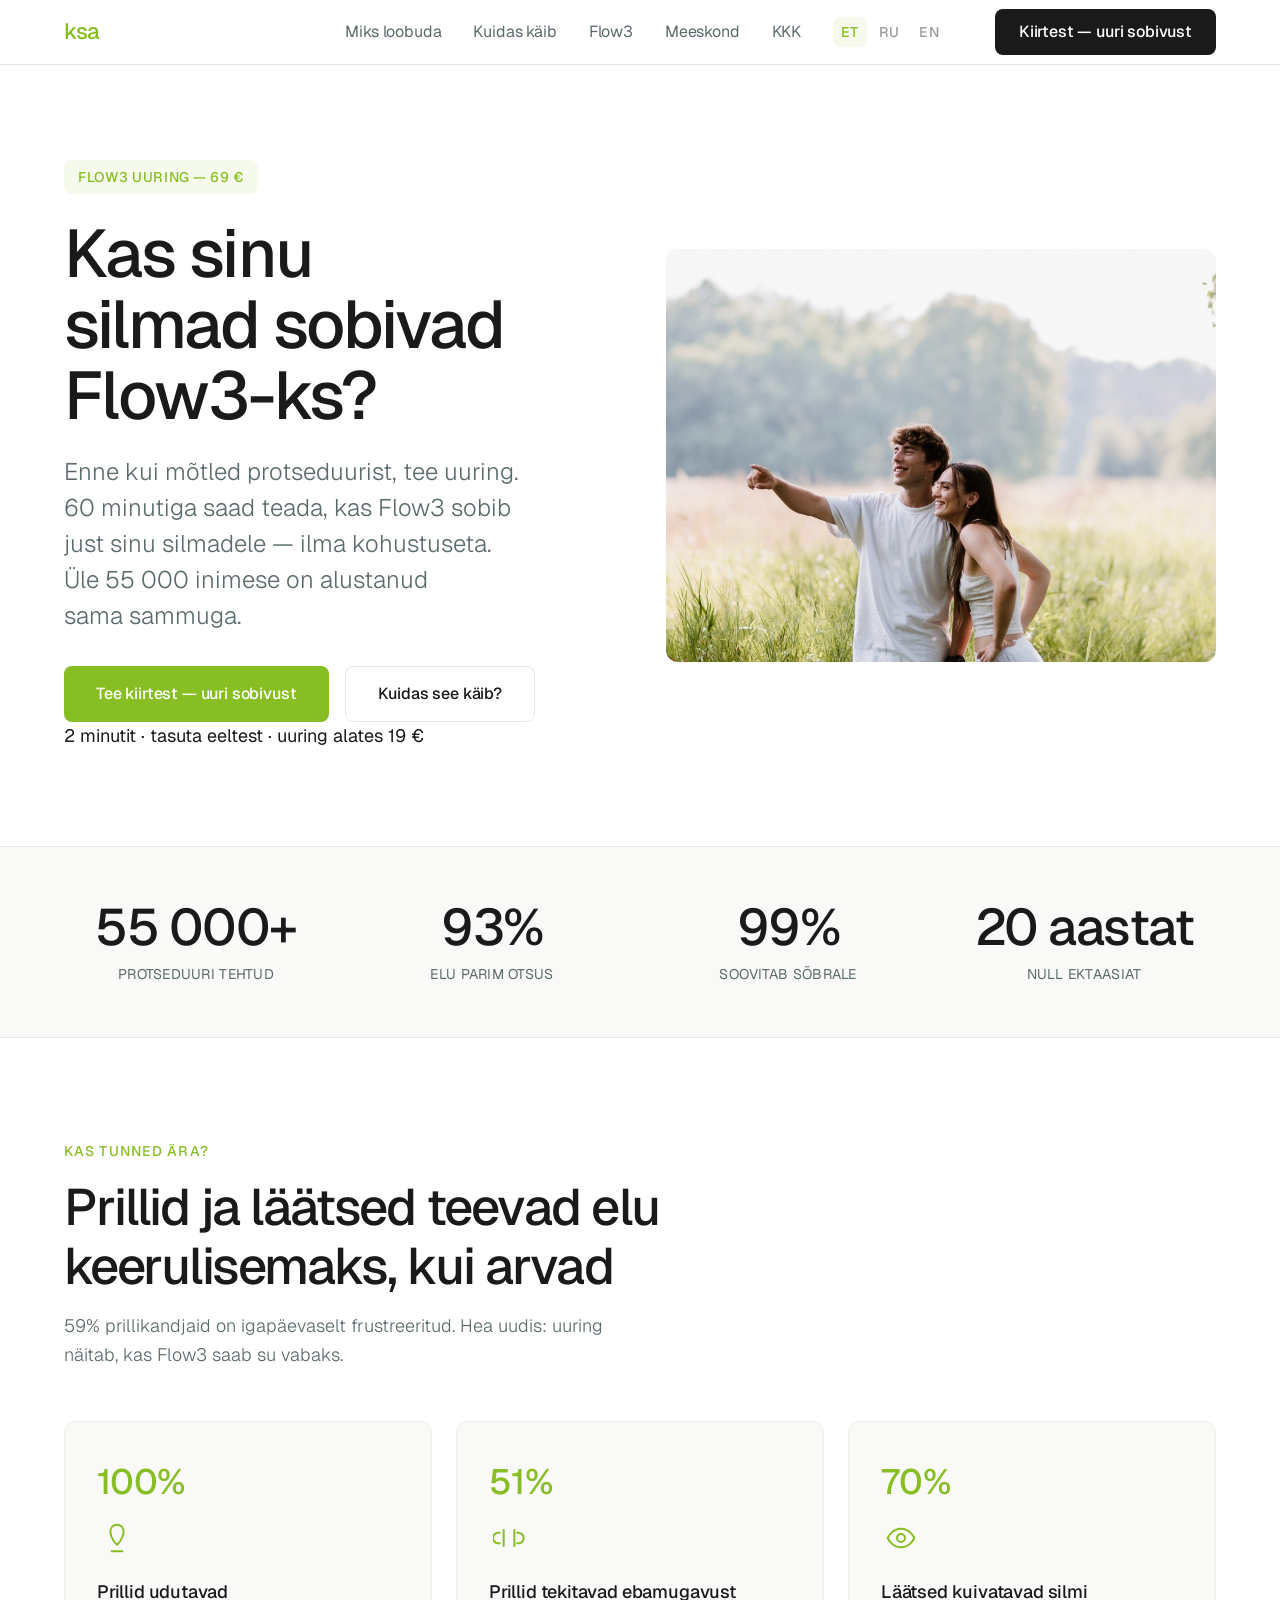
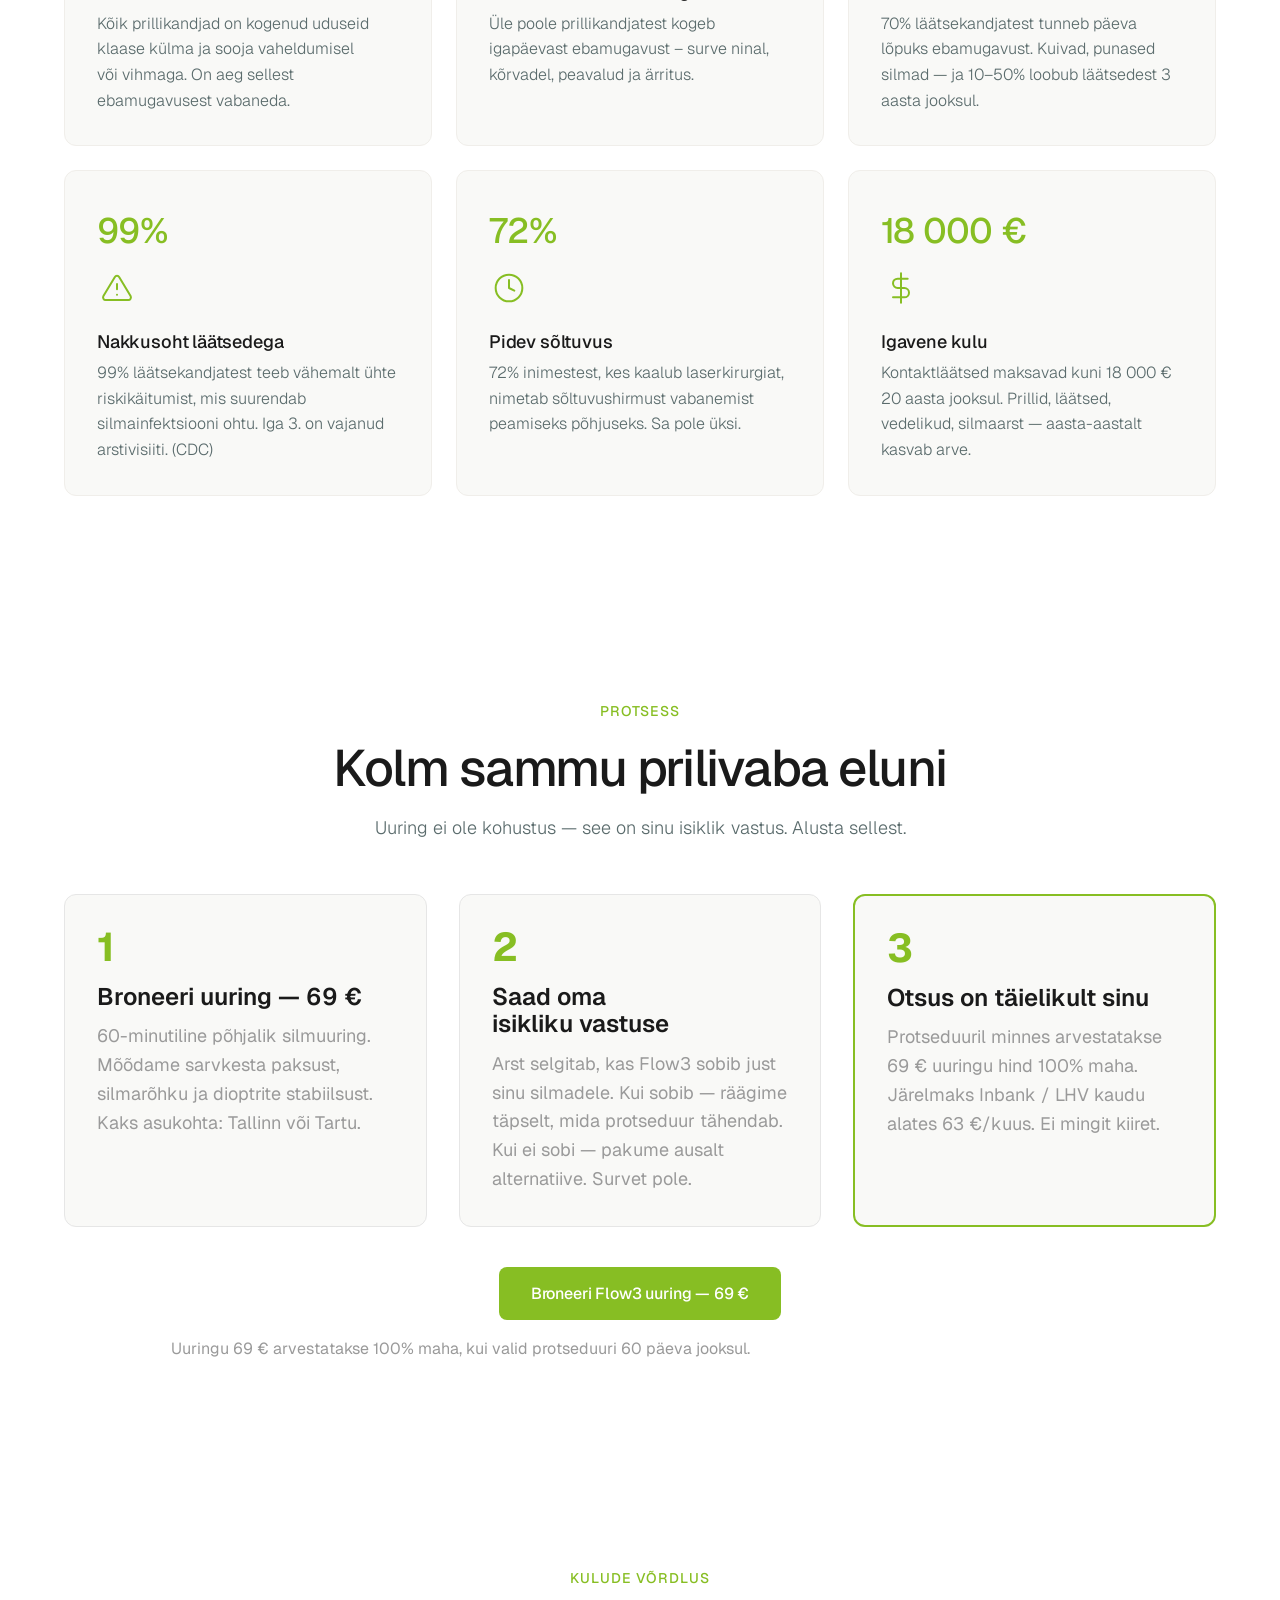
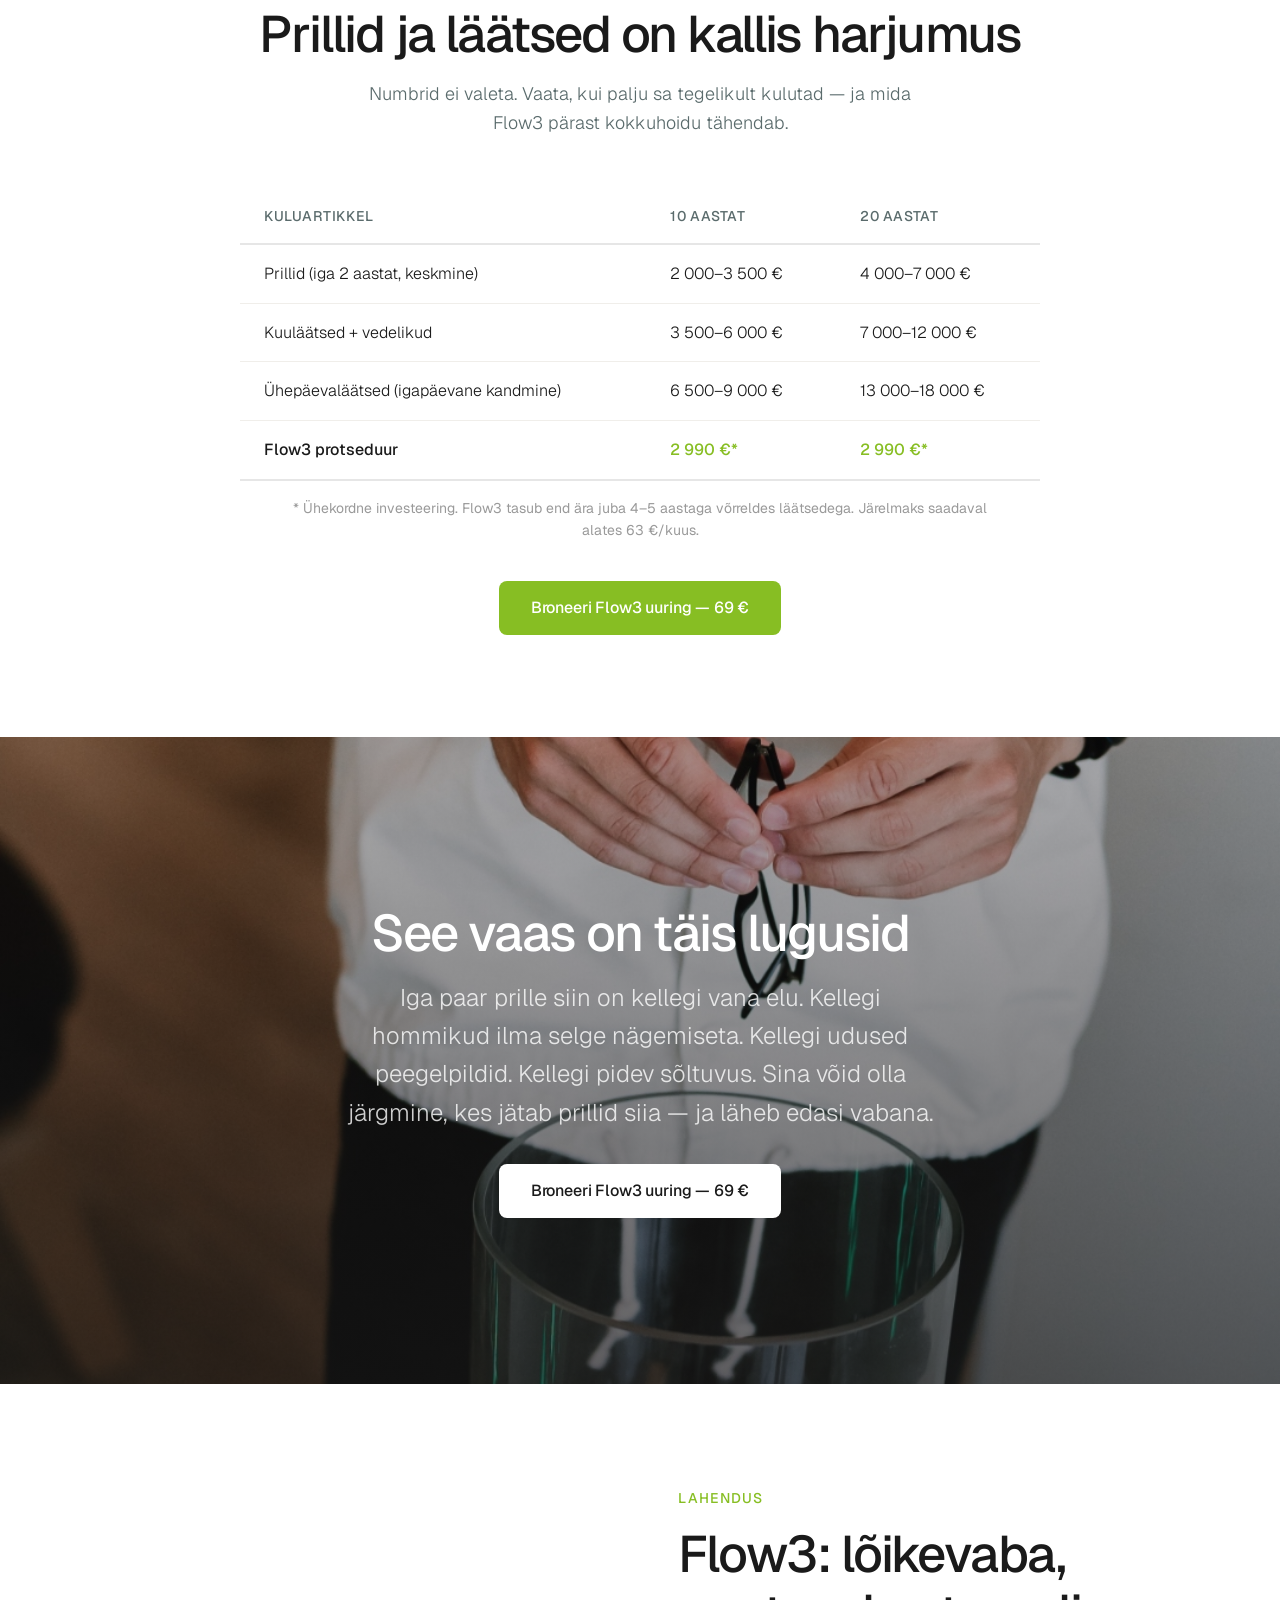
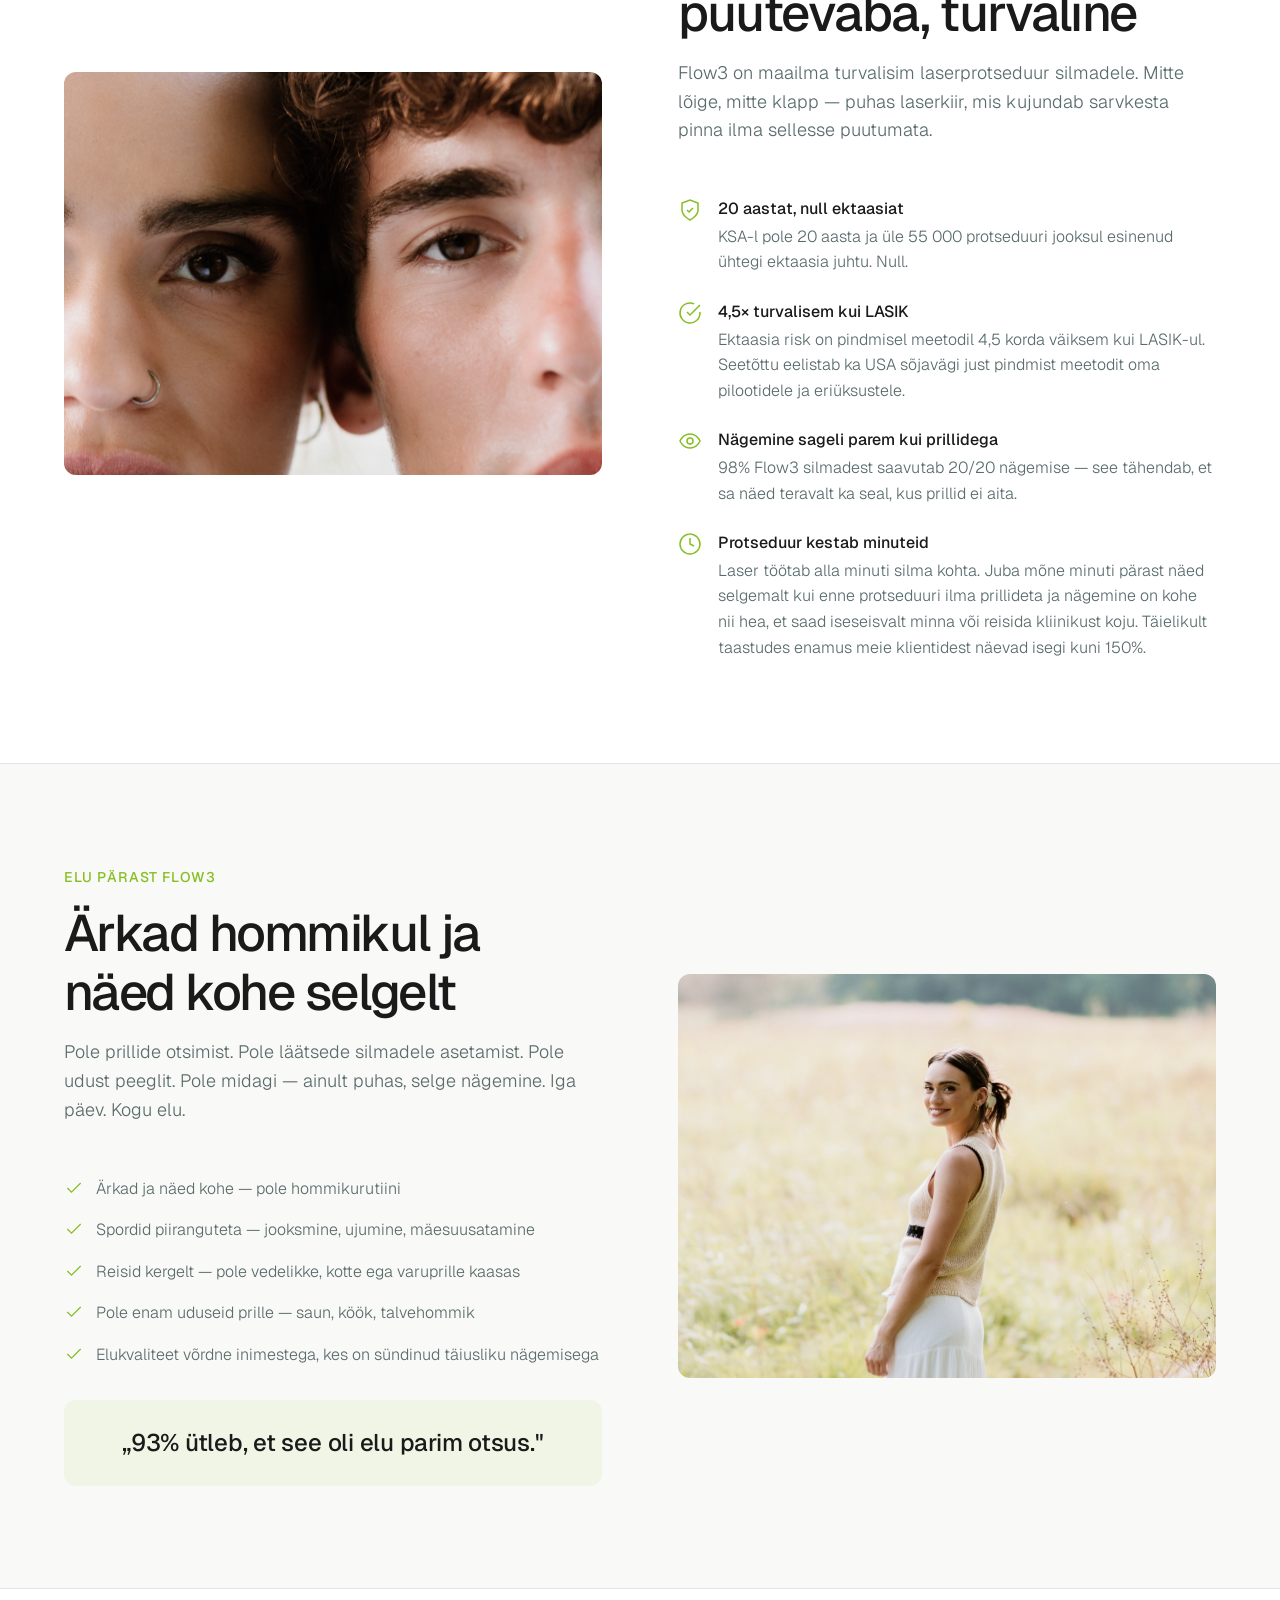
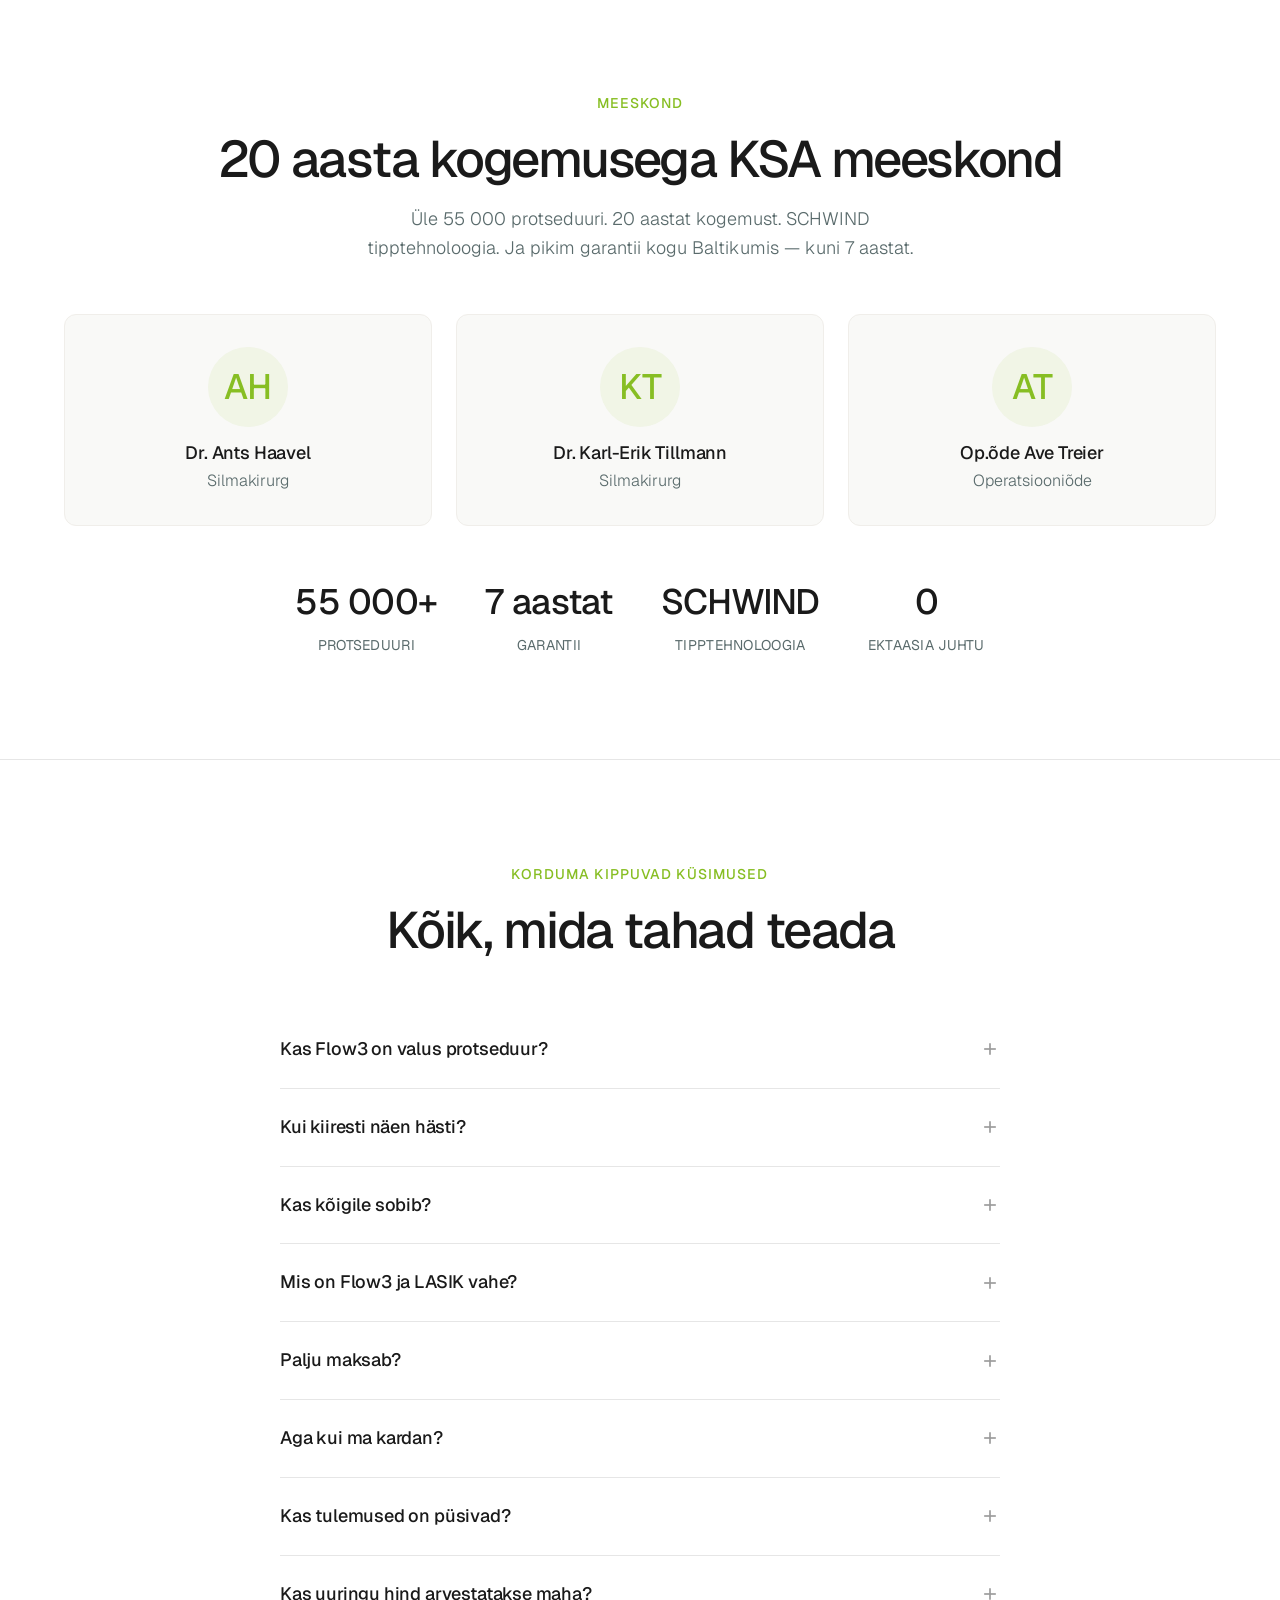
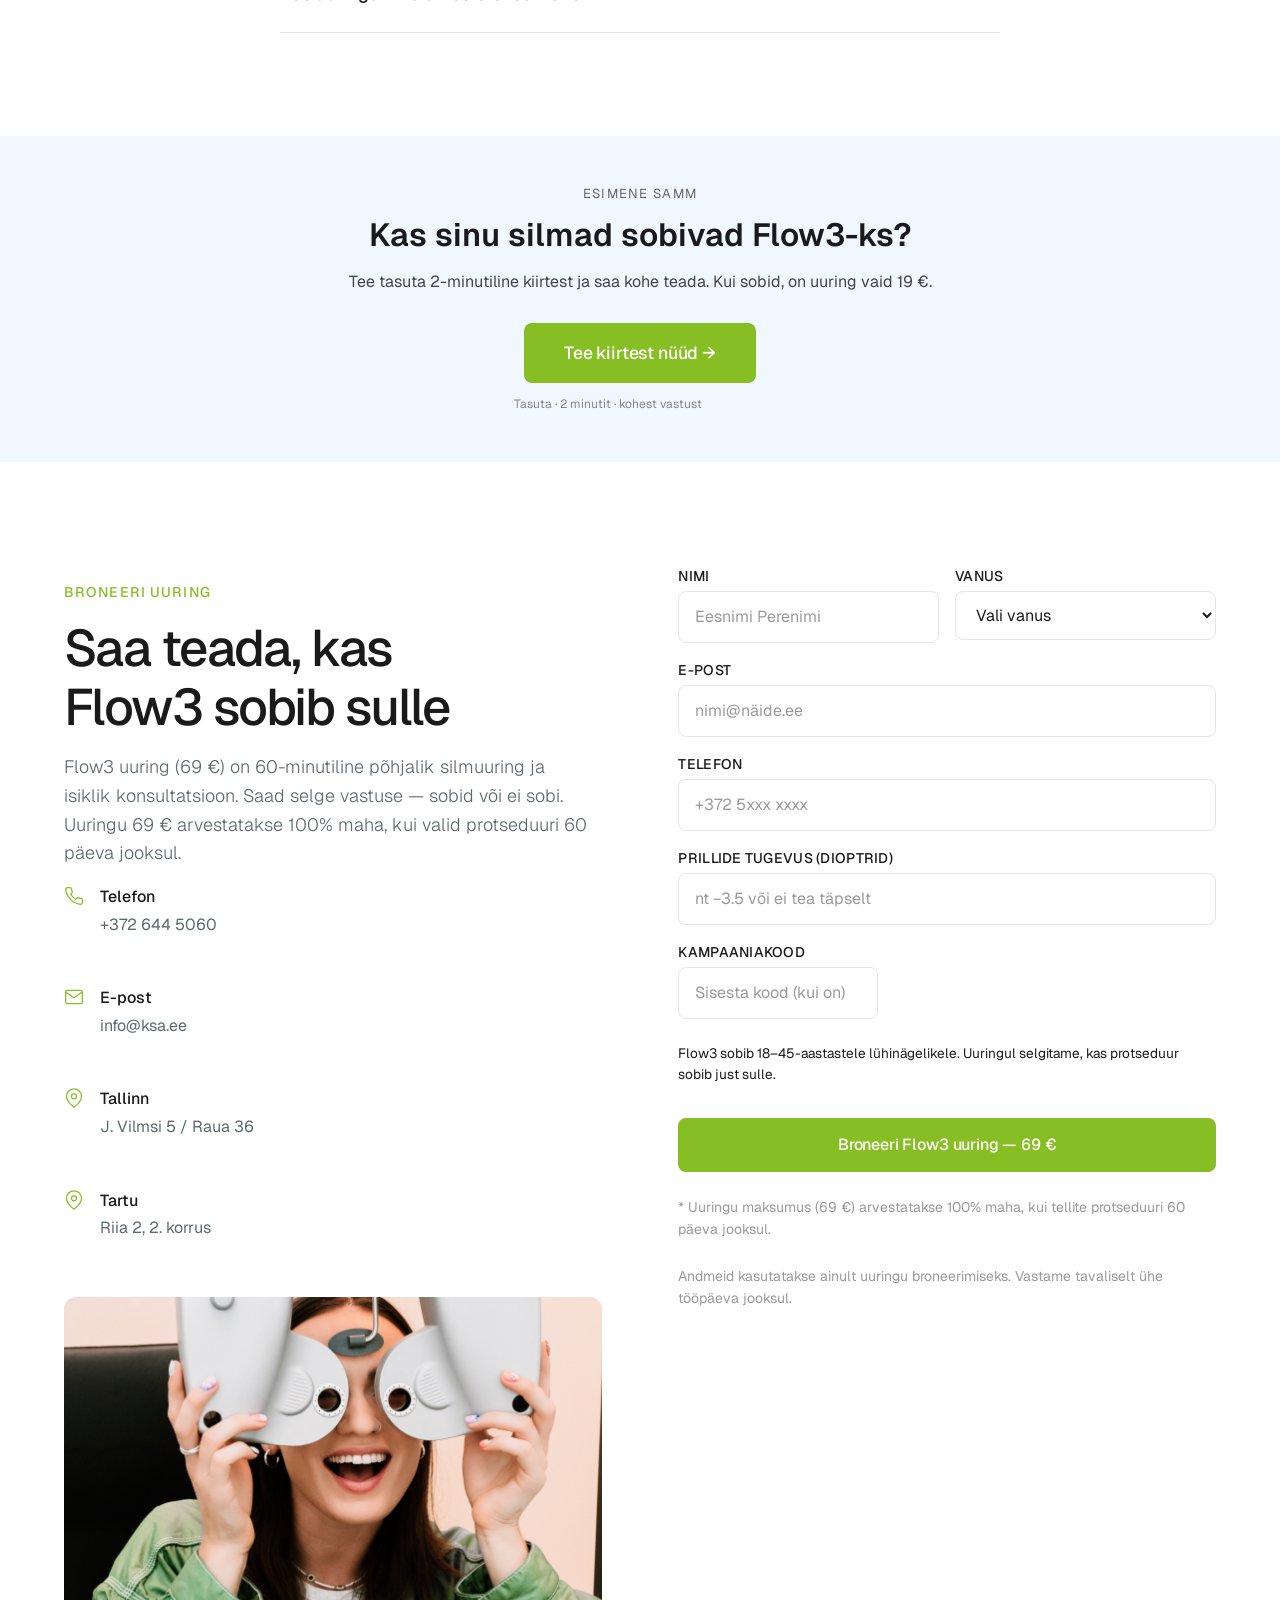
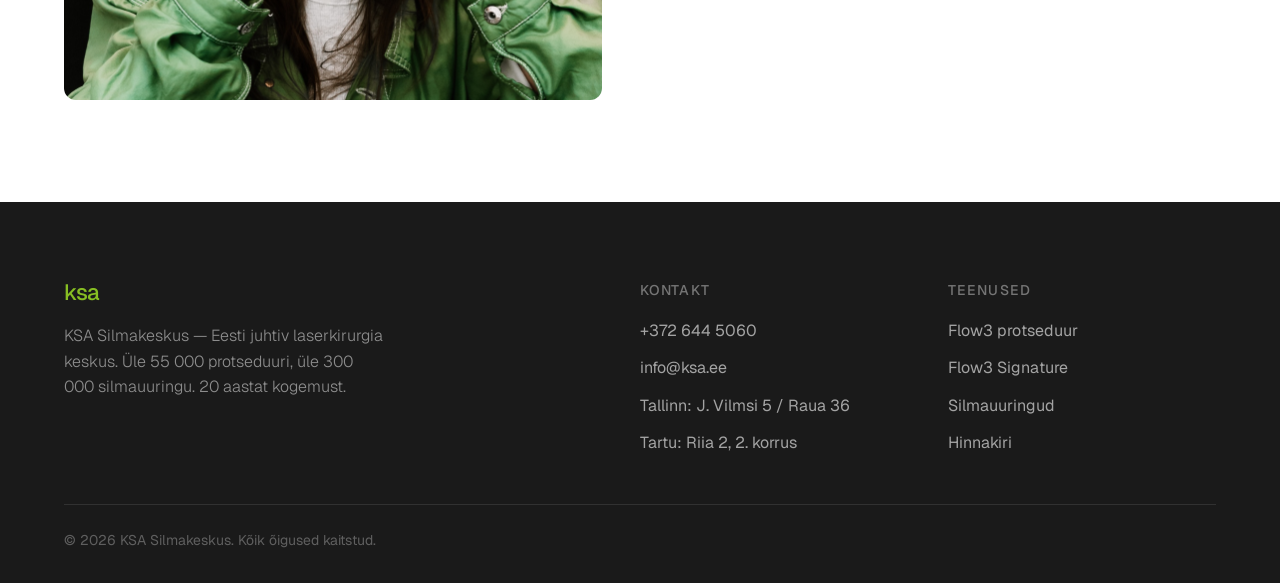
==== index.html @ a7a58d9f "Add kiirtest.ksa.ee CTA funnel + improve EN copy and SEO" ====
<!DOCTYPE html>
<html lang="et">
<head>
<!-- Google Tag Manager -->
<script>(function(w,d,s,l,i){w[l]=w[l]||[];w[l].push({'gtm.start':
new Date().getTime(),event:'gtm.js'});var f=d.getElementsByTagName(s)[0],
j=d.createElement(s),dl=l!='dataLayer'?'&l='+l:'';j.async=true;j.src=
'https://www.googletagmanager.com/gtm.js?id='+i+dl;f.parentNode.insertBefore(j,f);
})(window,document,'script','dataLayer','GTM-KCZVRJ8');</script>
<!-- End Google Tag Manager -->
<!-- Google Ads tag (gtag.js) -->
<script async src="https://www.googletagmanager.com/gtag/js?id=AW-18030087653"></script>
<script>
window.dataLayer = window.dataLayer || [];
function gtag(){dataLayer.push(arguments);}
gtag('js', new Date());
gtag('config', 'AW-18030087653');
</script>
<meta charset="UTF-8">
<meta name="viewport" content="width=device-width, initial-scale=1.0">
<title>Kas sinu silmad sobivad Flow3-ks? — KSA Silmakeskus | Uuring 69 €</title>
<meta name="description" content="Tee 60-minutiline Flow3 uuring ja saa teada, kas laserkirurgia sobib just sulle. 55 000+ protseduuri, 20 aastat null ektaasiat. Broneeri uuring — 69 €.">
<meta property="og:title" content="Kas sinu silmad sobivad Flow3-ks? — KSA Silmakeskus">
<meta property="og:description" content="Esimene samm on uuring, mitte kohustus. 60 minutit — saad oma isikliku vastuse. 55 000+ on juba valinud. Broneeri uuring 69 €.">
<meta property="og:type" content="website">

<link rel="preconnect" href="https://fonts.googleapis.com">
<link rel="preconnect" href="https://fonts.gstatic.com" crossorigin>
<link href="https://fonts.googleapis.com/css2?family=Geist:wght@300;400;500;600&display=swap" rel="stylesheet">

<link rel="stylesheet" href="./base.css">
<link rel="stylesheet" href="./style.css">
<noscript><style>.reveal { opacity: 1 !important; transform: none !important; }</style></noscript>
<!-- Meta Pixel Code -->
<script>
!function(f,b,e,v,n,t,s)
{if(f.fbq)return;n=f.fbq=function(){n.callMethod?
n.callMethod.apply(n,arguments):n.queue.push(arguments)};
if(!f._fbq)f._fbq=n;n.push=n;n.loaded=!0;n.version="2.0";
n.queue=[];t=b.createElement(e);t.async=!0;
t.src=v;s=b.getElementsByTagName(e)[0];
s.parentNode.insertBefore(t,s)}(window, document,"script",
"https://connect.facebook.net/en_US/fbevents.js");
fbq("init", "116445785392738");
fbq("track", "PageView");
</script>
<noscript><img height="1" width="1" style="display:none"
src="https://www.facebook.com/tr?id=116445785392738&ev=PageView&noscript=1"/></noscript>
<!-- End Meta Pixel Code -->
<!-- KSA Silmakeskus Schema Markup — LLM & Search Optimization -->
<script type="application/ld+json">
{
  "@context": "https://schema.org",
  "@type": "MedicalOrganization",
  "name": "KSA Silmakeskus",
  "alternateName": ["KSA Eye Centre", "KSA Глазной Центр"],
  "url": "https://ksa.ee",
  "logo": "https://ksa.ee/logo.png",
  "description": "Estonia's leading laser eye surgery clinic. 55,000+ procedures, 0 ectasia cases in 20+ years. Flow3 SmartSurface touch-free laser vision correction.",
  "foundingDate": "2005",
  "telephone": "+372 644 5060",
  "email": "info@ksa.ee",
  "address": [
    {
      "@type": "PostalAddress",
      "streetAddress": "J. Vilmsi 5",
      "addressLocality": "Tallinn",
      "postalCode": "10126",
      "addressCountry": "EE"
    },
    {
      "@type": "PostalAddress",
      "streetAddress": "Riia 2, 2. korrus",
      "addressLocality": "Tartu",
      "addressCountry": "EE"
    }
  ],
  "geo": {
    "@type": "GeoCoordinates",
    "latitude": "59.4370",
    "longitude": "24.7636"
  },
  "openingHoursSpecification": {
    "@type": "OpeningHoursSpecification",
    "dayOfWeek": ["Monday","Tuesday","Wednesday","Thursday","Friday"],
    "opens": "09:00",
    "closes": "18:00"
  },
  "medicalSpecialty": "Ophthalmology",
  "availableService": [
    {
      "@type": "MedicalProcedure",
      "name": "Flow3 SmartSurface Laser Vision Correction",
      "alternateName": "Flow3",
      "procedureType": "NoninvasiveProcedure",
      "description": "Energy-optimized touch-free laser vision correction using 25-50% less energy than competitors. No incision, no flap. Clear vision next day.",
      "howPerformed": "SCHWIND AMARIS laser reshapes cornea surface without touching it. Procedure takes under 1 minute per eye.",
      "preparation": "60-minute comprehensive eye examination (€69, fully deducted from procedure cost)",
      "followup": "Up to 7-year guarantee — longest in the Baltics",
      "status": "https://schema.org/ActiveActionStatus",
      "offers": [
        {
          "@type": "Offer",
          "name": "Flow3 Standard",
          "price": "2990",
          "priceCurrency": "EUR",
          "description": "Both eyes. Instalment from €63/month via Inbank or LHV."
        },
        {
          "@type": "Offer",
          "name": "Flow3 Signature",
          "price": "3990",
          "priceCurrency": "EUR"
        },
        {
          "@type": "Offer",
          "name": "Flow3 Eye Examination",
          "price": "69",
          "priceCurrency": "EUR",
          "description": "60-minute comprehensive exam. 100% deducted from procedure price if patient proceeds within 60 days."
        }
      ]
    }
  ],
  "employee": [
    {
      "@type": "Physician",
      "name": "Dr. Ants Haavel",
      "jobTitle": "CEO and Ophthalmic Surgeon",
      "description": "20+ years experience in laser eye surgery. Performed 55,000+ procedures with 0 ectasia cases."
    },
    {
      "@type": "Physician",
      "name": "Dr. Karl-Erik Tillmann",
      "jobTitle": "Ophthalmic Surgeon"
    }
  ],
  "aggregateRating": {
    "@type": "AggregateRating",
    "ratingValue": "4.9",
    "reviewCount": "2500",
    "bestRating": "5"
  },
  "sameAs": [
    "https://www.facebook.com/KSASilmakeskus",
    "https://www.instagram.com/ksa_silmakeskus"
  ],
  "hasCredential": {
    "@type": "EducationalOccupationalCredential",
    "credentialCategory": "Medical License",
    "description": "55,000+ laser procedures performed. Zero ectasia cases in 20+ year history. SCHWIND certified centre."
  },
  "keywords": "laser eye surgery Estonia, Flow3, silma laseroperatsioon, лазерная коррекция зрения Таллинн, SmartSurface, touch-free laser, KSA Silmakeskus"
}
</script>

</head>
<body>
<!-- Google Tag Manager (noscript) -->
<noscript><iframe src="https://www.googletagmanager.com/ns.html?id=GTM-KCZVRJ8" height="0" width="0" style="display:none;visibility:hidden"></iframe></noscript>
<!-- End Google Tag Manager (noscript) -->

<!-- ===== HEADER ===== -->
<header class="header" id="header">
  <div class="container header__inner">
    <a href="https://ksa.ee" target="_blank" rel="noopener noreferrer" class="header__logo" aria-label="KSA Silmakeskus">
      <svg viewBox="0 0 120 48" fill="none" xmlns="http://www.w3.org/2000/svg" aria-hidden="true">
        <text x="0" y="36" font-family="Geist, sans-serif" font-weight="500" font-size="38" fill="#87be23" letter-spacing="-2">ksa</text>
      </svg>
    </a>
    <nav class="header__nav" id="mainNav">
      <a href="#miks">Miks loobuda</a>
      <a href="#kuidas">Kuidas käib</a>
      <a href="#lahendus">Flow3</a>
      <a href="#meeskond">Meeskond</a>
      <a href="#kkk">KKK</a>
      <div class="lang-switch">
        <a href="/" class="active">ET</a>
        <a href="/ru">RU</a>
        <a href="/en">EN</a>
      </div>
      <a href="https://kiirtest.ksa.ee" class="header__cta" target="_blank" rel="noopener noreferrer">Kiirtest — uuri sobivust</a>
    </nav>
    <button class="mobile-toggle" id="mobileToggle" aria-label="Menüü">
      <span></span><span></span><span></span>
    </button>
  </div>
</header>

<!-- ===== 1. HERO ===== -->
<section class="hero">
  <div class="container">
    <div class="hero__grid">
      <div class="hero__content">
        <div class="hero__badge">Flow3 uuring — 69 €</div>
        <h1 class="hero__title">Kas sinu silmad sobivad Flow3-ks?</h1>
        <p class="hero__subtitle">Enne kui mõtled protseduurist, tee uuring. 60 minutiga saad teada, kas Flow3 sobib just sinu silmadele — ilma kohustuseta. Üle 55 000 inimese on alustanud sama sammuga.</p>
        <div class="hero__actions">
          <a href="https://kiirtest.ksa.ee" class="btn btn--primary" target="_blank" rel="noopener noreferrer">Tee kiirtest — uuri sobivust</a>
          <a href="#kuidas" class="btn btn--outline">Kuidas see käib?</a>
        </div>
        <p class="hero__note">2 minutit · tasuta eeltest · uuring alates 19 €</p>
      </div>
      <div class="hero__image">
        <img src="./assets/couple-field.jpg" alt="Noor paar looduses, nautimas selget nägemist ilma prillideta" loading="eager" width="800" height="600">
      </div>
    </div>
  </div>
</section>

<!-- ===== 2. STATS BAR ===== -->
<section class="stats">
  <div class="container">
    <div class="stats__grid">
      <div class="stats__item reveal">
        <div class="stats__number">55 000+</div>
        <div class="stats__label">protseduuri tehtud</div>
      </div>
      <div class="stats__item reveal">
        <div class="stats__number">93%</div>
        <div class="stats__label">elu parim otsus</div>
      </div>
      <div class="stats__item reveal">
        <div class="stats__number">99%</div>
        <div class="stats__label">soovitab sõbrale</div>
      </div>
      <div class="stats__item reveal">
        <div class="stats__number">20 aastat</div>
        <div class="stats__label">null ektaasiat</div>
      </div>
    </div>
  </div>
</section>

<!-- ===== 3. PAIN POINTS ===== -->
<section class="benefits" id="miks">
  <div class="container">
    <div class="section__label">Kas tunned ära?</div>
    <h2 class="section__title">Prillid ja läätsed teevad elu keerulisemaks, kui arvad</h2>
    <p class="section__subtitle">59% prillikandjaid on igapäevaselt frustreeritud. Hea uudis: uuring näitab, kas Flow3 saab su vabaks.</p>

    <div class="benefits__grid">
      <div class="benefit-card reveal">
        <div class="benefit-card__stat">100%</div>
        <div class="benefit-card__icon">
          <svg width="32" height="32" viewBox="0 0 24 24" fill="none" stroke="currentColor" stroke-width="1.5" stroke-linecap="round" stroke-linejoin="round"><path d="M12 2a5 5 0 0 1 5 5c0 6-5 10-5 10s-5-4-5-10a5 5 0 0 1 5-5z"/><path d="M8 22h8"/></svg>
        </div>
        <h3 class="benefit-card__title">Prillid udutavad</h3>
        <p class="benefit-card__text">Kõik prillikandjad on kogenud uduseid klaase külma ja sooja vaheldumisel või vihmaga. On aeg sellest ebamugavusest vabaneda.</p>
      </div>

      <div class="benefit-card reveal">
        <div class="benefit-card__stat">51%</div>
        <div class="benefit-card__icon">
          <svg width="32" height="32" viewBox="0 0 24 24" fill="none" stroke="currentColor" stroke-width="1.5" stroke-linecap="round" stroke-linejoin="round"><path d="M18 8h1a4 4 0 0 1 0 8h-1"/><path d="M5 8H4a4 4 0 0 0 0 8h1"/><line x1="8" y1="6" x2="8" y2="18"/><line x1="16" y1="6" x2="16" y2="18"/></svg>
        </div>
        <h3 class="benefit-card__title">Prillid tekitavad ebamugavust</h3>
        <p class="benefit-card__text">Üle poole prillikandjatest kogeb igapäevast ebamugavust – surve ninal, kõrvadel, peavalud ja ärritus.</p>
      </div>

      <div class="benefit-card reveal">
        <div class="benefit-card__stat">70%</div>
        <div class="benefit-card__icon">
          <svg width="32" height="32" viewBox="0 0 24 24" fill="none" stroke="currentColor" stroke-width="1.5" stroke-linecap="round" stroke-linejoin="round"><path d="M2 12s3-7 10-7 10 7 10 7-3 7-10 7-10-7-10-7z"/><circle cx="12" cy="12" r="3"/></svg>
        </div>
        <h3 class="benefit-card__title">Läätsed kuivatavad silmi</h3>
        <p class="benefit-card__text">70% läätsekandjatest tunneb päeva lõpuks ebamugavust. Kuivad, punased silmad — ja 10–50% loobub läätsedest 3 aasta jooksul.</p>
      </div>

      <div class="benefit-card reveal">
        <div class="benefit-card__stat">99%</div>
        <div class="benefit-card__icon">
          <svg width="32" height="32" viewBox="0 0 24 24" fill="none" stroke="currentColor" stroke-width="1.5" stroke-linecap="round" stroke-linejoin="round"><path d="M10.29 3.86L1.82 18a2 2 0 0 0 1.71 3h16.94a2 2 0 0 0 1.71-3L13.71 3.86a2 2 0 0 0-3.42 0z"/><line x1="12" y1="9" x2="12" y2="13"/><line x1="12" y1="17" x2="12.01" y2="17"/></svg>
        </div>
        <h3 class="benefit-card__title">Nakkusoht läätsedega</h3>
        <p class="benefit-card__text">99% läätsekandjatest teeb vähemalt ühte riskikäitumist, mis suurendab silmainfektsiooni ohtu. Iga 3. on vajanud arstivisiiti. (CDC)</p>
      </div>

      <div class="benefit-card reveal">
        <div class="benefit-card__stat">72%</div>
        <div class="benefit-card__icon">
          <svg width="32" height="32" viewBox="0 0 24 24" fill="none" stroke="currentColor" stroke-width="1.5" stroke-linecap="round" stroke-linejoin="round"><circle cx="12" cy="12" r="10"/><path d="M12 6v6l4 2"/></svg>
        </div>
        <h3 class="benefit-card__title">Pidev sõltuvus</h3>
        <p class="benefit-card__text">72% inimestest, kes kaalub laserkirurgiat, nimetab sõltuvushirmust vabanemist peamiseks põhjuseks. Sa pole üksi.</p>
      </div>

      <div class="benefit-card reveal">
        <div class="benefit-card__stat">18 000 €</div>
        <div class="benefit-card__icon">
          <svg width="32" height="32" viewBox="0 0 24 24" fill="none" stroke="currentColor" stroke-width="1.5" stroke-linecap="round" stroke-linejoin="round"><line x1="12" y1="1" x2="12" y2="23"/><path d="M17 5H9.5a3.5 3.5 0 0 0 0 7h5a3.5 3.5 0 0 1 0 7H6"/></svg>
        </div>
        <h3 class="benefit-card__title">Igavene kulu</h3>
        <p class="benefit-card__text">Kontaktläätsed maksavad kuni 18 000 € 20 aasta jooksul. Prillid, läätsed, vedelikud, silmaarst — aasta-aastalt kasvab arve.</p>
      </div>
    </div>
  </div>
</section>

<!-- ===== 4. HOW IT WORKS ===== -->
<section class="how-it-works" id="kuidas">
  <div class="container">
    <div class="section__label" style="text-align:center;">Protsess</div>
    <h2 class="section__title" style="text-align:center;">Kolm sammu prilivaba eluni</h2>
    <p class="section__subtitle" style="text-align:center;margin-left:auto;margin-right:auto;margin-bottom:clamp(var(--space-10),4vw,var(--space-16));">Uuring ei ole kohustus — see on sinu isiklik vastus. Alusta sellest.</p>

    <div class="steps__grid" style="display:grid;grid-template-columns:repeat(auto-fit,minmax(260px,1fr));gap:var(--space-8);margin-bottom:var(--space-10);">
      <div class="step-card reveal" style="background:var(--color-surface);border:1px solid var(--color-border);border-radius:var(--radius-lg);padding:var(--space-8);position:relative;">
        <div style="font-size:2.5rem;font-weight:700;color:var(--color-accent);margin-bottom:var(--space-4);line-height:1;">1</div>
        <h3 style="font-size:var(--text-lg);font-weight:600;margin-bottom:var(--space-3);">Broneeri uuring — 69 €</h3>
        <p style="color:var(--color-text-muted);line-height:1.6;">60-minutiline põhjalik silmuuring. Mõõdame sarvkesta paksust, silmarõhku ja dioptrite stabiilsust. Kaks asukohta: Tallinn või Tartu.</p>
      </div>
      <div class="step-card reveal" style="background:var(--color-surface);border:1px solid var(--color-border);border-radius:var(--radius-lg);padding:var(--space-8);position:relative;">
        <div style="font-size:2.5rem;font-weight:700;color:var(--color-accent);margin-bottom:var(--space-4);line-height:1;">2</div>
        <h3 style="font-size:var(--text-lg);font-weight:600;margin-bottom:var(--space-3);">Saad oma isikliku vastuse</h3>
        <p style="color:var(--color-text-muted);line-height:1.6;">Arst selgitab, kas Flow3 sobib just sinu silmadele. Kui sobib — räägime täpselt, mida protseduur tähendab. Kui ei sobi — pakume ausalt alternatiive. Survet pole.</p>
      </div>
      <div class="step-card reveal" style="background:var(--color-surface);border:2px solid var(--color-accent);border-radius:var(--radius-lg);padding:var(--space-8);position:relative;">
        <div style="font-size:2.5rem;font-weight:700;color:var(--color-accent);margin-bottom:var(--space-4);line-height:1;">3</div>
        <h3 style="font-size:var(--text-lg);font-weight:600;margin-bottom:var(--space-3);">Otsus on täielikult sinu</h3>
        <p style="color:var(--color-text-muted);line-height:1.6;">Protseduuril minnes arvestatakse 69 € uuringu hind 100% maha. Järelmaks Inbank / LHV kaudu alates 63 €/kuus. Ei mingit kiiret.</p>
      </div>
    </div>

    <div style="text-align:center;">
      <a href="#broneeri" class="btn btn--primary">Broneeri Flow3 uuring — 69 €</a>
      <p style="margin-top:var(--space-4);font-size:var(--text-sm);color:var(--color-text-muted);">Uuringu 69 € arvestatakse 100% maha, kui valid protseduuri 60 päeva jooksul.</p>
    </div>
  </div>
</section>

<!-- ===== 5. COST COMPARISON ===== -->
<section class="comparison" id="kulud">
  <div class="container">
    <div class="section__label" style="text-align:center;">Kulude võrdlus</div>
    <h2 class="section__title" style="text-align:center;">Prillid ja läätsed on kallis harjumus</h2>
    <p class="section__subtitle" style="text-align:center;margin-left:auto;margin-right:auto;margin-bottom:clamp(var(--space-10),4vw,var(--space-16));">Numbrid ei valeta. Vaata, kui palju sa tegelikult kulutad — ja mida Flow3 pärast kokkuhoidu tähendab.</p>

    <table class="comparison__table reveal">
      <thead>
        <tr>
          <th>Kuluartikkel</th>
          <th>10 aastat</th>
          <th>20 aastat</th>
        </tr>
      </thead>
      <tbody>
        <tr>
          <td>Prillid (iga 2 aastat, keskmine)</td>
          <td>2 000–3 500 €</td>
          <td>4 000–7 000 €</td>
        </tr>
        <tr>
          <td>Kuuläätsed + vedelikud</td>
          <td>3 500–6 000 €</td>
          <td>7 000–12 000 €</td>
        </tr>
        <tr>
          <td>Ühepäevaläätsed (igapäevane kandmine)</td>
          <td>6 500–9 000 €</td>
          <td>13 000–18 000 €</td>
        </tr>
        <tr>
          <td>Flow3 protseduur</td>
          <td class="highlight">2 990 €*</td>
          <td class="highlight">2 990 €*</td>
        </tr>
      </tbody>
    </table>
    <p style="text-align:center;font-size:var(--text-xs);color:var(--color-text-muted);margin-top:var(--space-4);max-width:720px;margin-left:auto;margin-right:auto;">* Ühekordne investeering. Flow3 tasub end ära juba 4–5 aastaga võrreldes läätsedega. Järelmaks saadaval alates 63 €/kuus.</p>

    <div style="text-align:center;margin-top:var(--space-10);">
      <a href="#broneeri" class="btn btn--primary">Broneeri Flow3 uuring — 69 €</a>
    </div>
  </div>
</section>

<!-- ===== 5. GLASSES VASE — Dramatic ===== -->
<section class="dramatic">
  <div class="dramatic__bg">
    <img src="./assets/glasses-vase.jpg" alt="Inimene paneb prillid vaasi, mis on täis vanu prille — vabaduse hetk" loading="lazy" width="1600" height="900">
  </div>
  <div class="dramatic__overlay"></div>
  <div class="dramatic__content reveal">
    <h2 class="dramatic__title">See vaas on täis lugusid</h2>
    <p class="dramatic__text">Iga paar prille siin on kellegi vana elu. Kellegi hommikud ilma selge nägemiseta. Kellegi udused peegelpildid. Kellegi pidev sõltuvus. Sina võid olla järgmine, kes jätab prillid siia — ja läheb edasi vabana.</p>
    <a href="#broneeri" class="btn btn--white">Broneeri Flow3 uuring — 69 €</a>
  </div>
</section>

<!-- ===== 6. SOLUTION — Flow3 ===== -->
<section class="solution" id="lahendus">
  <div class="container">
    <div class="solution__grid">
      <div class="solution__image reveal">
        <img src="./assets/eyes-closeup.jpg" alt="Kahe inimese ilusad silmad lähivaates — selge nägemine pärast Flow3" loading="lazy" width="800" height="600">
      </div>
      <div>
        <div class="section__label">Lahendus</div>
        <h2 class="section__title">Flow3: lõikevaba, puutevaba, turvaline</h2>
        <p class="section__subtitle">Flow3 on maailma turvalisim laserprotseduur silmadele. Mitte lõige, mitte klapp — puhas laserkiir, mis kujundab sarvkesta pinna ilma sellesse puutumata.</p>

        <div class="solution__features">
          <div class="solution__feature">
            <svg class="solution__feature-icon" viewBox="0 0 24 24" fill="none" stroke="currentColor" stroke-width="1.5"><path d="M12 22s8-4 8-10V5l-8-3-8 3v7c0 6 8 10 8 10z"/><path d="m9 12 2 2 4-4"/></svg>
            <div class="solution__feature-text">
              <strong>20 aastat, null ektaasiat</strong>
              KSA-l pole 20 aasta ja üle 55 000 protseduuri jooksul esinenud ühtegi ektaasia juhtu. Null.
            </div>
          </div>
          <div class="solution__feature">
            <svg class="solution__feature-icon" viewBox="0 0 24 24" fill="none" stroke="currentColor" stroke-width="1.5"><path d="M22 11.08V12a10 10 0 1 1-5.93-9.14"/><polyline points="22 4 12 14.01 9 11.01"/></svg>
            <div class="solution__feature-text">
              <strong>4,5× turvalisem kui LASIK</strong>
              Ektaasia risk on pindmisel meetodil 4,5 korda väiksem kui LASIK-ul. Seetõttu eelistab ka USA sõjavägi just pindmist meetodit oma pilootidele ja eriüksustele.
            </div>
          </div>
          <div class="solution__feature">
            <svg class="solution__feature-icon" viewBox="0 0 24 24" fill="none" stroke="currentColor" stroke-width="1.5"><path d="M2 12s3-7 10-7 10 7 10 7-3 7-10 7-10-7-10-7z"/><circle cx="12" cy="12" r="3"/></svg>
            <div class="solution__feature-text">
              <strong>Nägemine sageli parem kui prillidega</strong>
              98% Flow3 silmadest saavutab 20/20 nägemise — see tähendab, et sa näed teravalt ka seal, kus prillid ei aita.
            </div>
          </div>
          <div class="solution__feature">
            <svg class="solution__feature-icon" viewBox="0 0 24 24" fill="none" stroke="currentColor" stroke-width="1.5"><circle cx="12" cy="12" r="10"/><polyline points="12 6 12 12 16 14"/></svg>
            <div class="solution__feature-text">
              <strong>Protseduur kestab minuteid</strong>
              Laser töötab alla minuti silma kohta. Juba mõne minuti pärast näed selgemalt kui enne protseduuri ilma prillideta ja nägemine on kohe nii hea, et saad iseseisvalt minna või reisida kliinikust koju. Täielikult taastudes enamus meie klientidest näevad isegi kuni 150%.
            </div>
          </div>
        </div>
      </div>
    </div>
  </div>
</section>

<!-- ===== 7. LIFE AFTER FLOW ===== -->
<section class="life-after">
  <div class="container">
    <div class="life-after__grid">
      <div>
        <div class="section__label">Elu pärast Flow3</div>
        <h2 class="section__title">Ärkad hommikul ja näed kohe selgelt</h2>
        <p class="section__subtitle">Pole prillide otsimist. Pole läätsede silmadele asetamist. Pole udust peeglit. Pole midagi — ainult puhas, selge nägemine. Iga päev. Kogu elu.</p>

        <div class="life-after__list">
          <div class="life-after__item">
            <svg viewBox="0 0 24 24" fill="none" stroke="currentColor" stroke-width="1.5"><polyline points="20 6 9 17 4 12"/></svg>
            <span>Ärkad ja näed kohe — pole hommikurutiini</span>
          </div>
          <div class="life-after__item">
            <svg viewBox="0 0 24 24" fill="none" stroke="currentColor" stroke-width="1.5"><polyline points="20 6 9 17 4 12"/></svg>
            <span>Spordid piiranguteta — jooksmine, ujumine, mäesuusatamine</span>
          </div>
          <div class="life-after__item">
            <svg viewBox="0 0 24 24" fill="none" stroke="currentColor" stroke-width="1.5"><polyline points="20 6 9 17 4 12"/></svg>
            <span>Reisid kergelt — pole vedelikke, kotte ega varuprille kaasas</span>
          </div>
          <div class="life-after__item">
            <svg viewBox="0 0 24 24" fill="none" stroke="currentColor" stroke-width="1.5"><polyline points="20 6 9 17 4 12"/></svg>
            <span>Pole enam uduseid prille — saun, köök, talvehommik</span>
          </div>
          <div class="life-after__item">
            <svg viewBox="0 0 24 24" fill="none" stroke="currentColor" stroke-width="1.5"><polyline points="20 6 9 17 4 12"/></svg>
            <span>Elukvaliteet võrdne inimestega, kes on sündinud täiusliku nägemisega</span>
          </div>
        </div>

        <div class="life-after__quote">„93% ütleb, et see oli elu parim otsus."</div>
      </div>
      <div class="life-after__image reveal">
        <img src="./assets/girl-smiling.jpg" alt="Õnnelik neiu looduses, naudib elu ilma prillideta pärast Flow3 protseduuri" loading="lazy" width="800" height="600">
      </div>
    </div>
  </div>
</section>

<!-- ===== 8. TEAM ===== -->
<section class="team" id="meeskond">
  <div class="container">
    <div class="section__label" style="text-align:center;">Meeskond</div>
    <h2 class="section__title" style="text-align:center;">20 aasta kogemusega KSA meeskond</h2>
    <p class="section__subtitle" style="text-align:center;margin-left:auto;margin-right:auto;">Üle 55 000 protseduuri. 20 aastat kogemust. SCHWIND tipptehnoloogia. Ja pikim garantii kogu Baltikumis — kuni 7 aastat.</p>

    <div class="team__grid">
      <div class="team-card reveal">
        <div class="team-card__avatar">AH</div>
        <h3 class="team-card__name">Dr. Ants Haavel</h3>
        <p class="team-card__role">Silmakirurg</p>
      </div>
      <div class="team-card reveal">
        <div class="team-card__avatar">KT</div>
        <h3 class="team-card__name">Dr. Karl-Erik Tillmann</h3>
        <p class="team-card__role">Silmakirurg</p>
      </div>
      <div class="team-card reveal">
        <div class="team-card__avatar">AT</div>
        <h3 class="team-card__name">Op.õde Ave Treier</h3>
        <p class="team-card__role">Operatsiooniõde</p>
      </div>
    </div>

    <div class="team__trust reveal">
      <div class="team__trust-item">
        <div class="team__trust-number">55 000+</div>
        <div class="team__trust-label">protseduuri</div>
      </div>
      <div class="team__trust-item">
        <div class="team__trust-number">7 aastat</div>
        <div class="team__trust-label">garantii</div>
      </div>
      <div class="team__trust-item">
        <div class="team__trust-number">SCHWIND</div>
        <div class="team__trust-label">tipptehnoloogia</div>
      </div>
      <div class="team__trust-item">
        <div class="team__trust-number">0</div>
        <div class="team__trust-label">ektaasia juhtu</div>
      </div>
    </div>
  </div>
</section>

<!-- ===== 9. FAQ ===== -->
<section class="faq" id="kkk">
  <div class="container">
    <div class="section__label" style="text-align:center;">Korduma kippuvad küsimused</div>
    <h2 class="section__title" style="text-align:center;margin-bottom:clamp(var(--space-10),4vw,var(--space-16));">Kõik, mida tahad teada</h2>

    <div class="faq__list">
      <div class="faq__item">
        <button class="faq__question" aria-expanded="false">
          Kas Flow3 on valus protseduur?
          <svg class="faq__icon" viewBox="0 0 24 24" fill="none" stroke="currentColor" stroke-width="2"><line x1="12" y1="5" x2="12" y2="19"/><line x1="5" y1="12" x2="19" y2="12"/></svg>
        </button>
        <div class="faq__answer"><div class="faq__answer-inner">Protseduur ise on valutu — silm tuimestatakse tilkadega. Pärast protseduuri on 2–3 päeva kerge ebamugavus ja valgustundlikkus, aga valu on minimaalne. Enamik patsiente ütleb, et see oli palju lihtsam, kui nad ette kujutasid.</div></div>
      </div>

      <div class="faq__item">
        <button class="faq__question" aria-expanded="false">
          Kui kiiresti näen hästi?
          <svg class="faq__icon" viewBox="0 0 24 24" fill="none" stroke="currentColor" stroke-width="2"><line x1="12" y1="5" x2="12" y2="19"/><line x1="5" y1="12" x2="19" y2="12"/></svg>
        </button>
        <div class="faq__answer"><div class="faq__answer-inner">Juba mõni minut peale laserit on nägemine oluliselt parem. Esimese nädala jooksul stabiliseerub nägemine 80–90% ulatuses. Lõplik tulemus saabub 1–3 kuu jooksul, kui sarvkest on täielikult paranenud. Paljud meie Flow kliendid juhivad autot enesekindlalt üks nädal peale pärast protseduuri.</div></div>
      </div>

      <div class="faq__item">
        <button class="faq__question" aria-expanded="false">
          Kas kõigile sobib?
          <svg class="faq__icon" viewBox="0 0 24 24" fill="none" stroke="currentColor" stroke-width="2"><line x1="12" y1="5" x2="12" y2="19"/><line x1="5" y1="12" x2="19" y2="12"/></svg>
        </button>
        <div class="faq__answer"><div class="faq__answer-inner">Flow3 sobib enamikule lühinägelikele vanuses 18–45. Uuringu käigus mõõdame sarvkesta paksust, silma tervist ja dioptrite stabiilsust. Kui Flow3 sinu jaoks ei sobi, räägime ausalt ja pakume alternatiive. Seetõttu ongi uuring nii oluline — see on sinu isiklik vastus.</div></div>
      </div>

      <div class="faq__item">
        <button class="faq__question" aria-expanded="false">
          Mis on Flow3 ja LASIK vahe?
          <svg class="faq__icon" viewBox="0 0 24 24" fill="none" stroke="currentColor" stroke-width="2"><line x1="12" y1="5" x2="12" y2="19"/><line x1="5" y1="12" x2="19" y2="12"/></svg>
        </button>
        <div class="faq__answer"><div class="faq__answer-inner">LASIK lõikab sarvkestasse klapi, mida laser all töötleb — see loob nõrga koha. Flow3 (SmartSurface) töötab ainult sarvkesta pinnal, ilma igasuguse lõike või puuteta, lihvides sarvkesta vaid mõnikümmend mikromeetrit õhemaks ja lamedamaks. Seetõttu on ektaasia risk 4,5× väiksem ja sarvkest jääb tugevamaks. USA sõjavägi eelistab just pindmist meetodit oma pilootidele ja eriüksustele — see räägib enda eest.</div></div>
      </div>

      <div class="faq__item">
        <button class="faq__question" aria-expanded="false">
          Palju maksab?
          <svg class="faq__icon" viewBox="0 0 24 24" fill="none" stroke="currentColor" stroke-width="2"><line x1="12" y1="5" x2="12" y2="19"/><line x1="5" y1="12" x2="19" y2="12"/></svg>
        </button>
        <div class="faq__answer"><div class="faq__answer-inner">Flow3 protseduur maksab 2 990 € (mõlemad silmad). Uuring maksab 69 € — ja see summa arvestatakse 100% maha, kui tellid protseduuri 60 päeva jooksul. Järelmaks saadaval Inbanki ja LHV kaudu, alates 63 €/kuus.</div></div>
      </div>

      <div class="faq__item">
        <button class="faq__question" aria-expanded="false">
          Aga kui ma kardan?
          <svg class="faq__icon" viewBox="0 0 24 24" fill="none" stroke="currentColor" stroke-width="2"><line x1="12" y1="5" x2="12" y2="19"/><line x1="5" y1="12" x2="19" y2="12"/></svg>
        </button>
        <div class="faq__answer"><div class="faq__answer-inner">See on täiesti normaalne. Enamik meie patsiente tunneb enne protseduuri kerget ärevust. Meie meeskond on sellega harjunud — me selgitame kõike rahulikult, samm-sammult. Protseduur kestab minuteid ja pärast ütlevad peaaegu kõik: „Ma ei teadnud, et see on nii lihtne." 93% nimetab Flow3 oma elu parimaks otsuseks.</div></div>
      </div>

      <div class="faq__item">
        <button class="faq__question" aria-expanded="false">
          Kas tulemused on püsivad?
          <svg class="faq__icon" viewBox="0 0 24 24" fill="none" stroke="currentColor" stroke-width="2"><line x1="12" y1="5" x2="12" y2="19"/><line x1="5" y1="12" x2="19" y2="12"/></svg>
        </button>
        <div class="faq__answer"><div class="faq__answer-inner">Jah. Pikaajalised uuringud (10–20 aastat) kinnitavad, et pindmise laserkirurgia tulemused on stabiilsed ja püsivad. KSA pakub kuni 7-aastast garantiid — pikim kogu Baltikumis. Ja 20 aasta jooksul pole meil esinenud ühtegi ektaasia juhtu.</div></div>
      </div>

      <div class="faq__item">
        <button class="faq__question" aria-expanded="false">
          Kas uuringu hind arvestatakse maha?
          <svg class="faq__icon" viewBox="0 0 24 24" fill="none" stroke="currentColor" stroke-width="2"><line x1="12" y1="5" x2="12" y2="19"/><line x1="5" y1="12" x2="19" y2="12"/></svg>
        </button>
        <div class="faq__answer"><div class="faq__answer-inner">Jah. Kui tellid Flow3 protseduuri 60 päeva jooksul pärast uuringut, arvestatakse uuringu maksumus (69 €) 100% ulatuses protseduuri hinnast maha. Uuring on riskivaba esimene samm.</div></div>
      </div>
    </div>
  </div>
</section>

<section class="kiirtest-cta" style="background:#f0f7ff;padding:48px 24px;text-align:center;margin:0;">
  <div style="max-width:640px;margin:0 auto;">
    <p style="font-size:13px;text-transform:uppercase;letter-spacing:0.1em;color:#666;margin-bottom:12px;">Esimene samm</p>
    <h2 style="font-size:clamp(1.5rem,3vw,2rem);font-weight:600;margin-bottom:16px;">Kas sinu silmad sobivad Flow3-ks?</h2>
    <p style="font-size:1rem;color:#444;margin-bottom:28px;line-height:1.6;">Tee tasuta 2-minutiline kiirtest ja saa kohe teada. Kui sobid, on uuring vaid 19 €.</p>
    <a href="https://kiirtest.ksa.ee" target="_blank" rel="noopener noreferrer" class="btn btn--primary" style="font-size:1.1rem;padding:16px 40px;" onclick="gtag('event','kiirtest_cta_click',{event_category:'Glasses LP',event_label:'mid_page'})">Tee kiirtest nüüd →</a>
    <p style="font-size:12px;color:#888;margin-top:12px;">Tasuta · 2 minutit · kohest vastust</p>
  </div>
</section>

<!-- ===== 10. CONTACT FORM ===== -->
<section class="contact" id="broneeri">
  <div class="container">
    <div class="contact__grid">
      <div class="contact__info">
        <div class="section__label">Broneeri uuring</div>
        <h2 class="section__title">Saa teada, kas Flow3 sobib sulle</h2>
        <p class="section__subtitle" style="margin-bottom:var(--space-4);">Flow3 uuring (69 €) on 60-minutiline põhjalik silmuuring ja isiklik konsultatsioon. Saad selge vastuse — sobid või ei sobi. Uuringu 69 € arvestatakse 100% maha, kui valid protseduuri 60 päeva jooksul.</p>

        <div style="display:flex;flex-direction:column;gap:var(--space-6);margin-top:var(--space-4);">
          <div class="contact__detail">
            <svg class="contact__detail-icon" viewBox="0 0 24 24" fill="none" stroke="currentColor" stroke-width="1.5"><path d="M22 16.92v3a2 2 0 0 1-2.18 2 19.79 19.79 0 0 1-8.63-3.07 19.5 19.5 0 0 1-6-6 19.79 19.79 0 0 1-3.07-8.67A2 2 0 0 1 4.11 2h3a2 2 0 0 1 2 1.72c.127.96.361 1.903.7 2.81a2 2 0 0 1-.45 2.11L8.09 9.91a16 16 0 0 0 6 6l1.27-1.27a2 2 0 0 1 2.11-.45c.907.339 1.85.573 2.81.7A2 2 0 0 1 22 16.92z"/></svg>
            <div class="contact__detail-text">
              <strong>Telefon</strong>
              +372 644 5060
            </div>
          </div>
          <div class="contact__detail">
            <svg class="contact__detail-icon" viewBox="0 0 24 24" fill="none" stroke="currentColor" stroke-width="1.5"><path d="M4 4h16c1.1 0 2 .9 2 2v12c0 1.1-.9 2-2 2H4c-1.1 0-2-.9-2-2V6c0-1.1.9-2 2-2z"/><polyline points="22,6 12,13 2,6"/></svg>
            <div class="contact__detail-text">
              <strong>E-post</strong>
              <a href="mailto:info@ksa.ee">info@ksa.ee</a>
            </div>
          </div>
          <div class="contact__detail">
            <svg class="contact__detail-icon" viewBox="0 0 24 24" fill="none" stroke="currentColor" stroke-width="1.5"><path d="M21 10c0 7-9 13-9 13s-9-6-9-13a9 9 0 0 1 18 0z"/><circle cx="12" cy="10" r="3"/></svg>
            <div class="contact__detail-text">
              <strong>Tallinn</strong>
              J. Vilmsi 5 / Raua 36
            </div>
          </div>
          <div class="contact__detail">
            <svg class="contact__detail-icon" viewBox="0 0 24 24" fill="none" stroke="currentColor" stroke-width="1.5"><path d="M21 10c0 7-9 13-9 13s-9-6-9-13a9 9 0 0 1 18 0z"/><circle cx="12" cy="10" r="3"/></svg>
            <div class="contact__detail-text">
              <strong>Tartu</strong>
              Riia 2, 2. korrus
            </div>
          </div>
        </div>

        <div class="contact__image">
          <img src="./assets/exam-fun.jpg" alt="Rõõmus patsient silmauuringul KSA Silmakeskuses" loading="lazy" width="800" height="600">
        </div>
      </div>

      <div>
        <form class="form" id="contactForm" novalidate>
          <input type="hidden" name="lp_source" value="LP-Glasses-ET">
          <div class="form__row">
            <div class="form__group">
              <label class="form__label" for="name">Nimi</label>
              <input class="form__input" type="text" id="name" name="name" placeholder="Eesnimi Perenimi" required>
            </div>
            <div class="form__group">
              <label class="form__label" for="age">Vanus</label>
              <select class="form__input" id="age" name="age" required>
                <option value="" disabled selected>Vali vanus</option>
                <option value="18-21">18–21</option>
                <option value="22-25">22–25</option>
                <option value="26-30">26–30</option>
                <option value="31-35">31–35</option>
                <option value="36-40">36–40</option>
                <option value="41-45">41–45</option>
              </select>
            </div>
          </div>
          <div class="form__group">
            <label class="form__label" for="email">E-post</label>
            <input class="form__input" type="email" id="email" name="email" placeholder="nimi@näide.ee" required>
          </div>
          <div class="form__group">
            <label class="form__label" for="phone">Telefon</label>
            <input class="form__input" type="tel" id="phone" name="phone" placeholder="+372 5xxx xxxx" required>
          </div>
          <div class="form__group">
            <label class="form__label" for="diopter">Prillide tugevus (dioptrid)</label>
            <input class="form__input" type="text" id="diopter" name="diopter" placeholder="nt −3.5 või ei tea täpselt">
          </div>

          <div class="form__group">
            <label class="form__label" for="campaign_code">Kampaaniakood</label>
            <input class="form__input form__input--short" type="text" id="campaign_code" name="campaign_code" placeholder="Sisesta kood (kui on)">
          </div>
          <p class="form__note" style="margin-bottom:var(--space-2);color:var(--text-secondary);font-size:0.85rem;">Flow3 sobib 18–45-aastastele lühinägelikele. Uuringul selgitame, kas protseduur sobib just sulle.</p>
          <button type="submit" class="btn btn--primary" style="width:100%;margin-top:var(--space-2);">Broneeri Flow3 uuring — 69 €</button>
          <p class="form__note">* Uuringu maksumus (69 €) arvestatakse 100% maha, kui tellite protseduuri 60 päeva jooksul.</p>
          <p class="form__note">Andmeid kasutatakse ainult uuringu broneerimiseks. Vastame tavaliselt ühe tööpäeva jooksul.</p>
        </form>

        <div class="form__success" id="formSuccess">
          <p>Päring saadetud!</p>
          <span>Võtame teiega ühendust esimesel võimalusel, et leppida kokku uuringu aeg.</span>
        </div>
      </div>
    </div>
  </div>
</section>

<!-- ===== FOOTER ===== -->
<footer class="footer">
  <div class="container">
    <div class="footer__grid">
      <div class="footer__brand">
        <svg viewBox="0 0 120 48" fill="none" xmlns="http://www.w3.org/2000/svg" style="height:28px;width:auto;" aria-hidden="true">
          <text x="0" y="36" font-family="Geist, sans-serif" font-weight="500" font-size="38" fill="#87be23" letter-spacing="-2">ksa</text>
        </svg>
        <p>KSA Silmakeskus — Eesti juhtiv laserkirurgia keskus. Üle 55 000 protseduuri, üle 300 000 silmauuringu. 20 aastat kogemust.</p>
      </div>
      <div>
        <p class="footer__heading">Kontakt</p>
        <ul class="footer__links" role="list">
          <li><a href="tel:+3726445060">+372 644 5060</a></li>
          <li><a href="mailto:info@ksa.ee">info@ksa.ee</a></li>
          <li>Tallinn: J. Vilmsi 5 / Raua 36</li>
          <li>Tartu: Riia 2, 2. korrus</li>
        </ul>
      </div>
      <div>
        <p class="footer__heading">Teenused</p>
        <ul class="footer__links" role="list">
          <li><a href="https://ksa.ee/vabane-prillidest/flow3-protseduur/" target="_blank" rel="noopener noreferrer">Flow3 protseduur</a></li>
          <li><a href="https://ksa.ee/hinnakiri/" target="_blank" rel="noopener noreferrer">Flow3 Signature</a></li>
          <li><a href="https://ksa.ee/vabane-prillidest/" target="_blank" rel="noopener noreferrer">Silmauuringud</a></li>
          <li><a href="https://ksa.ee/hinnakiri/" target="_blank" rel="noopener noreferrer">Hinnakiri</a></li>
        </ul>
      </div>
    </div>
    <div class="footer__bottom">
      <span>© 2026 KSA Silmakeskus. Kõik õigused kaitstud.</span>
    </div>
  </div>
</footer>

<script>
// Mobile nav toggle
document.getElementById('mobileToggle').addEventListener('click', function() {
  document.getElementById('mainNav').classList.toggle('open');
});

// Scroll reveal
const revealEls = document.querySelectorAll('.reveal');
const observer = new IntersectionObserver((entries) => {
  entries.forEach(entry => {
    if (entry.isIntersecting) {
      entry.target.classList.add('visible');
      observer.unobserve(entry.target);
    }
  });
}, { threshold: 0.1, rootMargin: '0px 0px -40px 0px' });
revealEls.forEach(el => observer.observe(el));

// FAQ accordion
document.querySelectorAll('.faq__question').forEach(btn => {
  btn.addEventListener('click', function() {
    const item = this.parentElement;
    const answer = item.querySelector('.faq__answer');
    const isActive = item.classList.contains('active');

    // Close all
    document.querySelectorAll('.faq__item').forEach(i => {
      i.classList.remove('active');
      i.querySelector('.faq__answer').style.maxHeight = null;
      i.querySelector('.faq__question').setAttribute('aria-expanded', 'false');
    });

    // Open clicked if was closed
    if (!isActive) {
      item.classList.add('active');
      answer.style.maxHeight = answer.scrollHeight + 'px';
      this.setAttribute('aria-expanded', 'true');
    }
  });
});

// Contact form — Web3Forms
const WEB3FORMS_KEY = 'f56ae819-28ae-4b51-9177-120a7fe65863';

document.getElementById('contactForm').addEventListener('submit', async function(e) {
  e.preventDefault();

  const form = this;
  const submitBtn = form.querySelector('button[type="submit"]');
  const name = form.name.value.trim();
  const age = form.age.value.trim();
  const email = form.email.value.trim();
  const phone = form.phone.value.trim();
  const diopter = form.diopter.value.trim();
  const campaign_code = form.campaign_code ? form.campaign_code.value.trim() : '';

  // Validate
  if (!name || !age || !email || !phone) {
    alert('Palun täitke kõik kohustuslikud väljad.');
    return;
  }

  // Email validation
  if (!/^[^\s@]+@[^\s@]+\.[^\s@]+$/.test(email)) {
    alert('Palun sisestage korrektne e-posti aadress.');
    return;
  }

  // Show loading state
  submitBtn.disabled = true;
  submitBtn.textContent = 'Saadan...';

  const messageBody = [
    'Flow3 uuring — päring maandumislehelt (prillidest loobumine)',
    '',
    'Nimi: ' + name,
    'Vanus: ' + age,
    'E-post: ' + email,
    'Telefon: ' + phone,
    'Dioptrid: ' + (diopter || 'Ei märgitud'),
    'Kampaaniakood: ' + (campaign_code || 'Puudub'),
    'Keel: ET',
    'Leht: prillidest-loobumine',
    '',
    'Submitted: ' + new Date().toISOString()
  ].join('\n');

  try {
    const res = await fetch('https://api.web3forms.com/submit', {
      method: 'POST',
      headers: { 'Content-Type': 'application/json', 'Accept': 'application/json' },
      body: JSON.stringify({
        access_key: WEB3FORMS_KEY,
        subject: 'Flow3 uuring — päring — ' + name,
        from_name: name,
        replyto: email,
        name: name,
        age: age,
        email: email,
        phone: phone,
        diopter: diopter || 'Ei märgitud',
        campaign_code: campaign_code || 'Puudub',
        message: messageBody
      })
    });

    const data = await res.json();
    if (data.success) {
      form.style.display = 'none';
      document.getElementById('formSuccess').classList.add('active');
      // Fire Google Ads conversion event
      gtag('event', 'conversion', {'send_to': 'AW-18030087653/3TGOCJlR35IcEOWbtZVD'});
      // Fire GTM conversion event
      window.dataLayer = window.dataLayer || [];
      window.dataLayer.push({
        'event': 'form_submission',
        'form_name': 'booking_inquiry',
        'lp_source': 'LP-Glasses-ET'
      });
      // Fire Meta Pixel Lead event
      if (typeof fbq !== 'undefined') {
        fbq('track', 'Lead', {content_name: 'LP-Glasses-ET'});
      }
    } else {
      throw new Error(data.message || 'Submission failed');
    }
  } catch(err) {
    // Fallback to mailto
    const subject = encodeURIComponent('Flow3 uuring — päring — ' + name);
    const body = encodeURIComponent(
      'Uus Flow3 uuringu päring:\n\n' +
      'Nimi: ' + name + '\n' +
      'Vanus: ' + age + '\n' +
      'E-post: ' + email + '\n' +
      'Telefon: ' + phone + '\n' +
      'Prillide tugevus: ' + (diopter || 'Ei märgitud') + '\n' +
      'Kampaaniakood: ' + (campaign_code || 'Puudub') + '\n\n' +
      'Palun võtke patsiendiga ühendust uuringu aja kokkuleppimiseks.'
    );
    window.location.href = 'mailto:registreerumised@ksa.ee?subject=' + subject + '&body=' + body;

    form.style.display = 'none';
    document.getElementById('formSuccess').classList.add('active');
  } finally {
    submitBtn.disabled = false;
    submitBtn.textContent = 'Broneeri Flow3 uuring — 69 €';
  }
});

// Smooth scroll for nav links
document.querySelectorAll('a[href^="#"]').forEach(a => {
  a.addEventListener('click', function(e) {
    e.preventDefault();
    const target = document.querySelector(this.getAttribute('href'));
    if (target) {
      target.scrollIntoView({ behavior: 'smooth' });
      document.getElementById('mainNav').classList.remove('open');
    }
  });
});
</script>

</body>
</html>
---- base.css ----
*, *::before, *::after { box-sizing: border-box; margin: 0; padding: 0; }

html {
  -moz-text-size-adjust: none;
  -webkit-text-size-adjust: none;
  text-size-adjust: none;
  -webkit-font-smoothing: antialiased;
  -moz-osx-font-smoothing: grayscale;
  text-rendering: optimizeLegibility;
  scroll-behavior: smooth;
  scroll-padding-top: 80px;
}

body {
  min-height: 100dvh;
  line-height: 1.6;
  font-family: var(--font-body, sans-serif);
  font-size: var(--text-base);
  color: var(--color-text);
  background-color: var(--color-bg);
}

img, picture, video, canvas, svg { display: block; max-width: 100%; height: auto; }
ul[role="list"], ol[role="list"] { list-style: none; }
input, button, textarea, select { font: inherit; color: inherit; }

h1, h2, h3, h4, h5, h6 { text-wrap: balance; line-height: 1.15; }
p, li, figcaption { text-wrap: pretty; max-width: 72ch; }

::selection {
  background: rgba(135, 190, 35, 0.2);
  color: var(--color-text);
}

:focus-visible {
  outline: 2px solid var(--color-accent);
  outline-offset: 3px;
  border-radius: 2px;
}

@media (prefers-reduced-motion: reduce) {
  *, *::before, *::after {
    animation-duration: 0.01ms !important;
    animation-iteration-count: 1 !important;
    transition-duration: 0.01ms !important;
    scroll-behavior: auto !important;
  }
}

button { cursor: pointer; background: none; border: none; }
a { color: inherit; text-decoration: none; }
---- style.css ----
/* === KSA Design Tokens === */
/* CVI: Geist font, KSA green #87be23, white primary, warm beige accents */
/* Flavor: Square/Dorsey minimalism — lots of white space, sharp grid, understated luxury */

:root {
  /* Typography */
  --font-body: 'Geist', -apple-system, BlinkMacSystemFont, 'Segoe UI', sans-serif;
  --text-xs: clamp(0.75rem, 0.7rem + 0.25vw, 0.875rem);
  --text-sm: clamp(0.875rem, 0.8rem + 0.35vw, 1rem);
  --text-base: clamp(1rem, 0.95rem + 0.25vw, 1.125rem);
  --text-lg: clamp(1.125rem, 1rem + 0.75vw, 1.5rem);
  --text-xl: clamp(1.5rem, 1.2rem + 1.25vw, 2.25rem);
  --text-2xl: clamp(2rem, 1.2rem + 2.5vw, 3.5rem);
  --text-3xl: clamp(2.5rem, 1rem + 4vw, 5rem);

  /* Spacing */
  --space-1: 0.25rem; --space-2: 0.5rem; --space-3: 0.75rem;
  --space-4: 1rem; --space-6: 1.5rem; --space-8: 2rem;
  --space-10: 2.5rem; --space-12: 3rem; --space-16: 4rem;
  --space-20: 5rem; --space-24: 6rem; --space-32: 8rem;

  /* KSA Colors from CVI */
  --color-bg: #ffffff;
  --color-surface: #f9f9f7;
  --color-surface-warm: #e8e3d3;
  --color-surface-light: #f5f3ee;
  --color-accent: #87be23;
  --color-accent-hover: #74a31e;
  --color-accent-light: rgba(135, 190, 35, 0.08);
  --color-text: #1a1a1a;
  --color-text-secondary: #5a6b6c;
  --color-text-muted: #9a9a9a;
  --color-border: #e6e6e6;
  --color-border-light: #f0eeea;

  /* Layout */
  --content-max: 1200px;
  --content-narrow: 680px;
  --radius: 8px;
  --radius-lg: 12px;

  /* Transitions */
  --ease: cubic-bezier(0.16, 1, 0.3, 1);
  --duration: 200ms;
}

/* === Global === */
.container { width: 100%; max-width: var(--content-max); margin: 0 auto; padding: 0 var(--space-6); }
.container--narrow { max-width: var(--content-narrow); }
section { padding: clamp(var(--space-16), 8vw, var(--space-32)) 0; }

/* === Header === */
.header { position: fixed; top: 0; left: 0; right: 0; z-index: 100; background: rgba(255,255,255,0.95); backdrop-filter: blur(20px); -webkit-backdrop-filter: blur(20px); border-bottom: 1px solid var(--color-border); }
.header__inner { display: flex; align-items: center; justify-content: space-between; height: 64px; }
.header__logo { display: flex; align-items: center; gap: var(--space-2); }
.header__logo svg { height: 28px; width: auto; }
.header__nav { display: flex; align-items: center; gap: var(--space-8); }
.header__nav a { font-size: var(--text-sm); color: var(--color-text-secondary); transition: color var(--duration) var(--ease); letter-spacing: -0.01em; }
.header__nav a:hover { color: var(--color-text); }
.header__cta { display: inline-flex; align-items: center; gap: var(--space-2); padding: 10px 24px; background: var(--color-text); color: #fff !important; font-size: var(--text-sm); font-weight: 500; letter-spacing: -0.01em; border-radius: var(--radius); transition: background var(--duration) var(--ease); }
.header__cta:hover { background: #333; }

/* === Hero === */
.hero { padding-top: calc(64px + clamp(var(--space-16), 8vw, var(--space-24))); padding-bottom: clamp(var(--space-16), 8vw, var(--space-24)); background: var(--color-bg); }
.hero__grid { display: grid; grid-template-columns: 1fr 1fr; gap: clamp(var(--space-8), 4vw, var(--space-16)); align-items: center; }
.hero__badge { display: inline-flex; align-items: center; gap: var(--space-2); padding: 6px 14px; background: var(--color-accent-light); color: var(--color-accent); font-size: var(--text-xs); font-weight: 500; letter-spacing: 0.04em; text-transform: uppercase; border-radius: var(--radius); margin-bottom: var(--space-6); }
.hero__title { font-size: var(--text-3xl); font-weight: 500; letter-spacing: -0.03em; line-height: 1.05; color: var(--color-text); margin-bottom: var(--space-6); }
.hero__subtitle { font-size: var(--text-lg); color: var(--color-text-secondary); line-height: 1.5; font-weight: 300; margin-bottom: var(--space-8); max-width: 480px; }
.hero__actions { display: flex; gap: var(--space-4); flex-wrap: wrap; }
.hero__image { position: relative; border-radius: var(--radius-lg); overflow: hidden; aspect-ratio: 4/3; }
.hero__image img { width: 100%; height: 100%; object-fit: cover; }

/* === Buttons === */
.btn { display: inline-flex; align-items: center; justify-content: center; gap: var(--space-2); padding: 14px 32px; font-size: var(--text-sm); font-weight: 500; letter-spacing: -0.01em; border-radius: var(--radius); transition: all var(--duration) var(--ease); cursor: pointer; border: none; text-decoration: none; }
.btn--primary { background: var(--color-accent); color: #fff; }
.btn--primary:hover { background: var(--color-accent-hover); }
.btn--outline { background: transparent; color: var(--color-text); border: 1px solid var(--color-border); }
.btn--outline:hover { border-color: var(--color-text); }
.btn--dark { background: var(--color-text); color: #fff; }
.btn--dark:hover { background: #333; }
.btn--white { background: #fff; color: var(--color-text); }
.btn--white:hover { background: #f0f0f0; }

/* === Stats Banner === */
.stats { background: var(--color-surface); padding: clamp(var(--space-10), 4vw, var(--space-16)) 0; border-top: 1px solid var(--color-border); border-bottom: 1px solid var(--color-border); }
.stats__grid { display: grid; grid-template-columns: repeat(4, 1fr); gap: var(--space-8); text-align: center; align-items: start; }
.stats__item { display: flex; flex-direction: column; align-items: center; }
.stats__number { font-size: var(--text-2xl); font-weight: 500; letter-spacing: -0.03em; color: var(--color-text); line-height: 1.1; margin-bottom: var(--space-2); white-space: nowrap; }
.stats__label { font-size: var(--text-xs); color: var(--color-text-secondary); letter-spacing: 0.02em; text-transform: uppercase; }

/* === Section Headers === */
.section__label { font-size: var(--text-xs); font-weight: 500; letter-spacing: 0.08em; text-transform: uppercase; color: var(--color-accent); margin-bottom: var(--space-4); }
.section__title { font-size: var(--text-2xl); font-weight: 500; letter-spacing: -0.03em; color: var(--color-text); margin-bottom: var(--space-4); }
.section__subtitle { font-size: var(--text-base); color: var(--color-text-secondary); font-weight: 300; max-width: 560px; margin-bottom: clamp(var(--space-10), 4vw, var(--space-16)); }

/* === Benefit / Pain Point Cards === */
.benefits { background: var(--color-bg); }
.benefits__grid { display: grid; grid-template-columns: repeat(3, 1fr); gap: var(--space-6); }
.benefit-card { padding: var(--space-8); background: var(--color-surface); border: 1px solid var(--color-border-light); border-radius: var(--radius-lg); transition: border-color var(--duration) var(--ease); }
.benefit-card:hover { border-color: var(--color-border); }
.benefit-card__icon { width: 40px; height: 40px; display: flex; align-items: center; justify-content: center; margin-bottom: var(--space-6); color: var(--color-accent); }
.benefit-card__title { font-size: var(--text-base); font-weight: 500; letter-spacing: -0.01em; margin-bottom: var(--space-2); }
.benefit-card__text { font-size: var(--text-sm); color: var(--color-text-secondary); font-weight: 300; line-height: 1.6; }
.benefit-card__stat { font-size: var(--text-xl); font-weight: 500; color: var(--color-accent); letter-spacing: -0.02em; margin-bottom: var(--space-2); }

/* === Cost Comparison === */
.comparison { background: var(--color-bg); }
.comparison__table { width: 100%; max-width: 800px; margin: 0 auto; border-collapse: collapse; }
.comparison__table th { font-size: var(--text-xs); font-weight: 500; letter-spacing: 0.04em; text-transform: uppercase; color: var(--color-text-secondary); text-align: left; padding: var(--space-4) var(--space-6); border-bottom: 2px solid var(--color-border); }
.comparison__table td { font-size: var(--text-sm); padding: var(--space-4) var(--space-6); border-bottom: 1px solid var(--color-border-light); color: var(--color-text); font-weight: 300; }
.comparison__table tr:last-child td { border-bottom: 2px solid var(--color-border); font-weight: 500; }
.comparison__table .highlight { color: var(--color-accent); font-weight: 500; }
.comparison__table .strikethrough { text-decoration: line-through; color: var(--color-text-muted); }

/* === Dramatic Full-Width Image Section (Glasses Vase) === */
.dramatic { position: relative; min-height: 70vh; display: flex; align-items: center; justify-content: center; overflow: hidden; }
.dramatic__bg { position: absolute; inset: 0; }
.dramatic__bg img { width: 100%; height: 100%; object-fit: cover; }
.dramatic__overlay { position: absolute; inset: 0; background: linear-gradient(to bottom, rgba(26,26,26,0.3) 0%, rgba(26,26,26,0.65) 100%); }
.dramatic__content { position: relative; z-index: 2; text-align: center; max-width: 640px; padding: var(--space-16) var(--space-6); }
.dramatic__title { font-size: var(--text-2xl); font-weight: 500; letter-spacing: -0.03em; color: #fff; margin-bottom: var(--space-4); line-height: 1.15; }
.dramatic__text { font-size: var(--text-lg); color: rgba(255,255,255,0.8); font-weight: 300; line-height: 1.6; margin-bottom: var(--space-8); }

/* === Solution Section (split grid with image) === */
.solution { background: var(--color-bg); }
.solution__grid { display: grid; grid-template-columns: 1fr 1fr; gap: clamp(var(--space-10), 6vw, var(--space-20)); align-items: center; }
.solution__image { border-radius: var(--radius-lg); overflow: hidden; aspect-ratio: 4/3; }
.solution__image img { width: 100%; height: 100%; object-fit: cover; }
.solution__features { display: flex; flex-direction: column; gap: var(--space-6); margin-top: var(--space-8); }
.solution__feature { display: flex; gap: var(--space-4); align-items: flex-start; }
.solution__feature-icon { width: 24px; height: 24px; flex-shrink: 0; color: var(--color-accent); margin-top: 2px; }
.solution__feature-text { font-size: var(--text-sm); color: var(--color-text-secondary); font-weight: 300; line-height: 1.6; }
.solution__feature-text strong { color: var(--color-text); font-weight: 500; display: block; margin-bottom: 2px; }

/* === Life After Section === */
.life-after { background: var(--color-surface); border-top: 1px solid var(--color-border); border-bottom: 1px solid var(--color-border); }
.life-after__grid { display: grid; grid-template-columns: 1fr 1fr; gap: clamp(var(--space-10), 6vw, var(--space-20)); align-items: center; }
.life-after__image { border-radius: var(--radius-lg); overflow: hidden; aspect-ratio: 4/3; }
.life-after__image img { width: 100%; height: 100%; object-fit: cover; }
.life-after__list { display: flex; flex-direction: column; gap: var(--space-4); margin-top: var(--space-6); }
.life-after__item { display: flex; align-items: flex-start; gap: var(--space-3); font-size: var(--text-sm); color: var(--color-text-secondary); font-weight: 300; line-height: 1.6; }
.life-after__item svg { flex-shrink: 0; width: 20px; height: 20px; color: var(--color-accent); margin-top: 2px; }
.life-after__quote { margin-top: var(--space-8); padding: var(--space-6); background: var(--color-accent-light); border-radius: var(--radius-lg); font-size: var(--text-lg); font-weight: 500; color: var(--color-text); letter-spacing: -0.01em; text-align: center; }

/* === Team Section === */
.team { background: var(--color-bg); }
.team__grid { display: grid; grid-template-columns: repeat(3, 1fr); gap: var(--space-6); margin-top: clamp(var(--space-10), 4vw, var(--space-16)); }
.team-card { text-align: center; padding: var(--space-8); background: var(--color-surface); border: 1px solid var(--color-border-light); border-radius: var(--radius-lg); }
.team-card__avatar { width: 80px; height: 80px; border-radius: 50%; background: var(--color-accent-light); display: flex; align-items: center; justify-content: center; margin: 0 auto var(--space-4); color: var(--color-accent); font-size: var(--text-xl); font-weight: 500; }
.team-card__name { font-size: var(--text-base); font-weight: 500; letter-spacing: -0.01em; margin-bottom: var(--space-1); }
.team-card__role { font-size: var(--text-sm); color: var(--color-text-secondary); font-weight: 300; }
.team__trust { display: flex; justify-content: center; gap: var(--space-12); margin-top: var(--space-12); flex-wrap: wrap; }
.team__trust-item { text-align: center; }
.team__trust-number { font-size: var(--text-xl); font-weight: 500; color: var(--color-text); letter-spacing: -0.02em; }
.team__trust-label { font-size: var(--text-xs); color: var(--color-text-secondary); text-transform: uppercase; letter-spacing: 0.02em; margin-top: var(--space-1); }

/* === Contact Form === */
.contact { background: var(--color-bg); }
.contact__grid { display: grid; grid-template-columns: 1fr 1fr; gap: clamp(var(--space-10), 6vw, var(--space-20)); align-items: start; }
.contact__info { padding-top: var(--space-4); }
.contact__image { border-radius: var(--radius-lg); overflow: hidden; margin-top: var(--space-8); aspect-ratio: 4/3; }
.contact__image img { width: 100%; height: 100%; object-fit: cover; }
.contact__detail { display: flex; align-items: flex-start; gap: var(--space-4); margin-bottom: var(--space-6); }
.contact__detail-icon { width: 20px; height: 20px; color: var(--color-accent); flex-shrink: 0; margin-top: 2px; }
.contact__detail-text { font-size: var(--text-sm); color: var(--color-text-secondary); line-height: 1.6; }
.contact__detail-text strong { color: var(--color-text); font-weight: 500; display: block; margin-bottom: 2px; }
.form { display: flex; flex-direction: column; gap: var(--space-4); }
.form__row { display: grid; grid-template-columns: 1fr 1fr; gap: var(--space-4); }
.form__group { display: flex; flex-direction: column; gap: var(--space-1); }
.form__label { font-size: var(--text-xs); font-weight: 500; color: var(--color-text); letter-spacing: 0.02em; text-transform: uppercase; }
.form__input { padding: 12px 16px; border: 1px solid var(--color-border); border-radius: var(--radius); font-size: var(--text-sm); background: var(--color-bg); transition: border-color var(--duration) var(--ease); width: 100%; }
.form__input:focus { outline: none; border-color: var(--color-accent); }
.form__input::placeholder { color: var(--color-text-muted); }
.form__input--short { max-width: 200px; }
.form__note { font-size: var(--text-xs); color: var(--color-text-muted); margin-top: var(--space-2); }
.form__success { display: none; padding: var(--space-6); background: var(--color-accent-light); border: 1px solid var(--color-accent); border-radius: var(--radius-lg); text-align: center; }
.form__success.active { display: block; }
.form__success p { font-size: var(--text-base); font-weight: 500; color: var(--color-accent-hover); margin-bottom: var(--space-2); }
.form__success span { font-size: var(--text-sm); color: var(--color-text-secondary); }

/* === FAQ === */
.faq { background: var(--color-bg); border-top: 1px solid var(--color-border); }
.faq__list { max-width: 720px; margin: 0 auto; }
.faq__item { border-bottom: 1px solid var(--color-border); }
.faq__question { display: flex; align-items: center; justify-content: space-between; width: 100%; padding: var(--space-6) 0; font-size: var(--text-base); font-weight: 500; letter-spacing: -0.01em; text-align: left; cursor: pointer; color: var(--color-text); transition: color var(--duration) var(--ease); }
.faq__question:hover { color: var(--color-accent); }
.faq__icon { width: 20px; height: 20px; flex-shrink: 0; transition: transform 300ms var(--ease); color: var(--color-text-muted); }
.faq__item.active .faq__icon { transform: rotate(45deg); }
.faq__answer { max-height: 0; overflow: hidden; transition: max-height 300ms var(--ease); }
.faq__answer-inner { padding-bottom: var(--space-6); font-size: var(--text-sm); color: var(--color-text-secondary); font-weight: 300; line-height: 1.7; }

/* === Footer === */
.footer { background: var(--color-text); color: #fff; padding: clamp(var(--space-12), 6vw, var(--space-20)) 0 var(--space-8); }
.footer__grid { display: grid; grid-template-columns: 2fr 1fr 1fr; gap: var(--space-10); margin-bottom: var(--space-12); }
.footer__brand p { font-size: var(--text-sm); color: rgba(255,255,255,0.5); font-weight: 300; line-height: 1.6; max-width: 320px; margin-top: var(--space-4); }
.footer__heading { font-size: var(--text-xs); font-weight: 500; letter-spacing: 0.08em; text-transform: uppercase; color: rgba(255,255,255,0.4); margin-bottom: var(--space-4); }
.footer__links { list-style: none; display: flex; flex-direction: column; gap: var(--space-3); }
.footer__links a { font-size: var(--text-sm); color: rgba(255,255,255,0.6); transition: color var(--duration) var(--ease); }
.footer__links a:hover { color: #fff; }
.footer__links li { font-size: var(--text-sm); color: rgba(255,255,255,0.6); }
.footer__bottom { border-top: 1px solid rgba(255,255,255,0.1); padding-top: var(--space-6); display: flex; justify-content: space-between; align-items: center; font-size: var(--text-xs); color: rgba(255,255,255,0.3); }

/* === Animations === */
.reveal { opacity: 0; transform: translateY(20px); transition: opacity 600ms var(--ease), transform 600ms var(--ease); }
.reveal.visible { opacity: 1; transform: translateY(0); }
noscript ~ * .reveal, .no-js .reveal { opacity: 1; transform: none; }

/* === Mobile Nav === */
.mobile-toggle { display: none; flex-direction: column; gap: 5px; padding: 8px; }
.mobile-toggle span { display: block; width: 20px; height: 1.5px; background: var(--color-text); transition: all 200ms var(--ease); }

/* === Language Switcher === */
.lang-switch { display: flex; align-items: center; gap: var(--space-1); margin-right: var(--space-4); }
.lang-switch a { font-size: var(--text-xs); color: var(--color-text-muted); padding: 4px 8px; border-radius: var(--radius); transition: all var(--duration) var(--ease); letter-spacing: 0.02em; font-weight: 500; }
.lang-switch a:hover { color: var(--color-text); }
.lang-switch a.active { color: var(--color-accent); background: var(--color-accent-light); }

/* === Responsive === */
@media (max-width: 900px) {
  .hero__grid, .solution__grid, .life-after__grid, .contact__grid { grid-template-columns: 1fr; }
  .hero__image, .solution__image, .life-after__image { order: -1; }
  .stats__grid { grid-template-columns: repeat(2, 1fr); gap: var(--space-6); }
  .benefits__grid { grid-template-columns: 1fr 1fr; }
  .team__grid { grid-template-columns: 1fr 1fr; }
  .footer__grid { grid-template-columns: 1fr; gap: var(--space-8); }
  .dramatic { min-height: 50vh; }
}
@media (max-width: 640px) {
  .header__nav { display: none; }
  .mobile-toggle { display: flex; }
  .header__nav.open { display: flex; flex-direction: column; position: absolute; top: 64px; left: 0; right: 0; background: rgba(255,255,255,0.98); backdrop-filter: blur(20px); padding: var(--space-6); border-bottom: 1px solid var(--color-border); gap: var(--space-4); }
  .form__row { grid-template-columns: 1fr; }
  .stats__grid { grid-template-columns: 1fr 1fr; }
  .benefits__grid { grid-template-columns: 1fr; }
  .team__grid { grid-template-columns: 1fr; }
  .hero__actions { flex-direction: column; }
  .hero__actions .btn { width: 100%; justify-content: center; }
  .comparison__table { font-size: var(--text-xs); }
  .comparison__table th, .comparison__table td { padding: var(--space-3) var(--space-3); }
  .team__trust { gap: var(--space-6); }
}
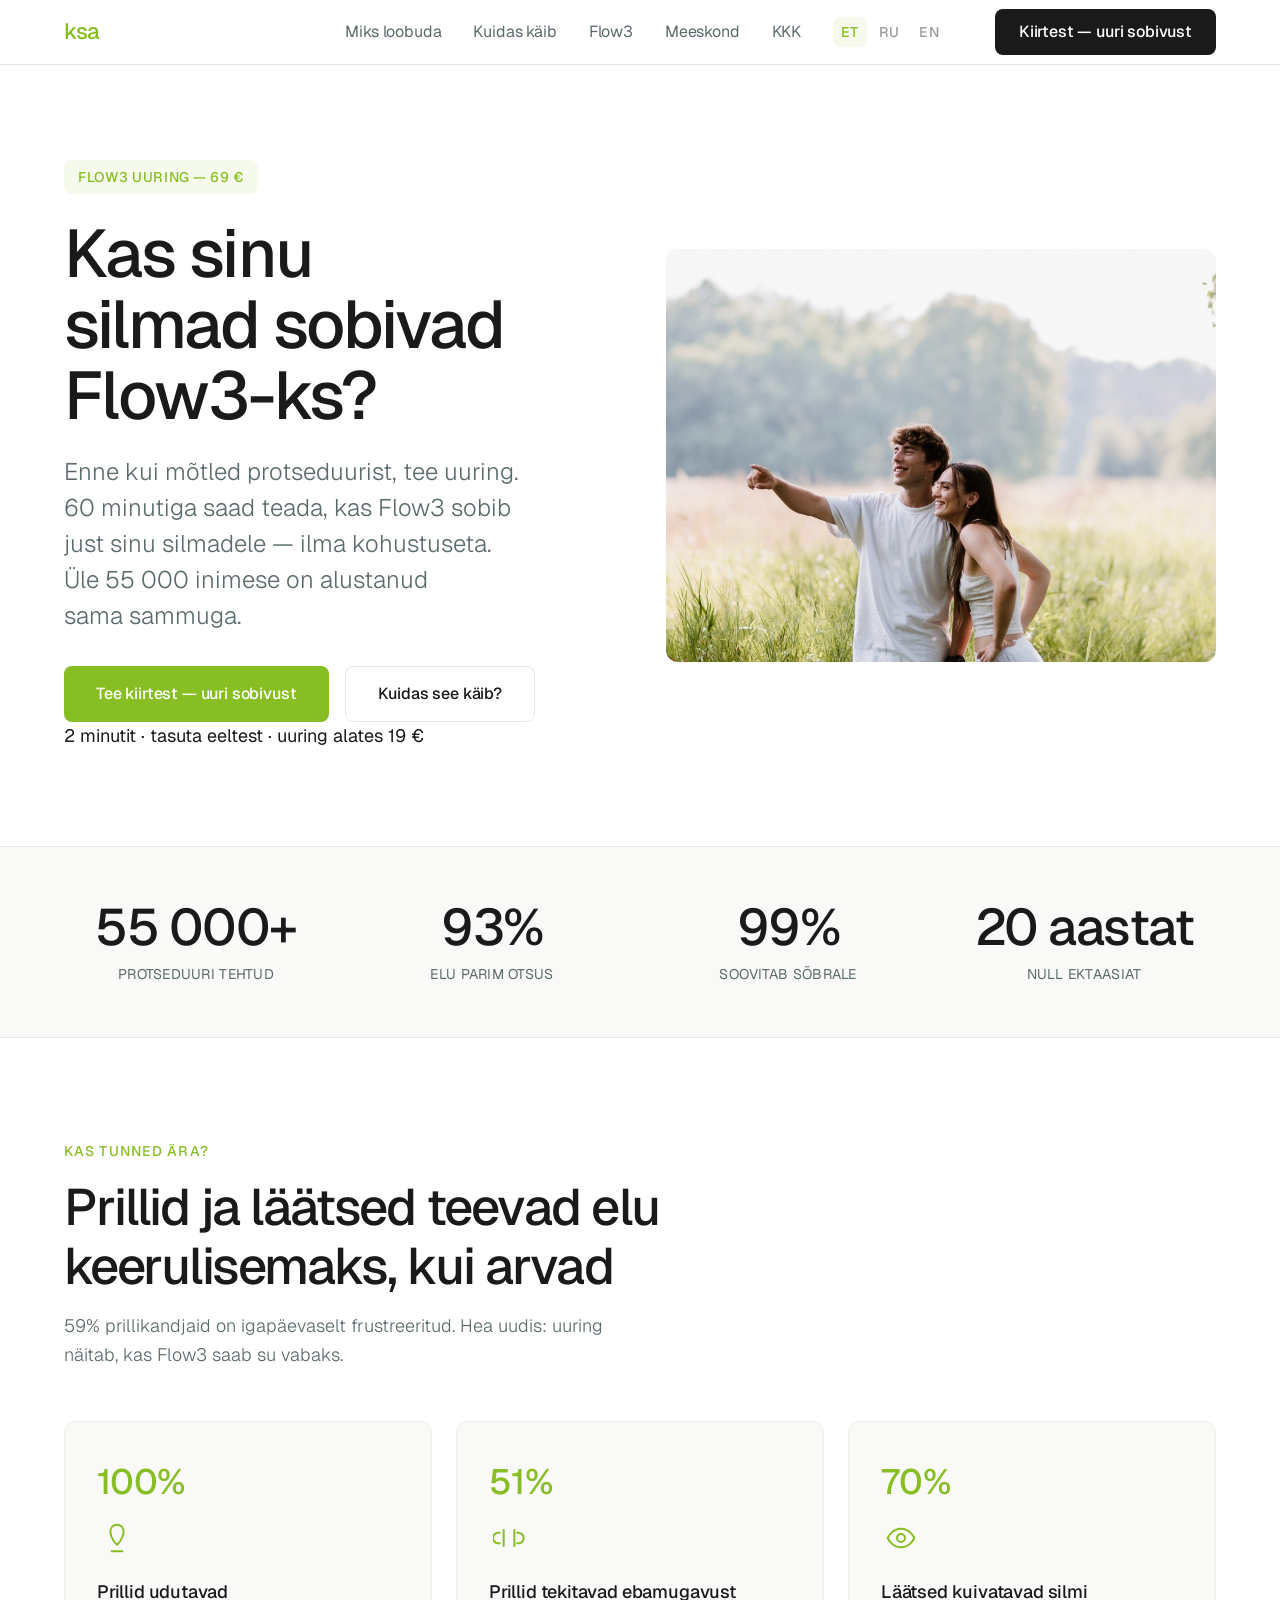
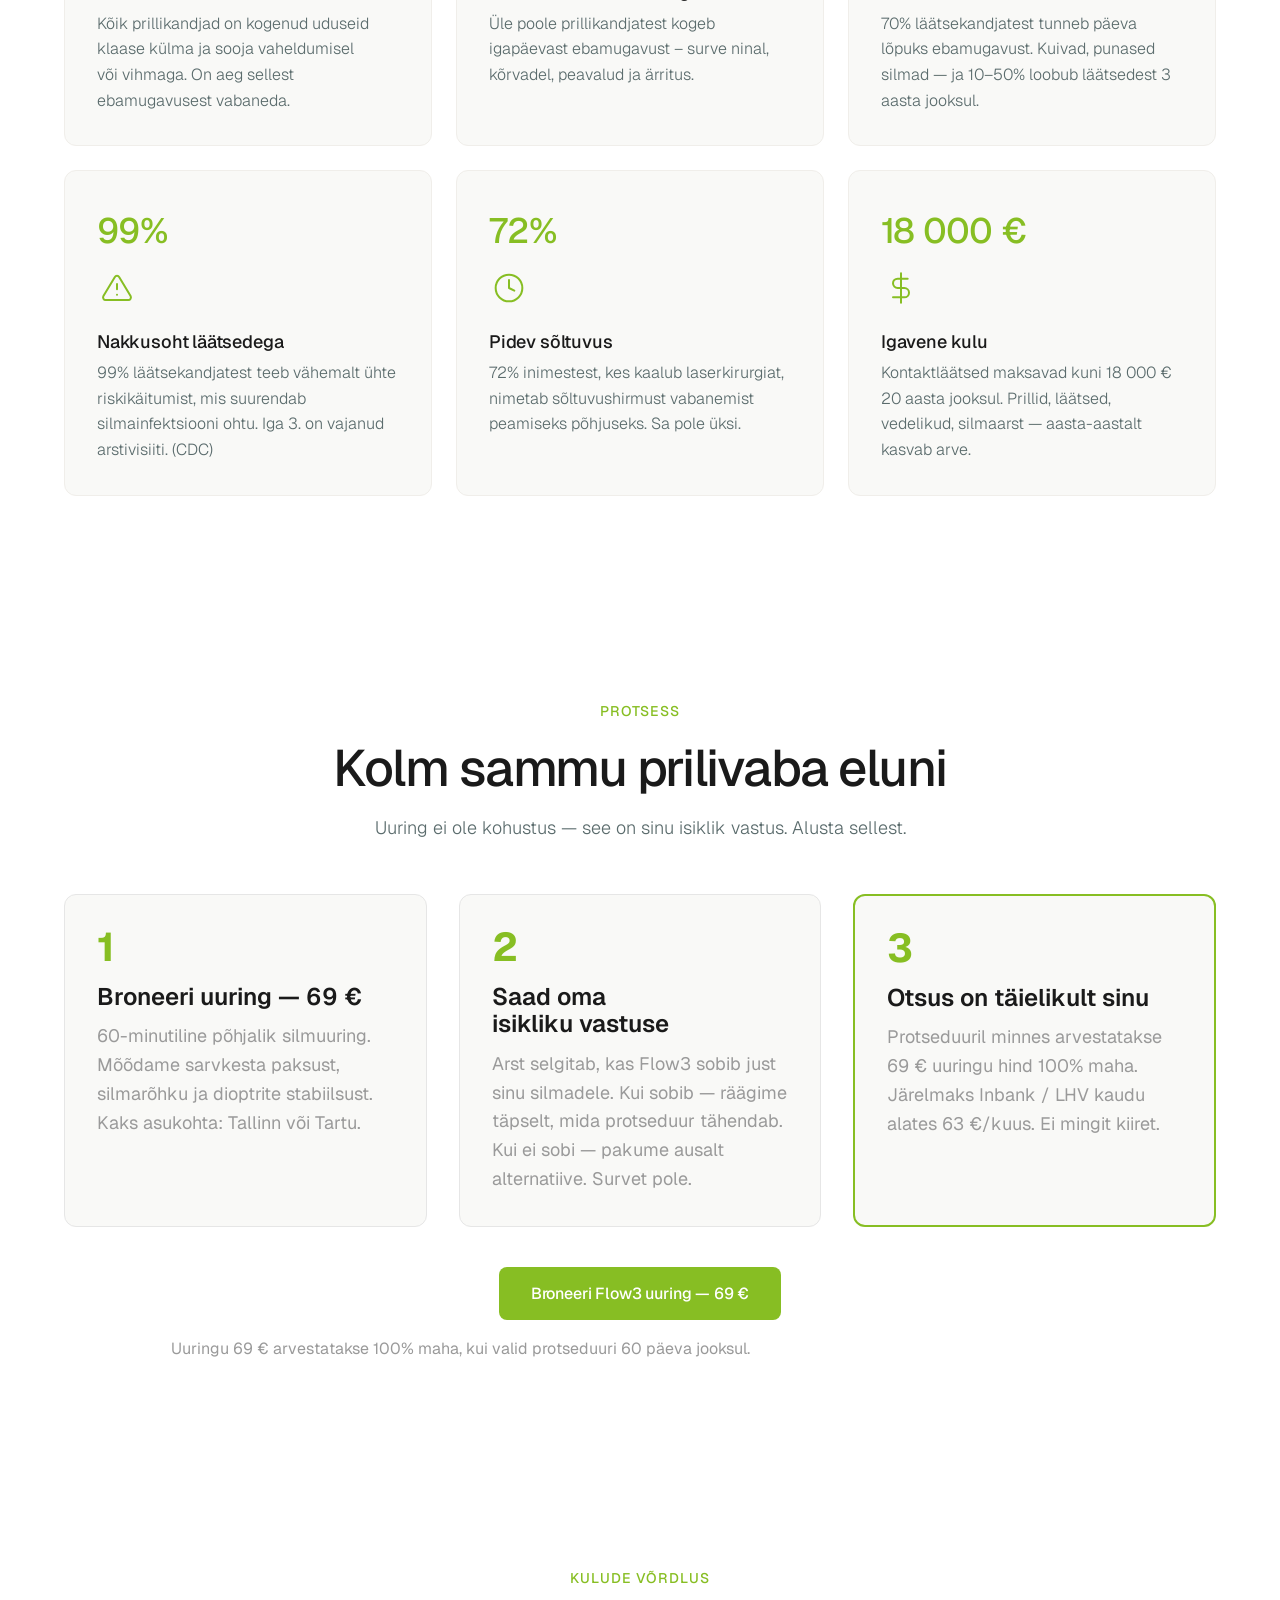
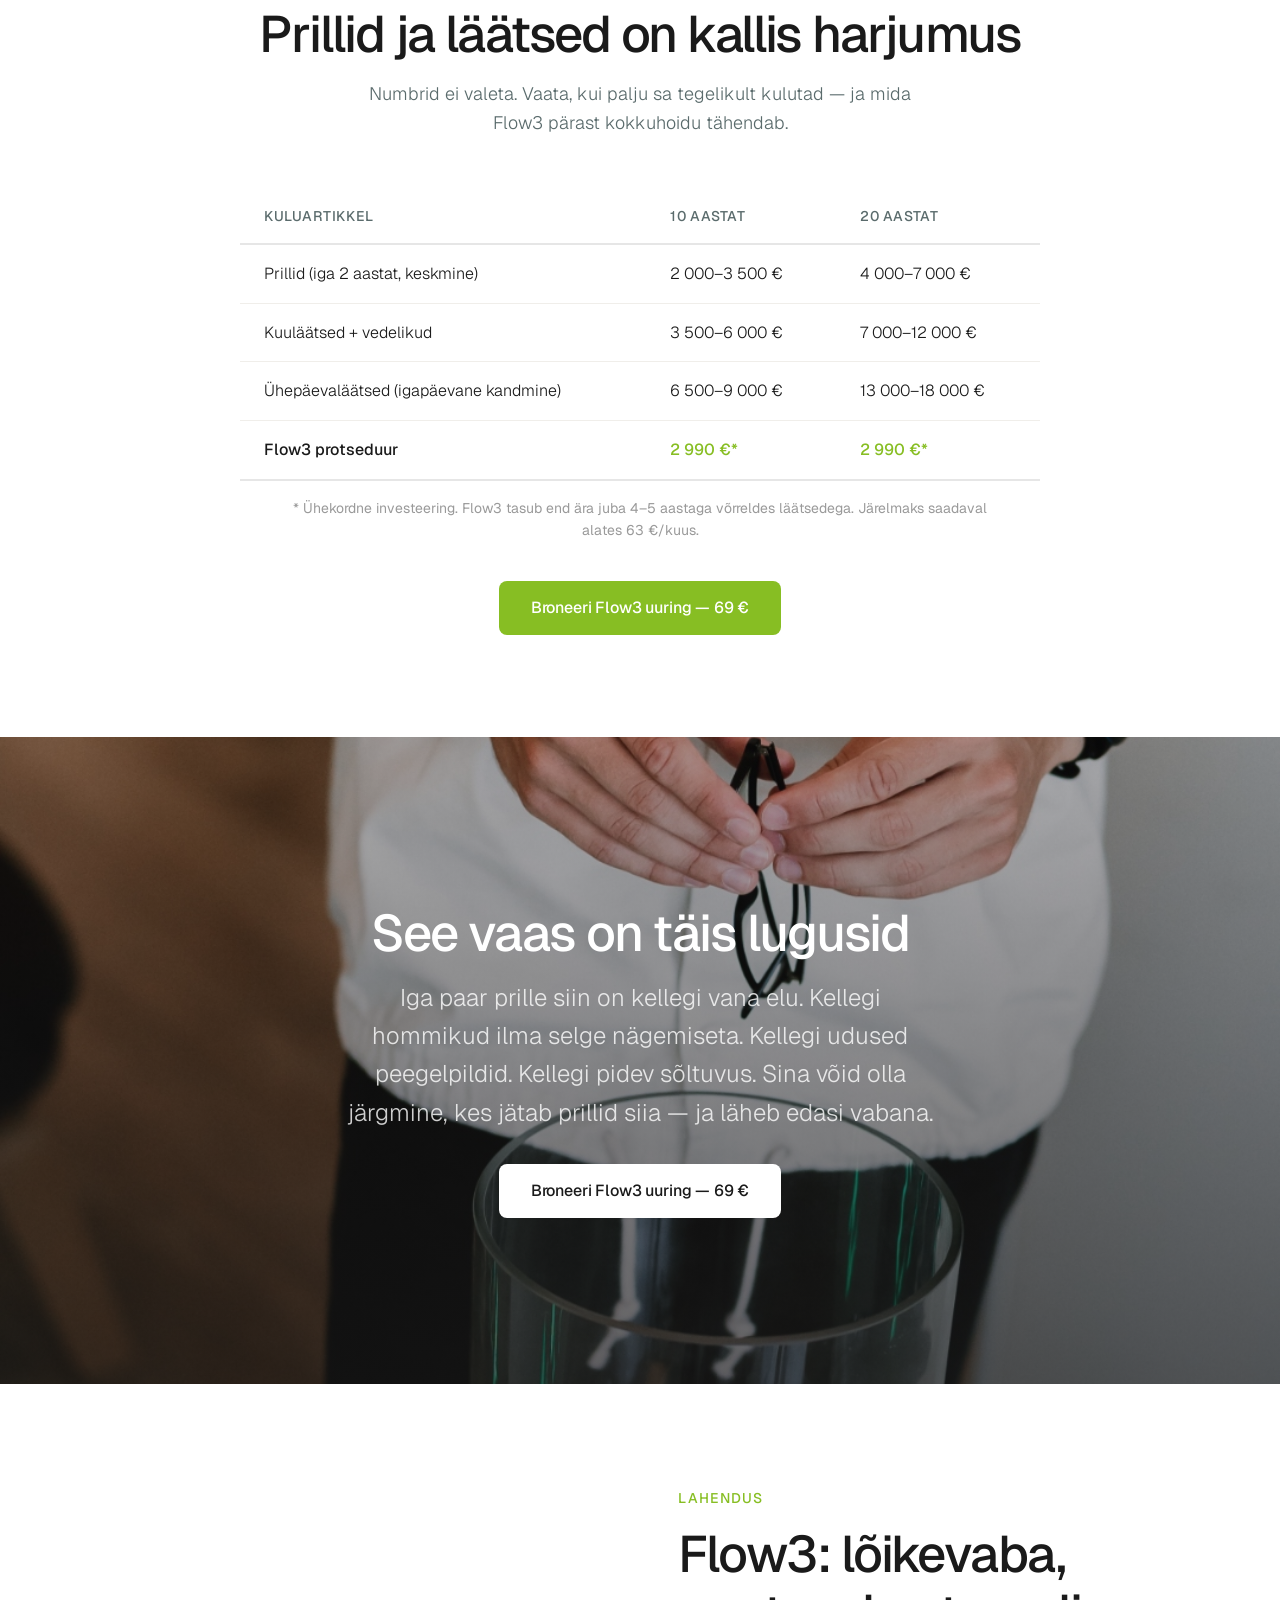
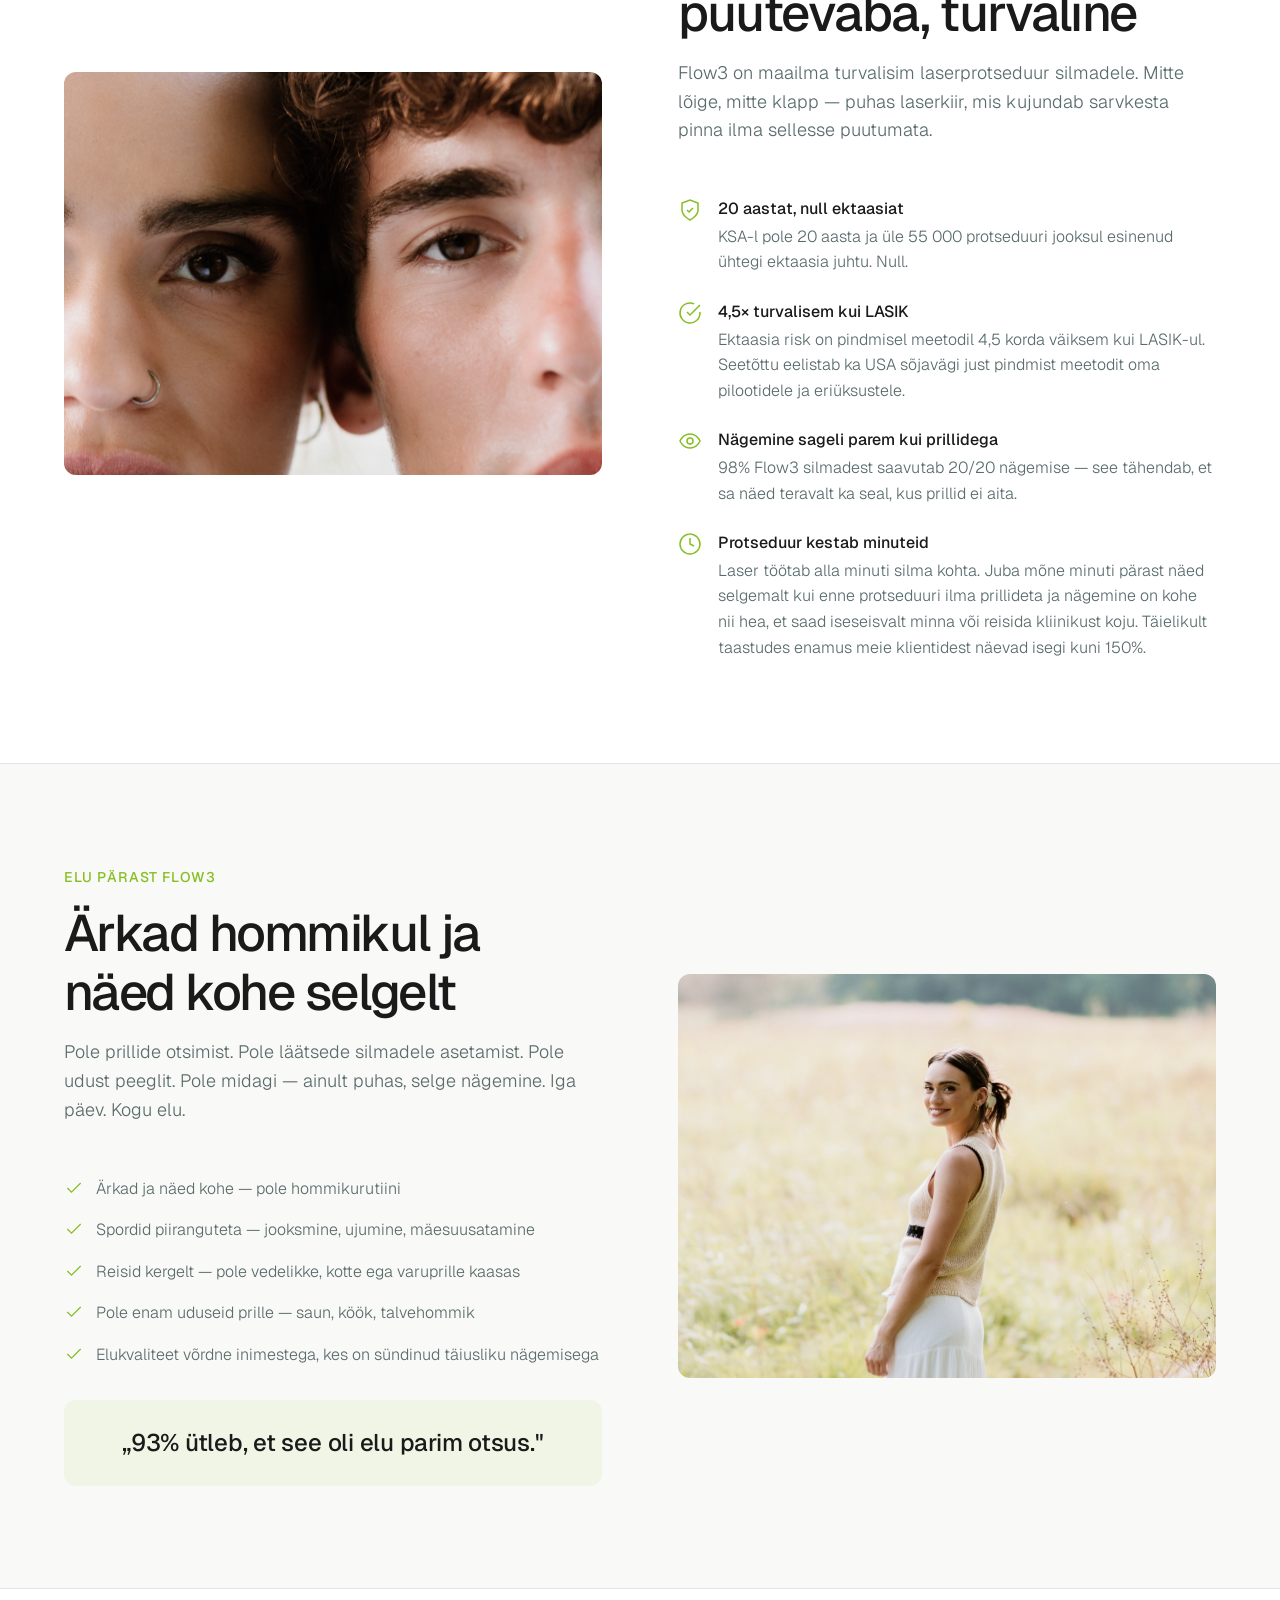
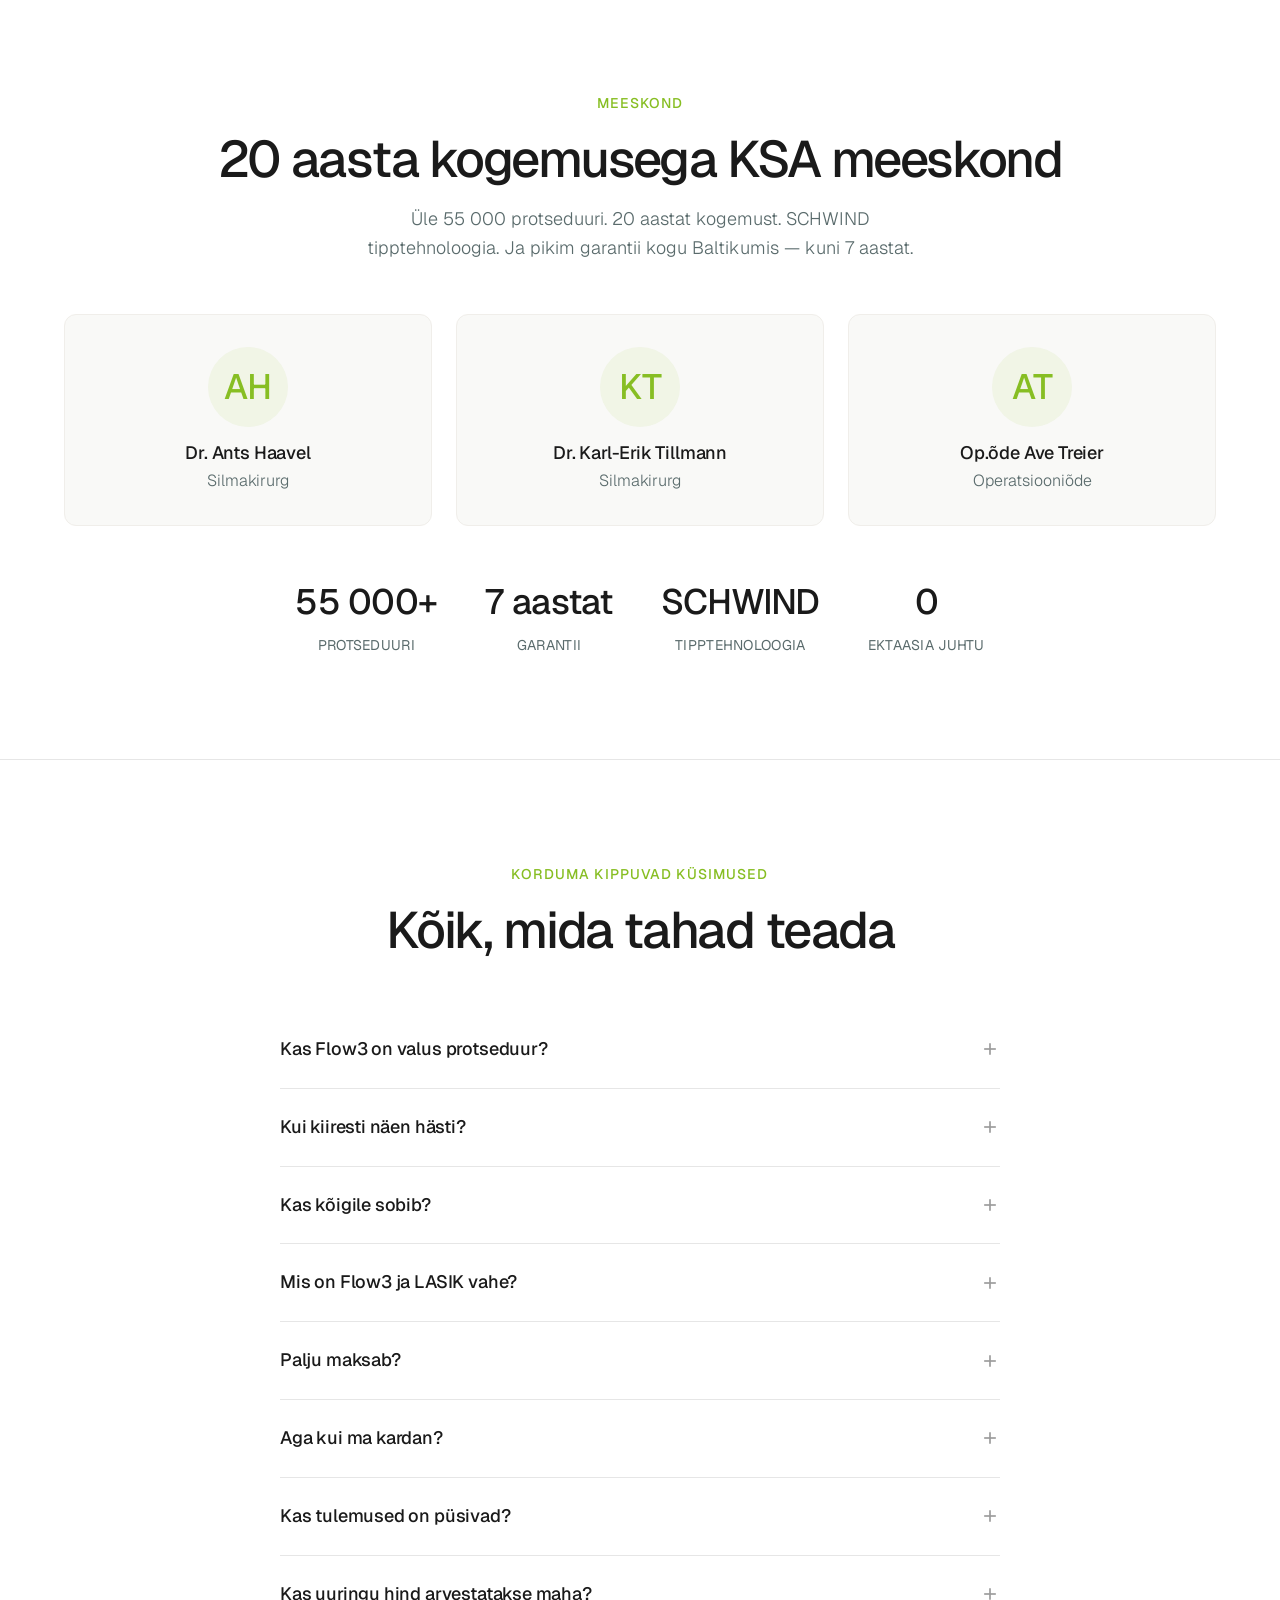
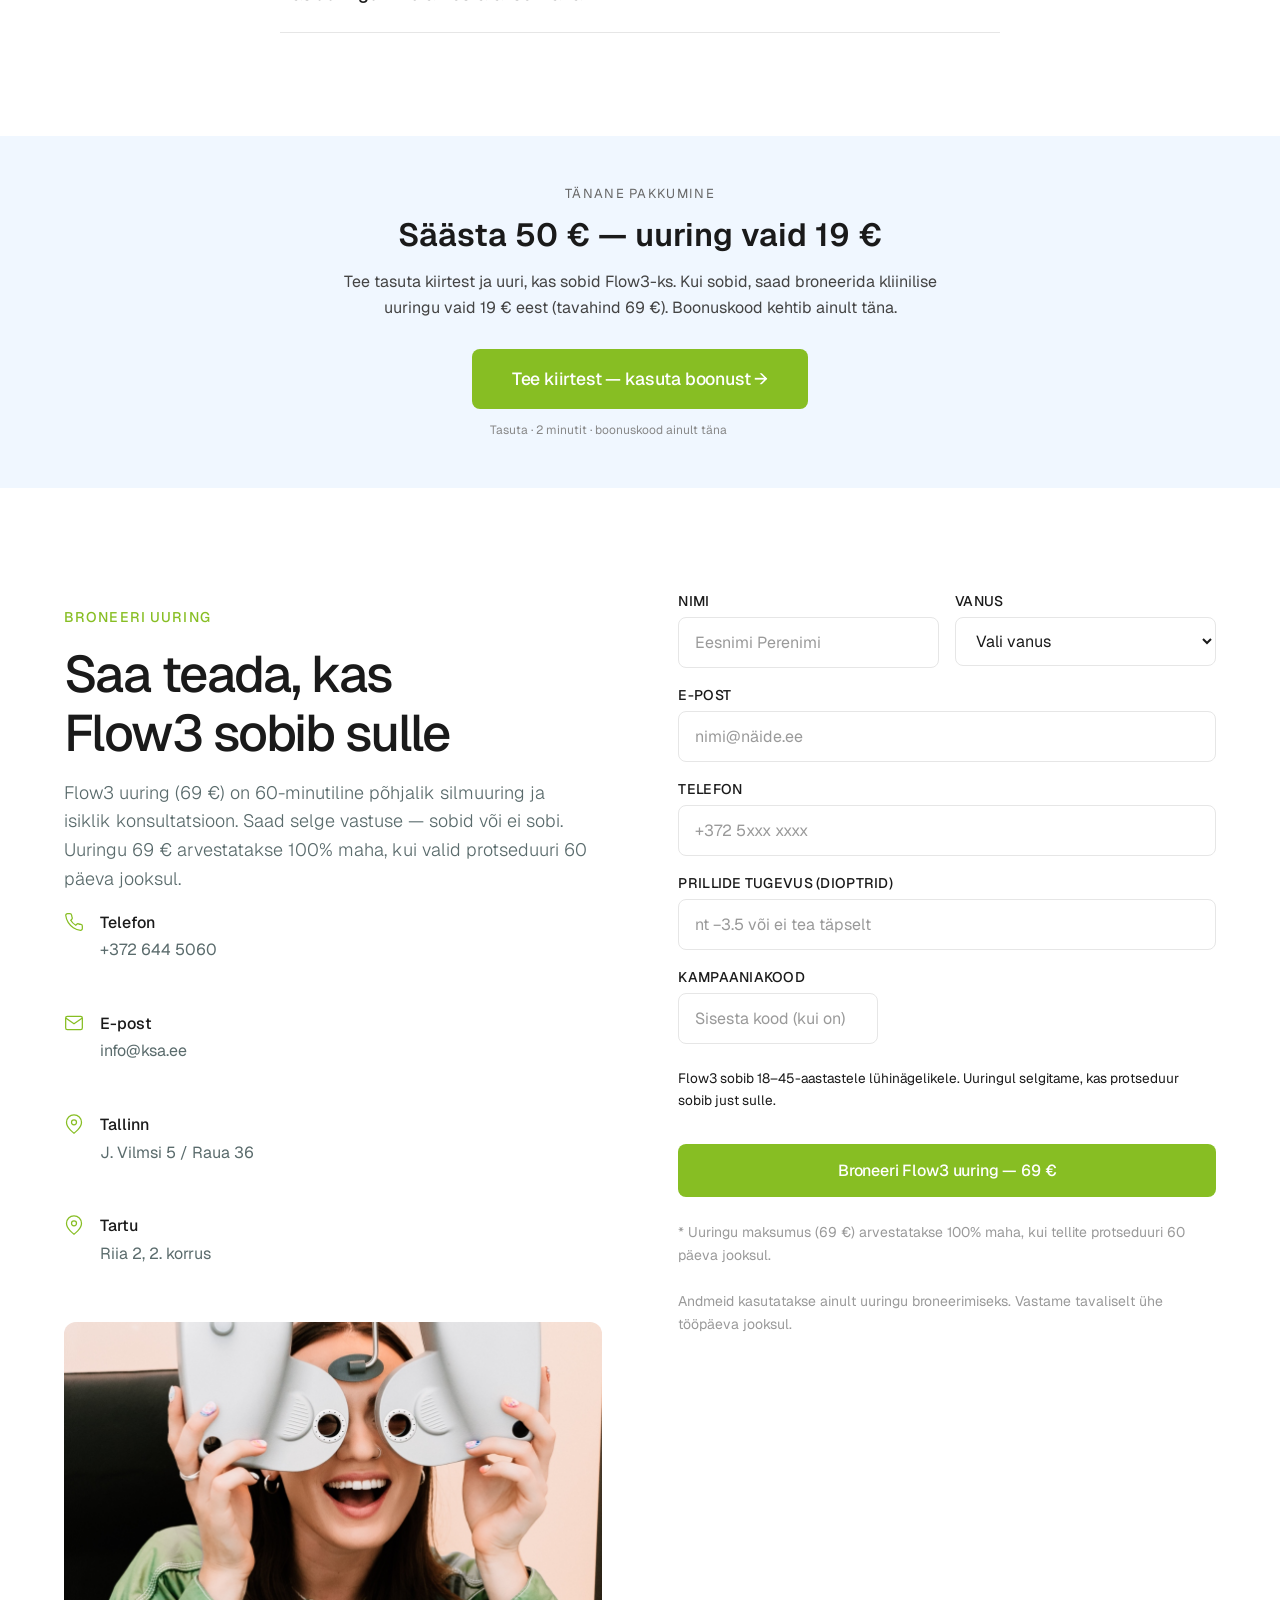
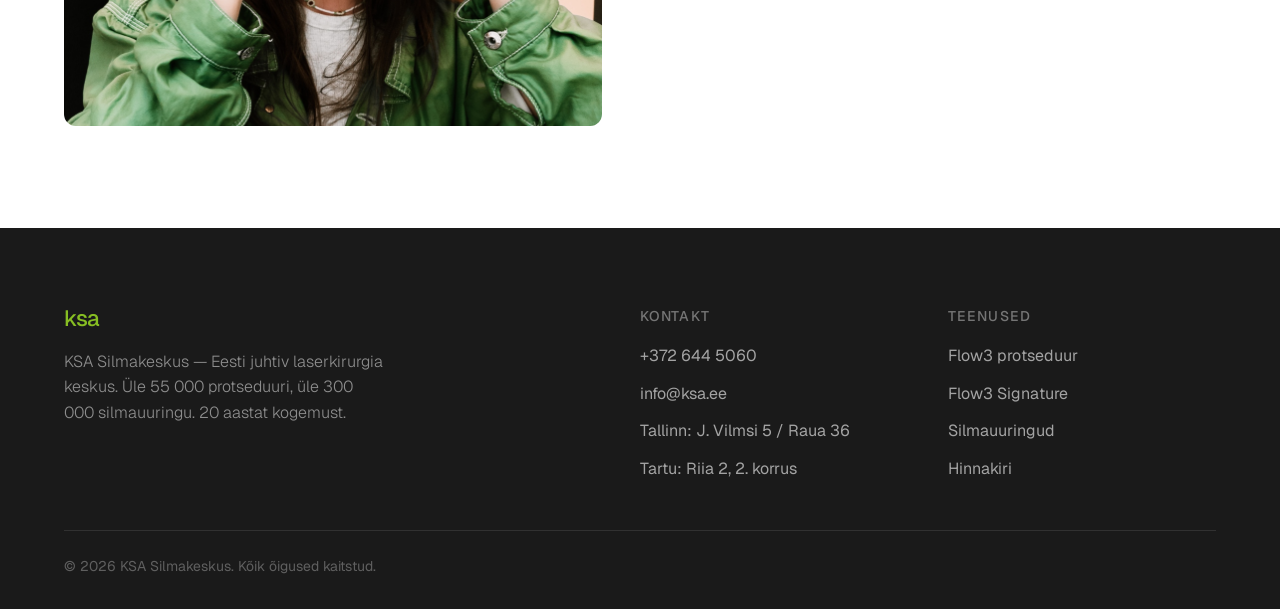
==== commit f48bc77f: "Update kiirtest CTA: bonus code + save 50€ messaging" ====
--- a/index.html
+++ b/index.html
@@ -598,11 +598,11 @@
 
 <section class="kiirtest-cta" style="background:#f0f7ff;padding:48px 24px;text-align:center;margin:0;">
   <div style="max-width:640px;margin:0 auto;">
-    <p style="font-size:13px;text-transform:uppercase;letter-spacing:0.1em;color:#666;margin-bottom:12px;">Esimene samm</p>
-    <h2 style="font-size:clamp(1.5rem,3vw,2rem);font-weight:600;margin-bottom:16px;">Kas sinu silmad sobivad Flow3-ks?</h2>
-    <p style="font-size:1rem;color:#444;margin-bottom:28px;line-height:1.6;">Tee tasuta 2-minutiline kiirtest ja saa kohe teada. Kui sobid, on uuring vaid 19 €.</p>
-    <a href="https://kiirtest.ksa.ee" target="_blank" rel="noopener noreferrer" class="btn btn--primary" style="font-size:1.1rem;padding:16px 40px;" onclick="gtag('event','kiirtest_cta_click',{event_category:'Glasses LP',event_label:'mid_page'})">Tee kiirtest nüüd →</a>
-    <p style="font-size:12px;color:#888;margin-top:12px;">Tasuta · 2 minutit · kohest vastust</p>
+    <p style="font-size:13px;text-transform:uppercase;letter-spacing:0.1em;color:#666;margin-bottom:12px;">Tänane pakkumine</p>
+    <h2 style="font-size:clamp(1.5rem,3vw,2rem);font-weight:600;margin-bottom:16px;">Säästa 50 € — uuring vaid 19 €</h2>
+    <p style="font-size:1rem;color:#444;margin-bottom:28px;line-height:1.6;">Tee tasuta kiirtest ja uuri, kas sobid Flow3-ks. Kui sobid, saad broneerida kliinilise uuringu vaid 19 € eest (tavahind 69 €). Boonuskood kehtib ainult täna.</p>
+    <a href="https://kiirtest.ksa.ee" target="_blank" rel="noopener noreferrer" class="btn btn--primary" style="font-size:1.1rem;padding:16px 40px;" onclick="gtag('event','kiirtest_cta_click',{event_category:'Glasses LP',event_label:'mid_page_bonus'})">Tee kiirtest — kasuta boonust →</a>
+    <p style="font-size:12px;color:#888;margin-top:12px;">Tasuta · 2 minutit · boonuskood ainult täna</p>
   </div>
 </section>
 
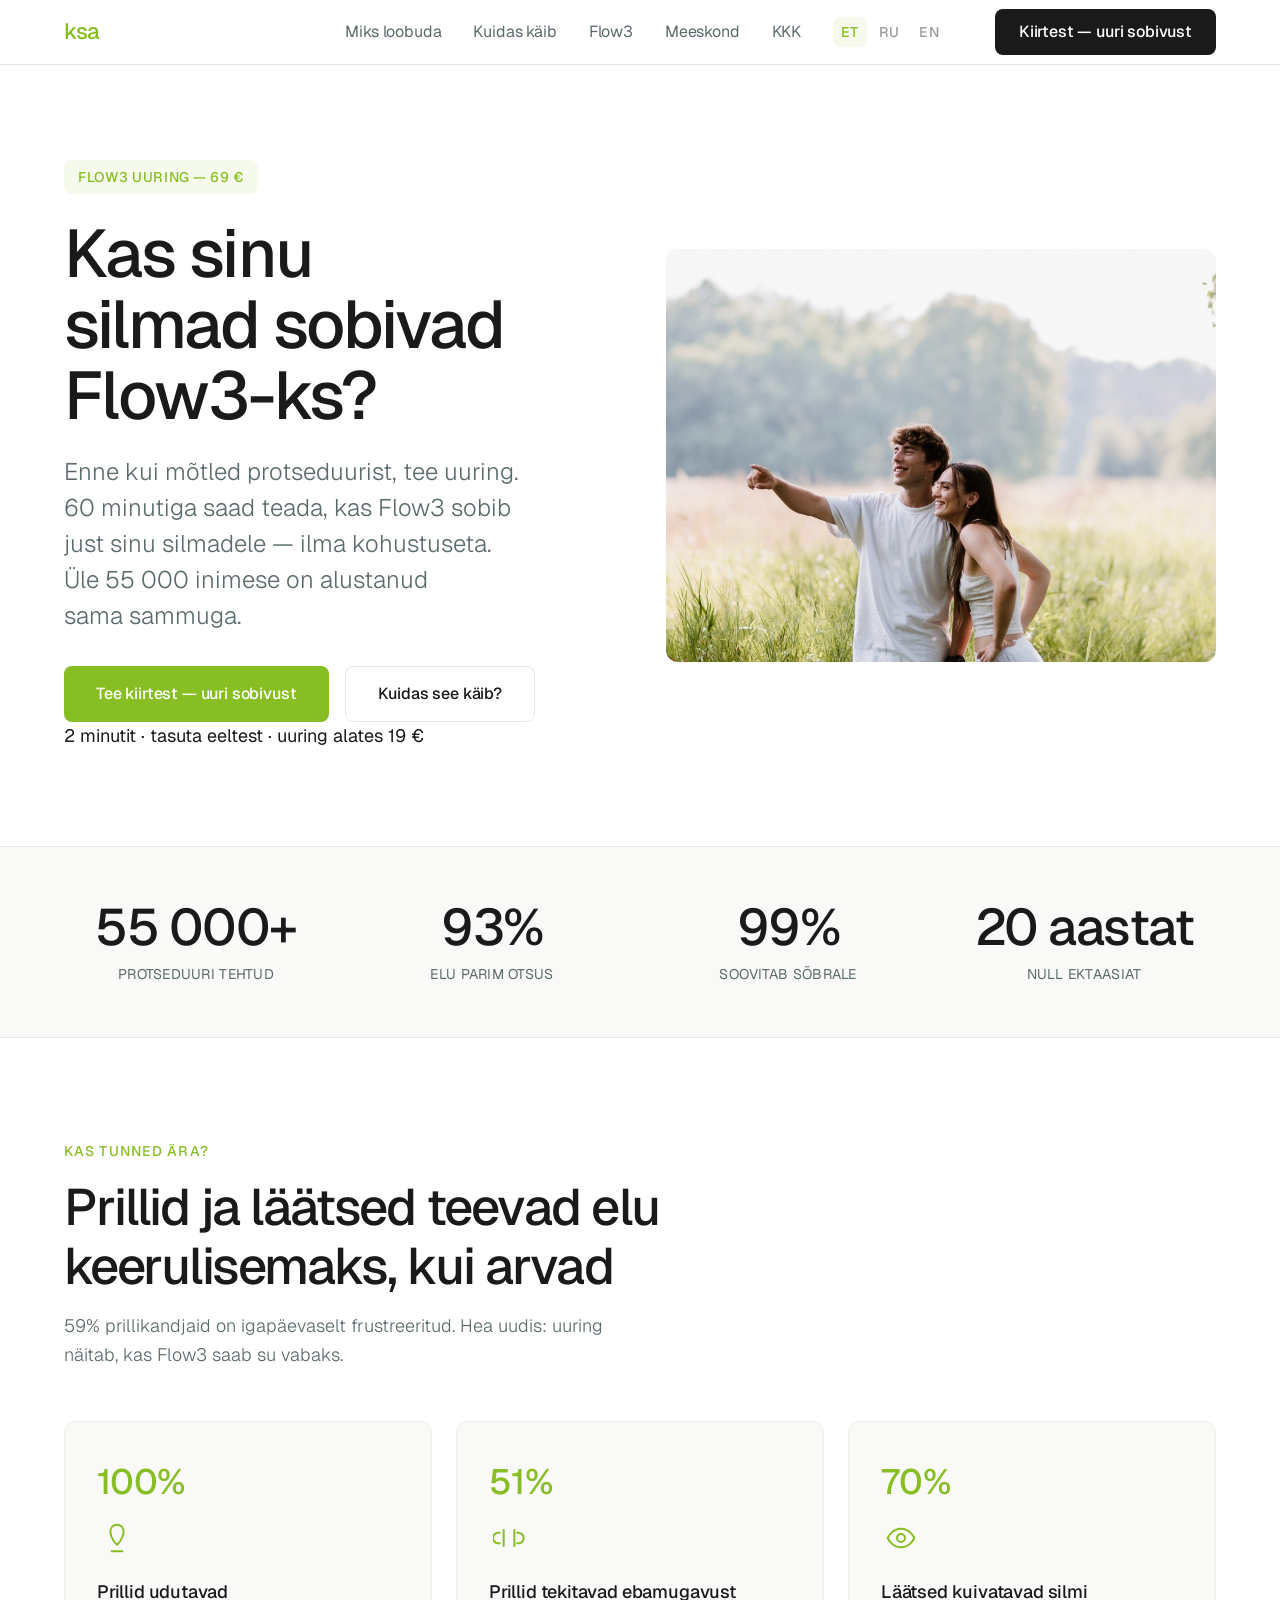
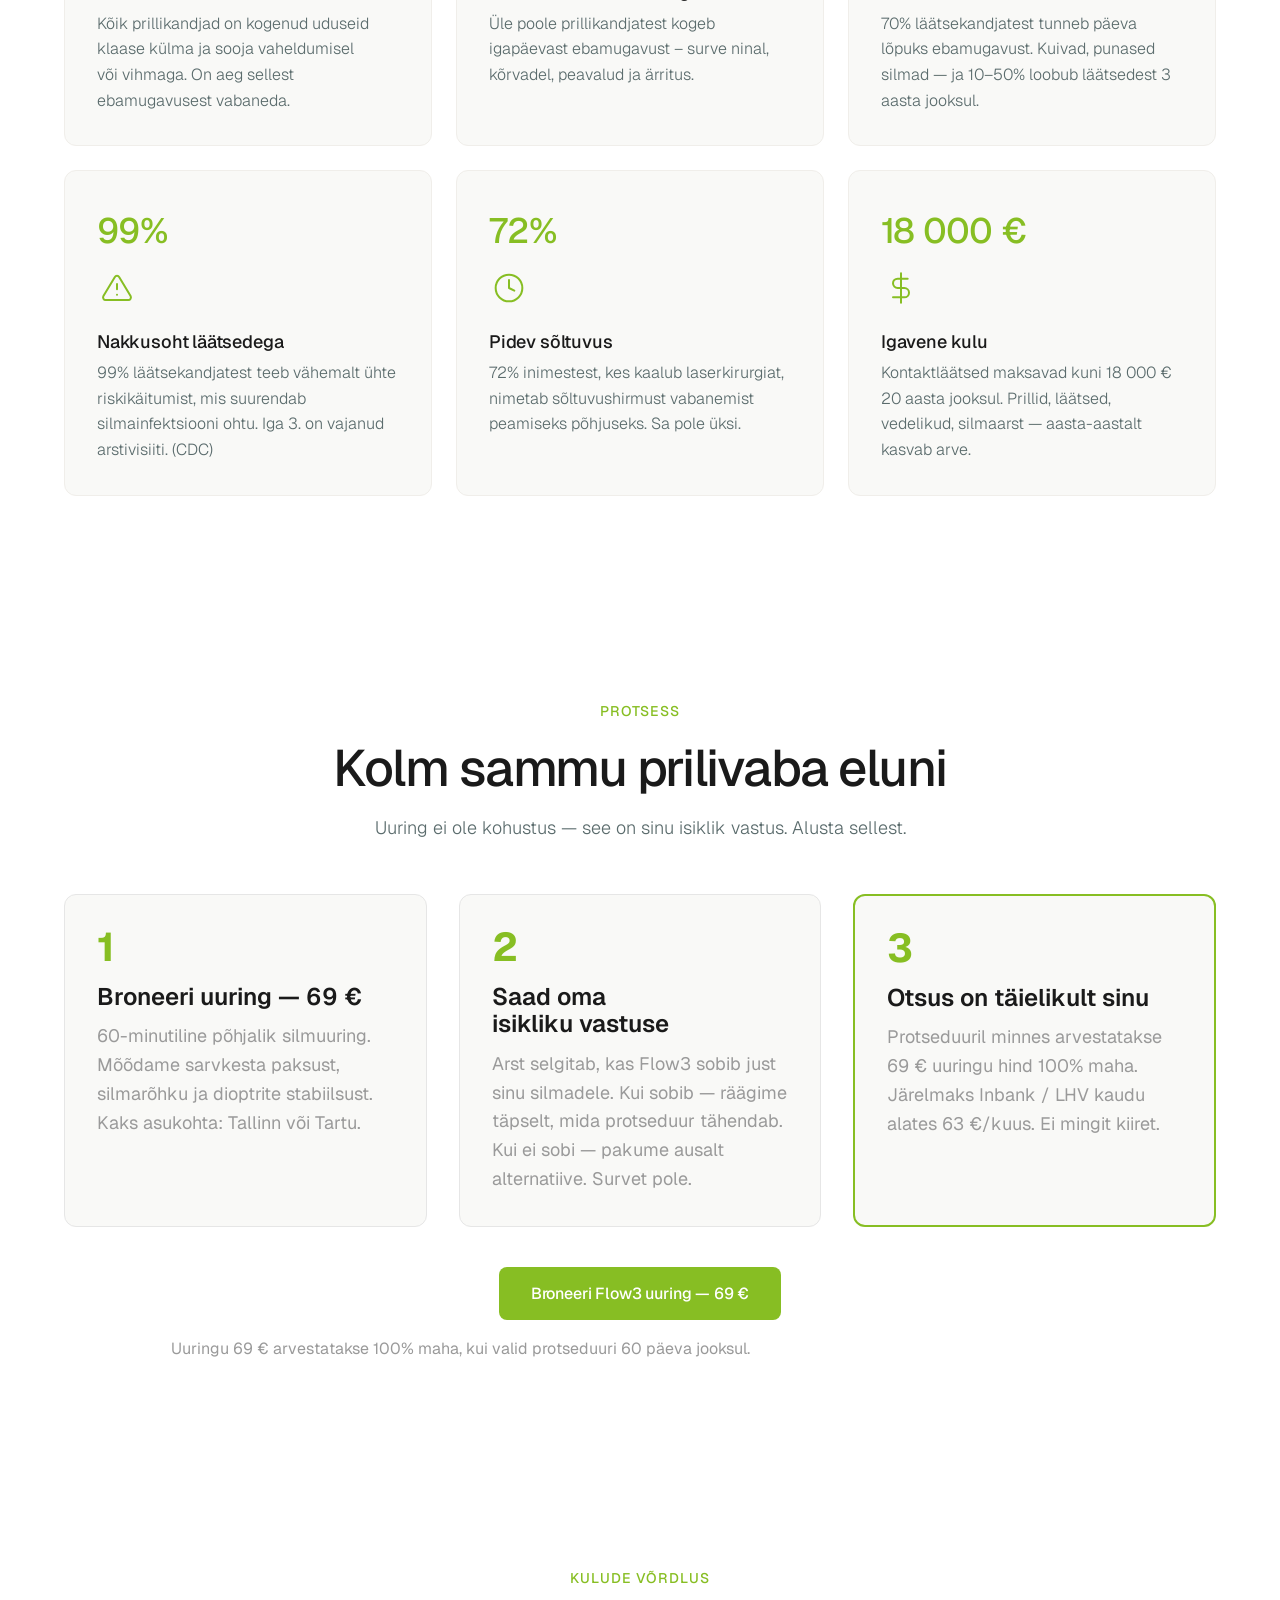
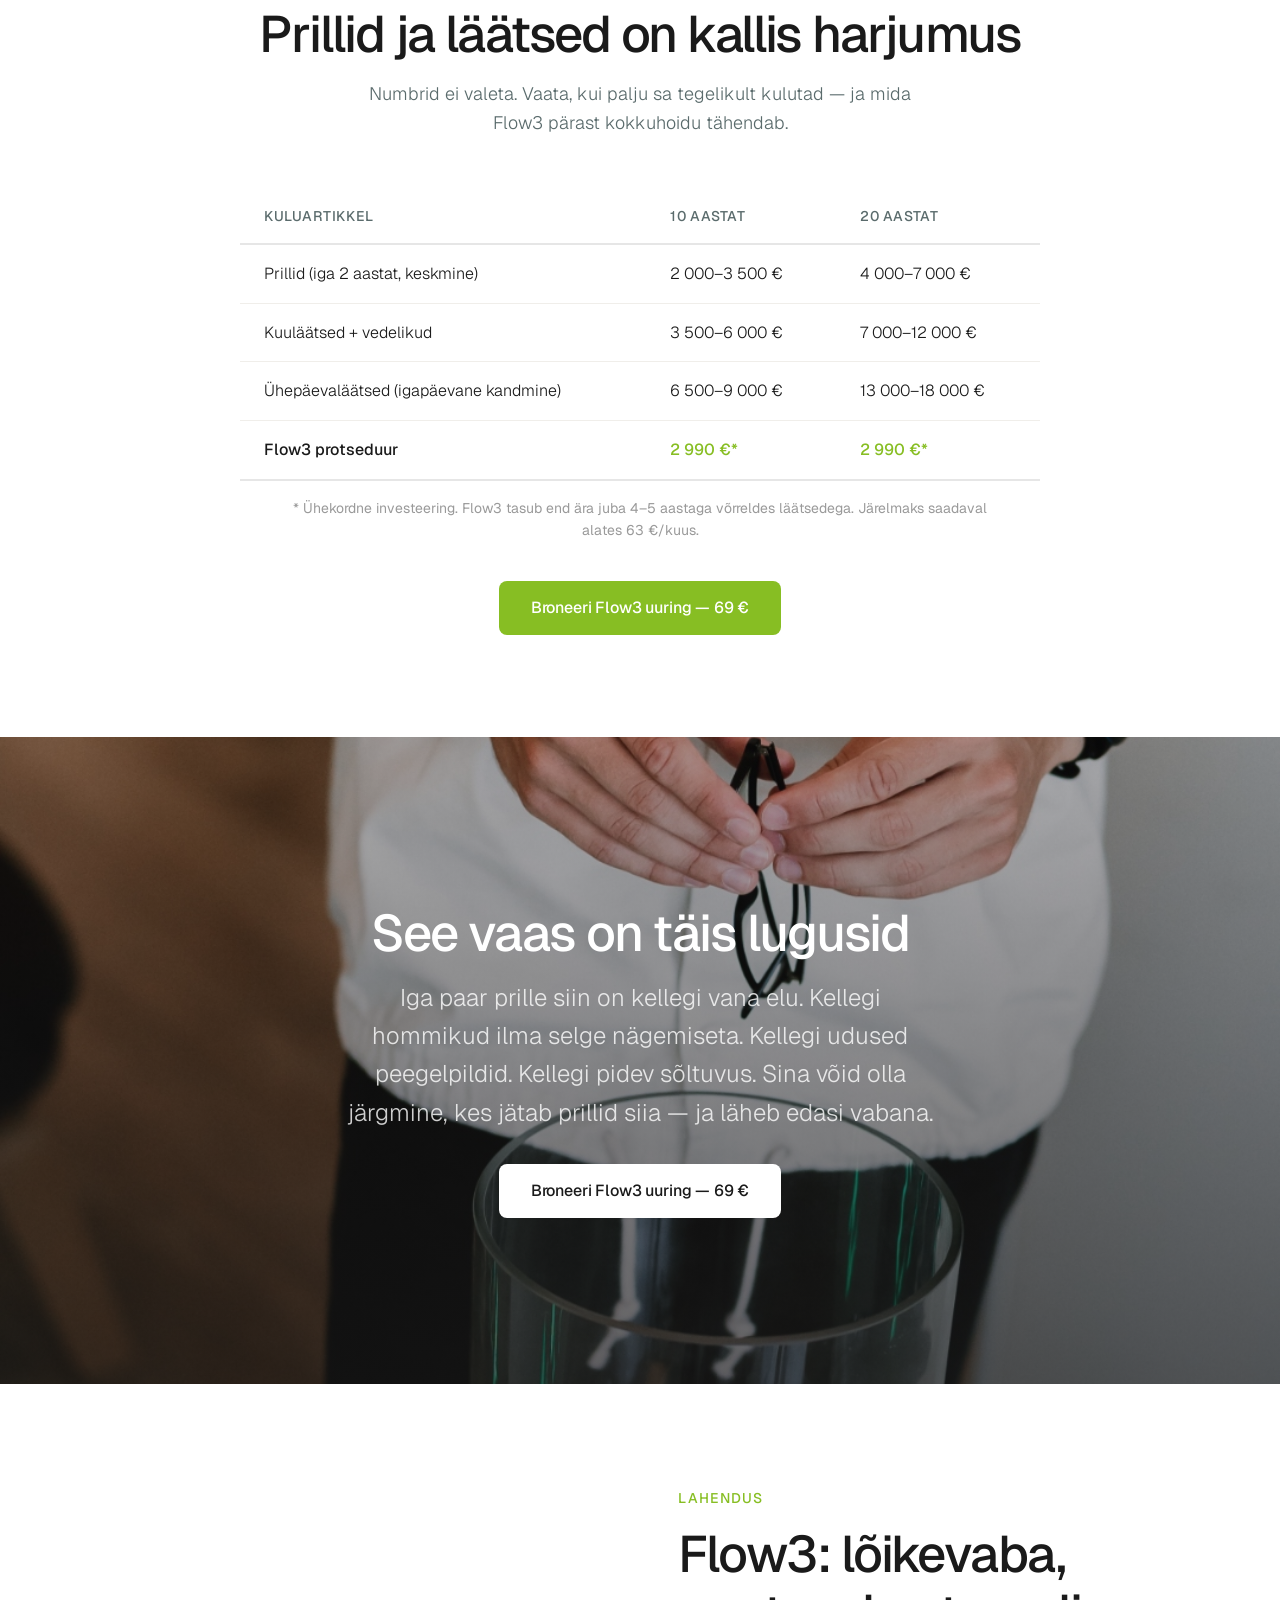
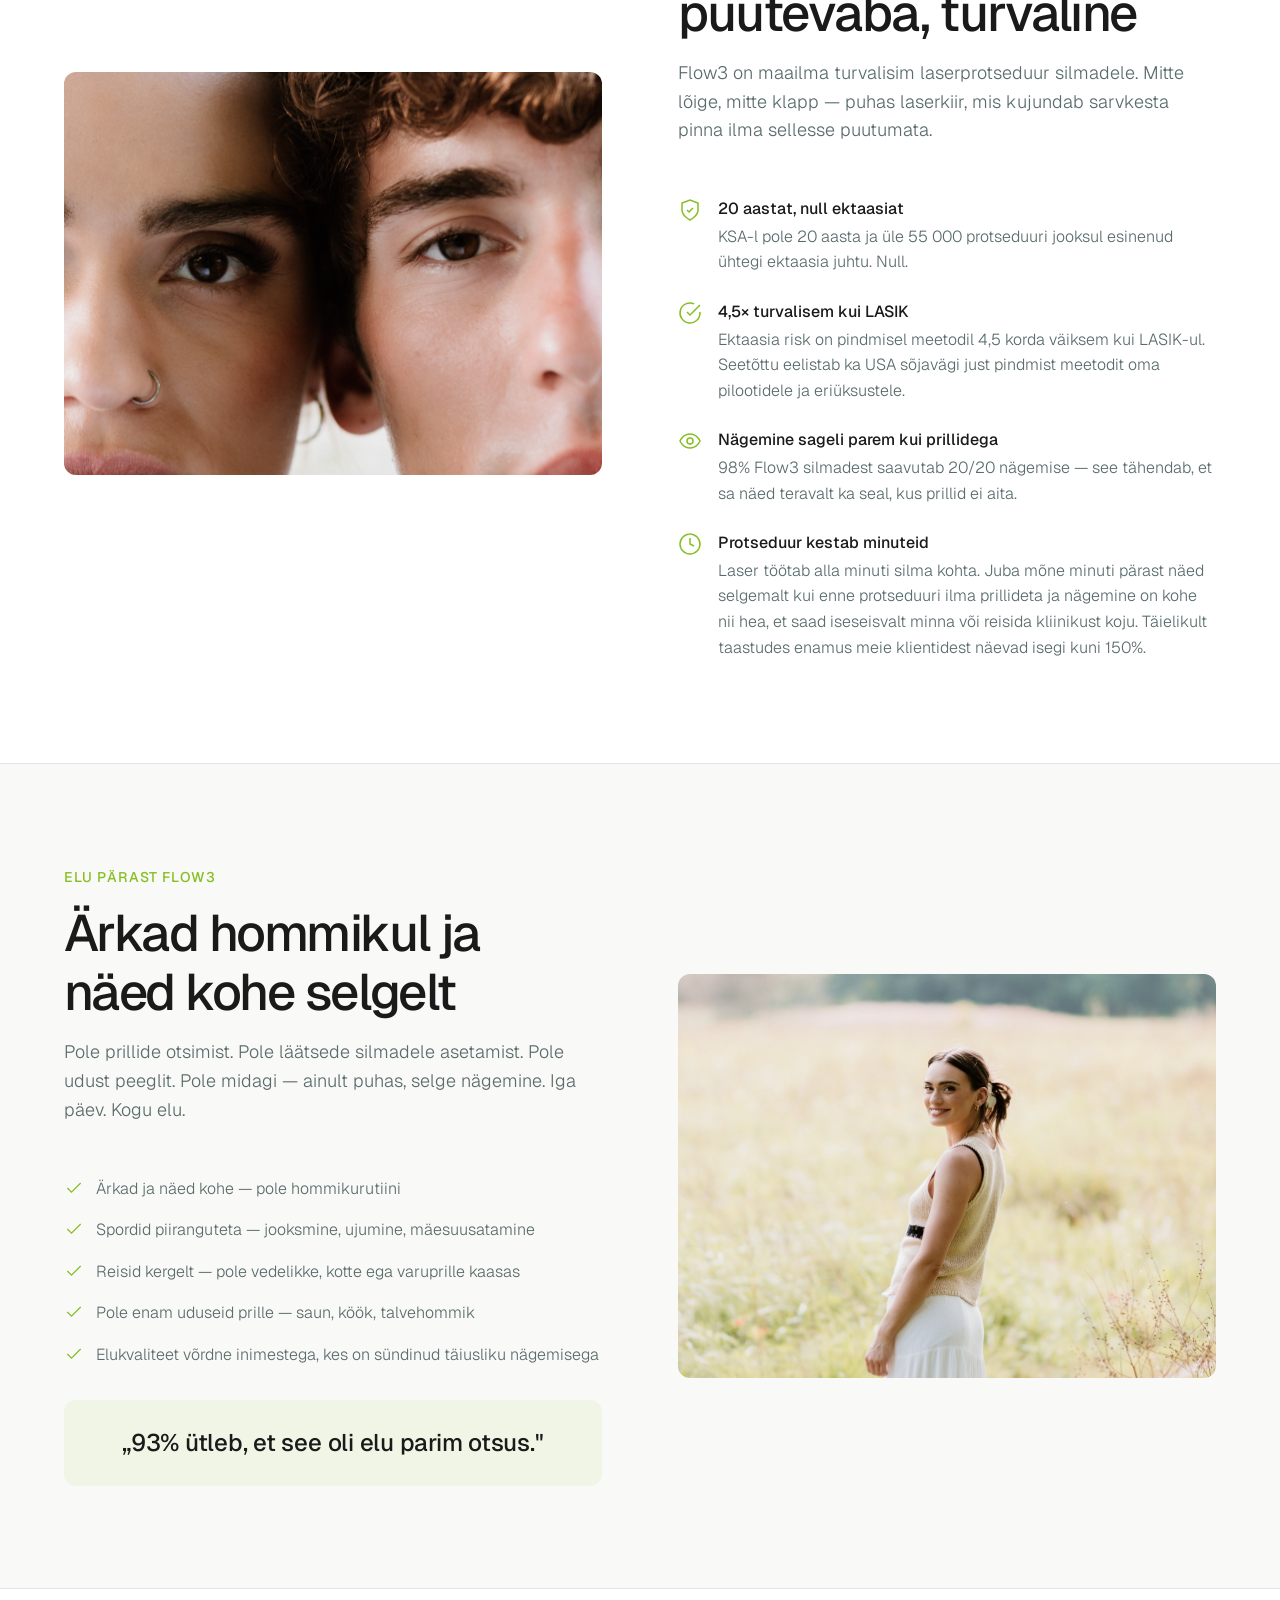
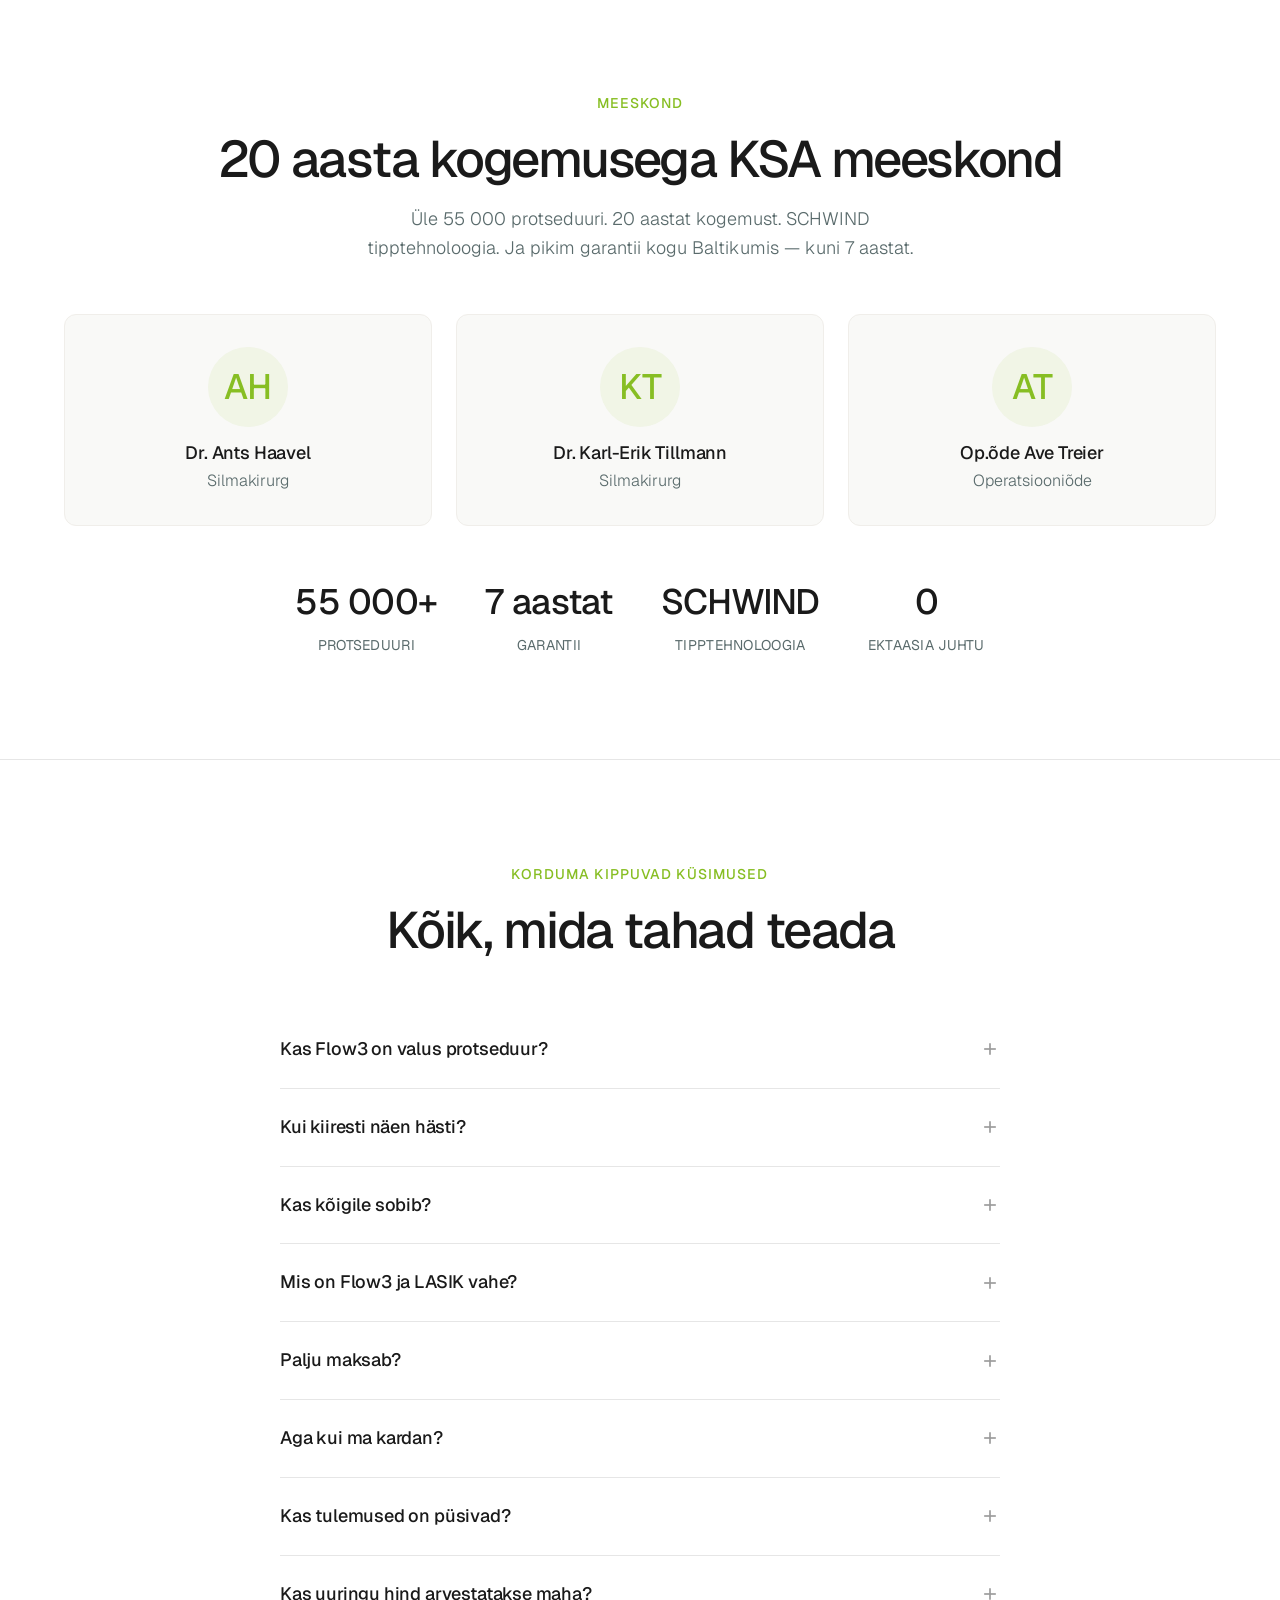
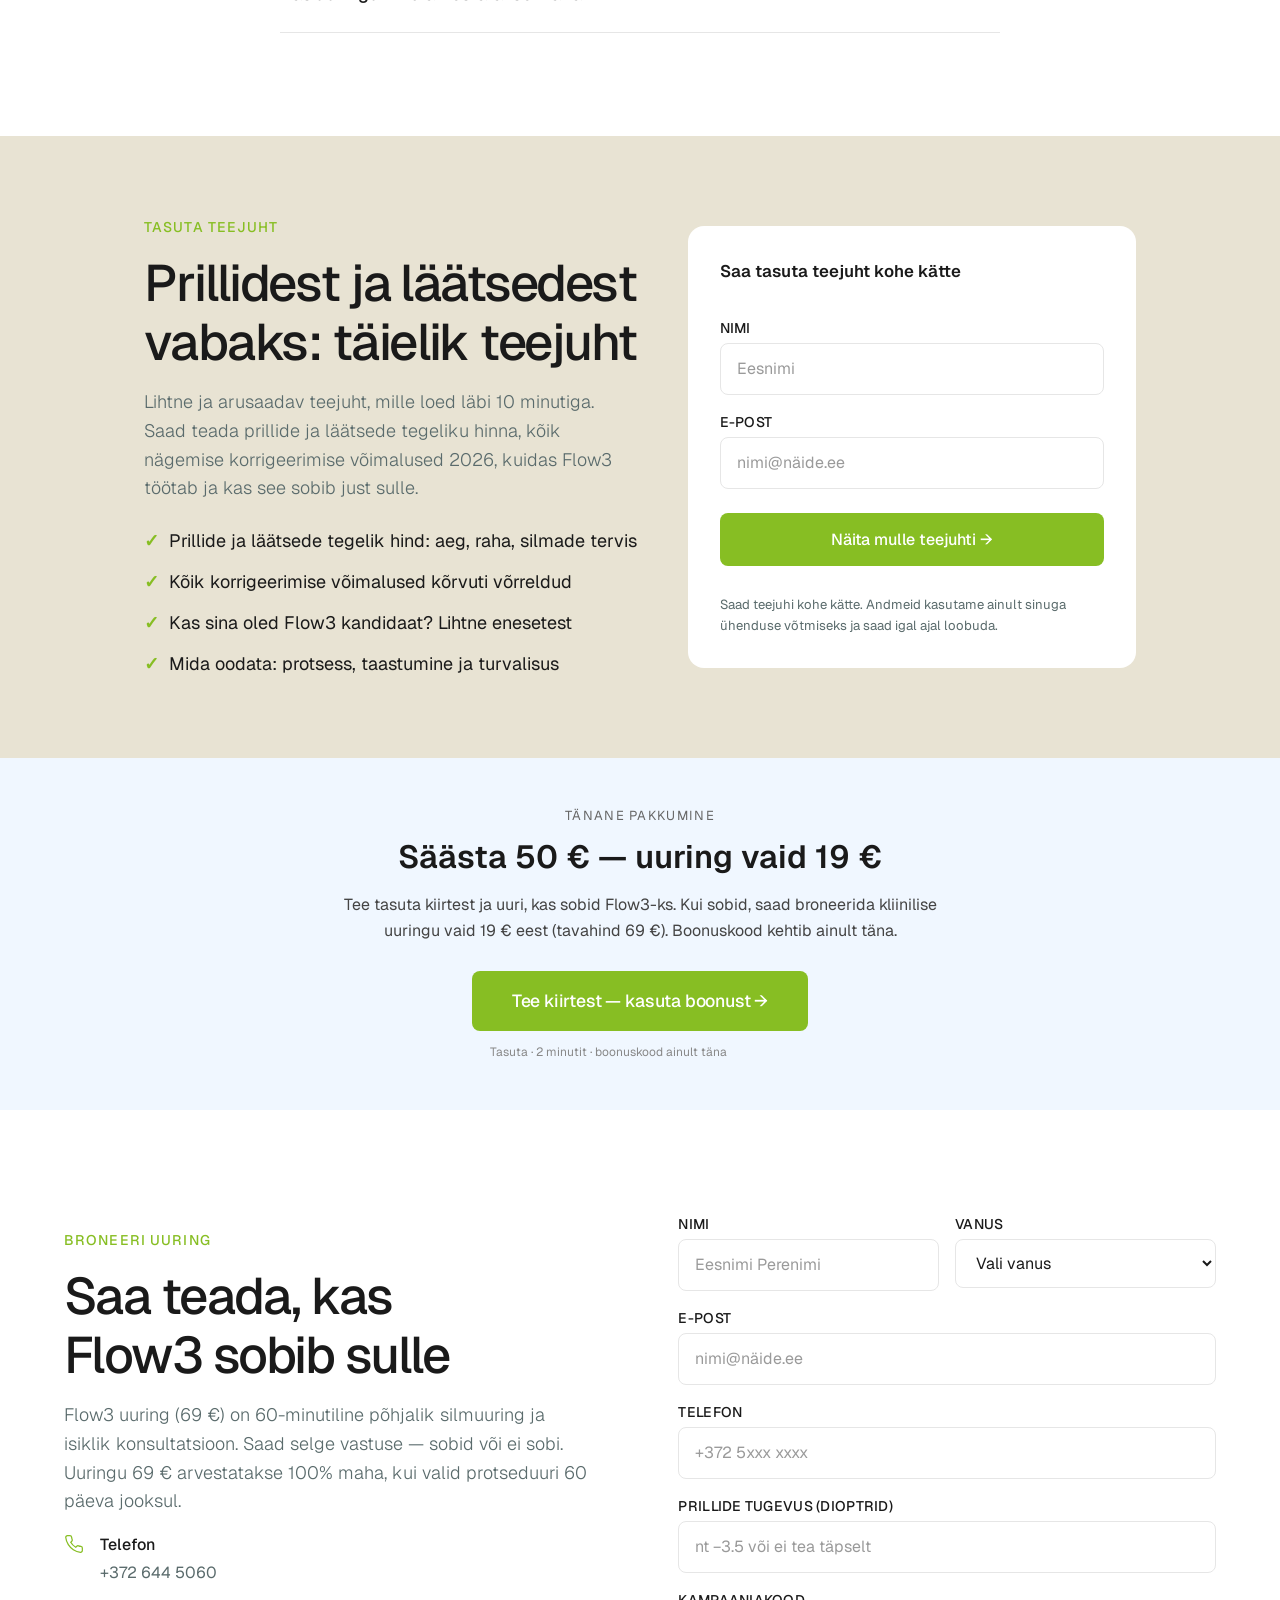
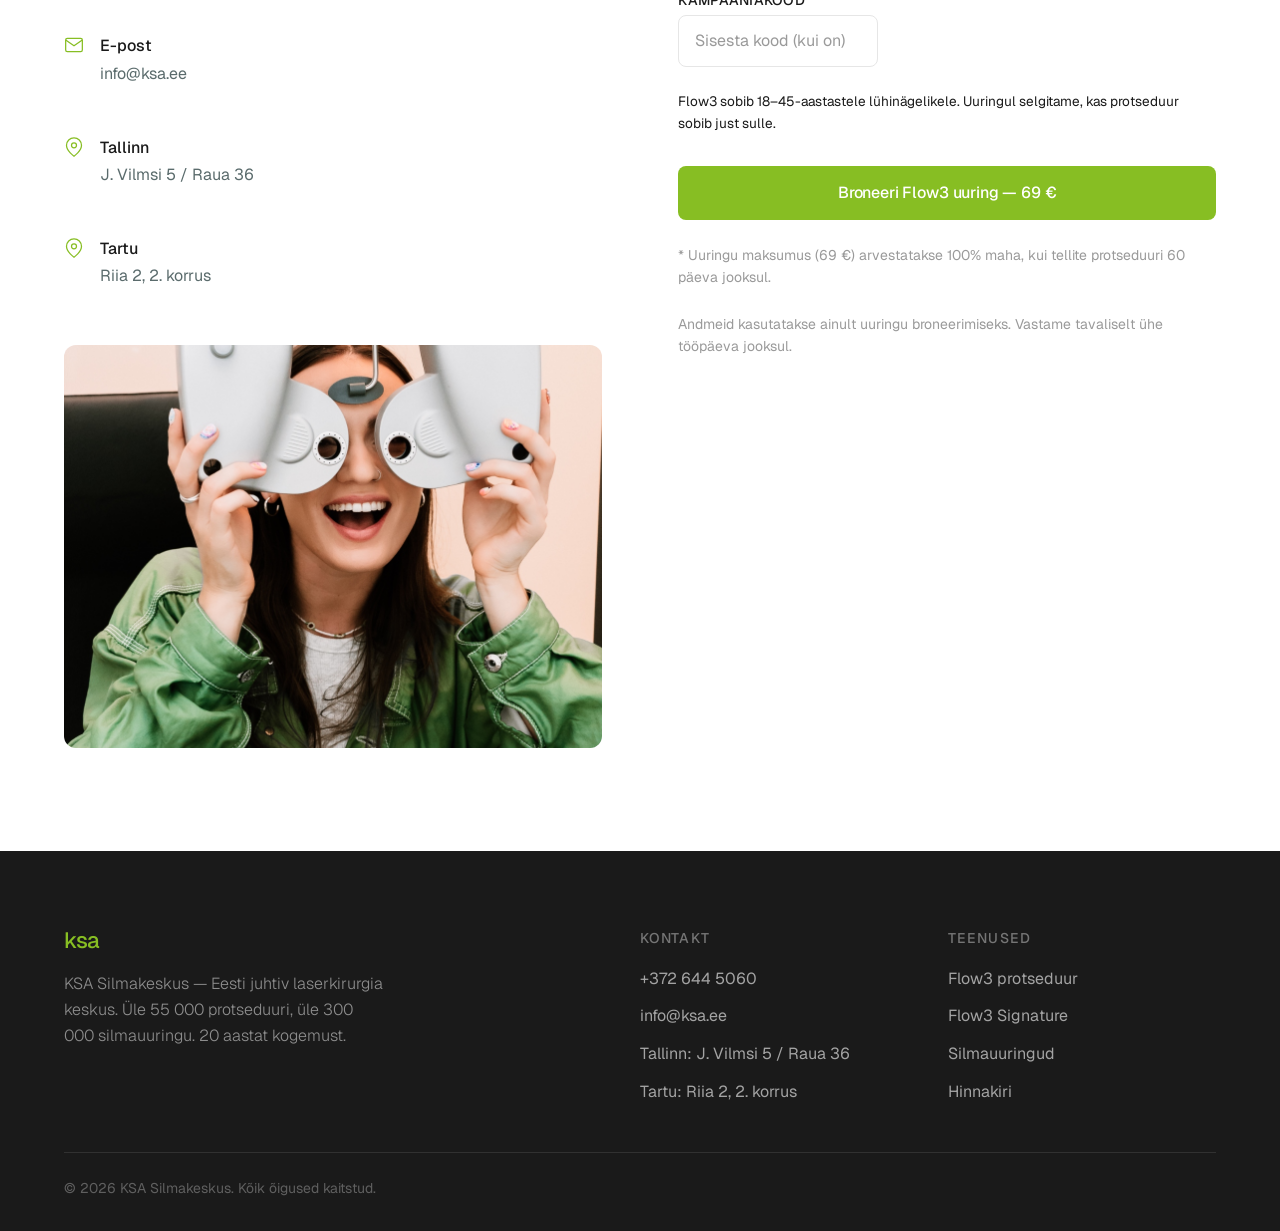
==== commit ddc17d20: "Add downloadable Flow3 guide (ET/EN/RU) + guide-download lead magnet on Glasses LP Co-Authored-By: C" ====
--- a/index.html
+++ b/index.html
@@ -154,6 +154,126 @@
 }
 </script>
 
+<!-- SEO: Canonical + hreflang -->
+<link rel="canonical" href="https://glasses.ksa.ee/">
+<link rel="alternate" hreflang="et" href="https://glasses.ksa.ee/">
+<link rel="alternate" hreflang="ru" href="https://glasses.ksa.ee/ru">
+<link rel="alternate" hreflang="en" href="https://glasses.ksa.ee/en">
+<link rel="alternate" hreflang="x-default" href="https://glasses.ksa.ee/">
+
+<!-- SEO: OG improvements -->
+<meta property="og:url" content="https://glasses.ksa.ee/">
+<meta property="og:site_name" content="KSA Silmakeskus">
+<meta name="twitter:card" content="summary_large_image">
+
+<!-- SEO: Schema.org JSON-LD -->
+<script type="application/ld+json">
+{
+  "@context": "https://schema.org",
+  "@graph": [
+    {
+      "@type": ["MedicalBusiness", "LocalBusiness"],
+      "@id": "https://ksa.ee/#organization",
+      "name": "KSA Silmakeskus",
+      "alternateName": "KSA Eye Clinic",
+      "url": "https://ksa.ee",
+      "description": "Estonia's leading laser eye surgery clinic. Flow3 SmartSurface touch-free vision correction. 55,000+ procedures, 0 ectasia cases in 20+ years.",
+      "address": {
+        "@type": "PostalAddress",
+        "streetAddress": "Raua 36",
+        "addressLocality": "Tallinn",
+        "addressRegion": "Harjumaa",
+        "postalCode": "10124",
+        "addressCountry": "EE"
+      },
+      "geo": {
+        "@type": "GeoCoordinates",
+        "latitude": 59.4323,
+        "longitude": 24.7546
+      },
+      "medicalSpecialty": "Ophthalmology",
+      "priceRange": "€€",
+      "currenciesAccepted": "EUR",
+      "sameAs": ["https://ksa.ee"]
+    },
+    {
+      "@type": "WebPage",
+      "@id": "https://glasses.ksa.ee/#webpage",
+      "url": "https://glasses.ksa.ee/",
+      "name": "Kas sinu silmad sobivad Flow3-ks? — KSA Silmakeskus | Uuring 69 €",
+      "description": "Tee 60-minutiline Flow3 uuring ja saa teada, kas laserkirurgia sobib just sulle. 55 000+ protseduuri, 20 aastat null ektaasiat. Broneeri uuring — 69 €.",
+      "inLanguage": "et-EE",
+      "isPartOf": {"@id": "https://ksa.ee/#organization"},
+      "about": {"@id": "https://ksa.ee/#organization"},
+      "breadcrumb": {"@id": "https://glasses.ksa.ee/#breadcrumb"}
+    },
+    {
+      "@type": "BreadcrumbList",
+      "@id": "https://glasses.ksa.ee/#breadcrumb",
+      "itemListElement": [
+        {
+          "@type": "ListItem",
+          "position": 1,
+          "name": "KSA Silmakeskus",
+          "item": "https://ksa.ee"
+        },
+        {
+          "@type": "ListItem",
+          "position": 2,
+          "name": "Prillid ja läätsed",
+          "item": "https://glasses.ksa.ee/"
+        }
+      ]
+    },
+    {
+      "@type": "FAQPage",
+      "mainEntity": [
+        {
+          "@type": "Question",
+          "name": "Kas Flow3 on valus protseduur?",
+          "acceptedAnswer": {
+            "@type": "Answer",
+            "text": "Protseduur ise on valutu — silm tuimestatakse tilkadega. Pärast on 2–3 päeva kerge ebamugavus ja valgustundlikkus. Enamik patsiente ütleb, et see oli palju lihtsam, kui nad ette kujutasid."
+          }
+        },
+        {
+          "@type": "Question",
+          "name": "Kui kiiresti näen hästi?",
+          "acceptedAnswer": {
+            "@type": "Answer",
+            "text": "Juba mõni minut peale laserit on nägemine oluliselt parem. Esimese nädala jooksul stabiliseerub 80–90% ulatuses. Lõplik tulemus saabub 1–3 kuu jooksul."
+          }
+        },
+        {
+          "@type": "Question",
+          "name": "Kas kõigile sobib?",
+          "acceptedAnswer": {
+            "@type": "Answer",
+            "text": "Flow3 sobib enamikule lühinägelikele vanuses 18–45. Uuringu käigus mõõdame sarvkesta paksust, silma tervist ja dioptrite stabiilsust."
+          }
+        },
+        {
+          "@type": "Question",
+          "name": "Palju maksab?",
+          "acceptedAnswer": {
+            "@type": "Answer",
+            "text": "Flow3 protseduur maksab 2 990 € (mõlemad silmad). Uuring 69 € arvestatakse 100% maha, kui tellid protseduuri 60 päeva jooksul. Järelmaks alates 63 €/kuus."
+          }
+        },
+        {
+          "@type": "Question",
+          "name": "Kas tulemused on püsivad?",
+          "acceptedAnswer": {
+            "@type": "Answer",
+            "text": "Jah. Pikaajalised uuringud kinnitavad, et pindmise laserkirurgia tulemused on stabiilsed. KSA pakub kuni 7-aastast garantiid — pikim kogu Baltikumis."
+          }
+        }
+      ]
+    }
+  ]
+}
+</script>
+
 </head>
 <body>
 <!-- Google Tag Manager (noscript) -->
@@ -591,6 +711,50 @@
           <svg class="faq__icon" viewBox="0 0 24 24" fill="none" stroke="currentColor" stroke-width="2"><line x1="12" y1="5" x2="12" y2="19"/><line x1="5" y1="12" x2="19" y2="12"/></svg>
         </button>
         <div class="faq__answer"><div class="faq__answer-inner">Jah. Kui tellid Flow3 protseduuri 60 päeva jooksul pärast uuringut, arvestatakse uuringu maksumus (69 €) 100% ulatuses protseduuri hinnast maha. Uuring on riskivaba esimene samm.</div></div>
+      </div>
+    </div>
+  </div>
+</section>
+
+<!-- ===== GUIDE LEAD MAGNET ===== -->
+<section class="guide-lm reveal" id="teejuht" style="background:var(--color-surface-warm);padding:var(--space-20) var(--space-6);">
+  <div class="container" style="max-width:1040px;">
+    <div class="guide-lm__grid" style="display:grid;grid-template-columns:1.05fr 0.95fr;gap:var(--space-12);align-items:center;">
+      <div>
+        <div class="section__label">Tasuta teejuht</div>
+        <h2 class="section__title" style="margin-bottom:var(--space-4);">Prillidest ja läätsedest vabaks: täielik teejuht</h2>
+        <p class="section__subtitle" style="margin-bottom:var(--space-6);">Lihtne ja arusaadav teejuht, mille loed läbi 10 minutiga. Saad teada prillide ja läätsede tegeliku hinna, kõik nägemise korrigeerimise võimalused 2026, kuidas Flow3 töötab ja kas see sobib just sulle.</p>
+        <ul style="list-style:none;padding:0;margin:0;display:flex;flex-direction:column;gap:var(--space-3);">
+          <li style="display:flex;gap:10px;align-items:flex-start;"><span style="color:var(--color-accent);font-weight:700;">✓</span> Prillide ja läätsede tegelik hind: aeg, raha, silmade tervis</li>
+          <li style="display:flex;gap:10px;align-items:flex-start;"><span style="color:var(--color-accent);font-weight:700;">✓</span> Kõik korrigeerimise võimalused kõrvuti võrreldud</li>
+          <li style="display:flex;gap:10px;align-items:flex-start;"><span style="color:var(--color-accent);font-weight:700;">✓</span> Kas sina oled Flow3 kandidaat? Lihtne enesetest</li>
+          <li style="display:flex;gap:10px;align-items:flex-start;"><span style="color:var(--color-accent);font-weight:700;">✓</span> Mida oodata: protsess, taastumine ja turvalisus</li>
+        </ul>
+      </div>
+      <div>
+        <form class="form" id="guideForm" novalidate style="background:#fff;padding:var(--space-8);border-radius:16px;">
+          <input type="hidden" name="lp_source" value="LP-Glasses-ET-Guide">
+          <p style="font-weight:600;font-size:1.05rem;margin-bottom:var(--space-4);">Saa tasuta teejuht kohe kätte</p>
+          <div class="form__group">
+            <label class="form__label" for="guide_name">Nimi</label>
+            <input class="form__input" type="text" id="guide_name" name="name" placeholder="Eesnimi" required>
+          </div>
+          <div class="form__group">
+            <label class="form__label" for="guide_email">E-post</label>
+            <input class="form__input" type="email" id="guide_email" name="email" placeholder="nimi@näide.ee" required>
+          </div>
+          <button type="submit" class="btn btn--primary" style="width:100%;margin-top:var(--space-2);">Näita mulle teejuhti →</button>
+          <p class="form__note" style="margin-top:var(--space-3);color:var(--color-text-secondary);font-size:0.82rem;">Saad teejuhi kohe kätte. Andmeid kasutame ainult sinuga ühenduse võtmiseks ja saad igal ajal loobuda.</p>
+        </form>
+
+        <div class="form__success" id="guideSuccess">
+          <p>Teejuht on valmis! 📖</p>
+          <span>Ava see kohe allolevast nupust.</span>
+          <div style="display:flex;flex-direction:column;gap:var(--space-3);margin-top:var(--space-5);">
+            <a href="./guide.html" target="_blank" rel="noopener" class="btn btn--primary" style="width:100%;" onclick="if(typeof gtag!=='undefined'){gtag('event','guide_open',{event_category:'Glasses LP',event_label:'guide_download'})}">Ava teejuht kohe →</a>
+            <a href="https://kiirtest.ksa.ee?utm_source=guide&utm_medium=lp&utm_campaign=glasses_guide" target="_blank" rel="noopener" class="btn" style="width:100%;background:#fff;color:var(--color-accent-hover);border:1.5px solid var(--color-accent);" onclick="if(typeof gtag!=='undefined'){gtag('event','kiirtest_cta_click',{event_category:'Glasses LP',event_label:'after_guide'})}">Järgmine samm: tee 2-min kiirtest</a>
+          </div>
+        </div>
       </div>
     </div>
   </div>
@@ -888,6 +1052,70 @@
   }
 });
 
+// Guide lead-magnet form — Web3Forms
+// NOTE: the "saatsime e-postile" copy requires Web3Forms autoresponder to be enabled
+// for key f56ae819… (dashboard → Auto Respond), with a template containing the guide link.
+// The inline "Ava teejuht kohe" button delivers the guide regardless.
+document.getElementById('guideForm').addEventListener('submit', async function(e) {
+  e.preventDefault();
+  const form = this;
+  const submitBtn = form.querySelector('button[type="submit"]');
+  const name = form.name.value.trim();
+  const email = form.email.value.trim();
+
+  if (!name || !email) { alert('Palun sisesta nimi ja e-post.'); return; }
+  if (!/^[^\s@]+@[^\s@]+\.[^\s@]+$/.test(email)) { alert('Palun sisesta korrektne e-posti aadress.'); return; }
+
+  submitBtn.disabled = true;
+  submitBtn.textContent = 'Saadan...';
+
+  const guideUrl = window.location.origin + '/guide.html';
+  const messageBody = [
+    'Teejuhi tellimus maandumislehelt (prillidest loobumine)',
+    '',
+    'Nimi: ' + name,
+    'E-post: ' + email,
+    'Teejuht: ' + guideUrl,
+    'Allikas: LP-Glasses-ET-Guide',
+    '',
+    'Saadetud: ' + new Date().toISOString()
+  ].join('\n');
+
+  try {
+    const res = await fetch('https://api.web3forms.com/submit', {
+      method: 'POST',
+      headers: { 'Content-Type': 'application/json', 'Accept': 'application/json' },
+      body: JSON.stringify({
+        access_key: WEB3FORMS_KEY,
+        subject: 'Teejuhi tellimus — ' + name,
+        from_name: 'KSA Silmakeskus',
+        replyto: email,
+        name: name,
+        email: email,
+        message: messageBody
+      })
+    });
+    const data = await res.json();
+    if (!data.success) throw new Error(data.message || 'Submission failed');
+  } catch(err) {
+    // Capture failed, but still give the reader the guide — don't lose them.
+    console.warn('Guide form submit failed, revealing guide anyway:', err);
+  } finally {
+    // Reveal guide + kiirtest nudge regardless, so the reader always gets the asset.
+    form.style.display = 'none';
+    document.getElementById('guideSuccess').classList.add('active');
+    // Conversion events (distinct from booking form)
+    if (typeof gtag !== 'undefined') {
+      gtag('event', 'generate_lead', {event_category:'Glasses LP', event_label:'guide_request'});
+    }
+    window.dataLayer = window.dataLayer || [];
+    window.dataLayer.push({ 'event':'guide_request', 'form_name':'guide_lead_magnet', 'lp_source':'LP-Glasses-ET-Guide' });
+    if (typeof fbq !== 'undefined') {
+      fbq('track', 'Lead', {content_name:'LP-Glasses-ET-Guide'});
+    }
+  }
+});
+
 // Smooth scroll for nav links
 document.querySelectorAll('a[href^="#"]').forEach(a => {
   a.addEventListener('click', function(e) {
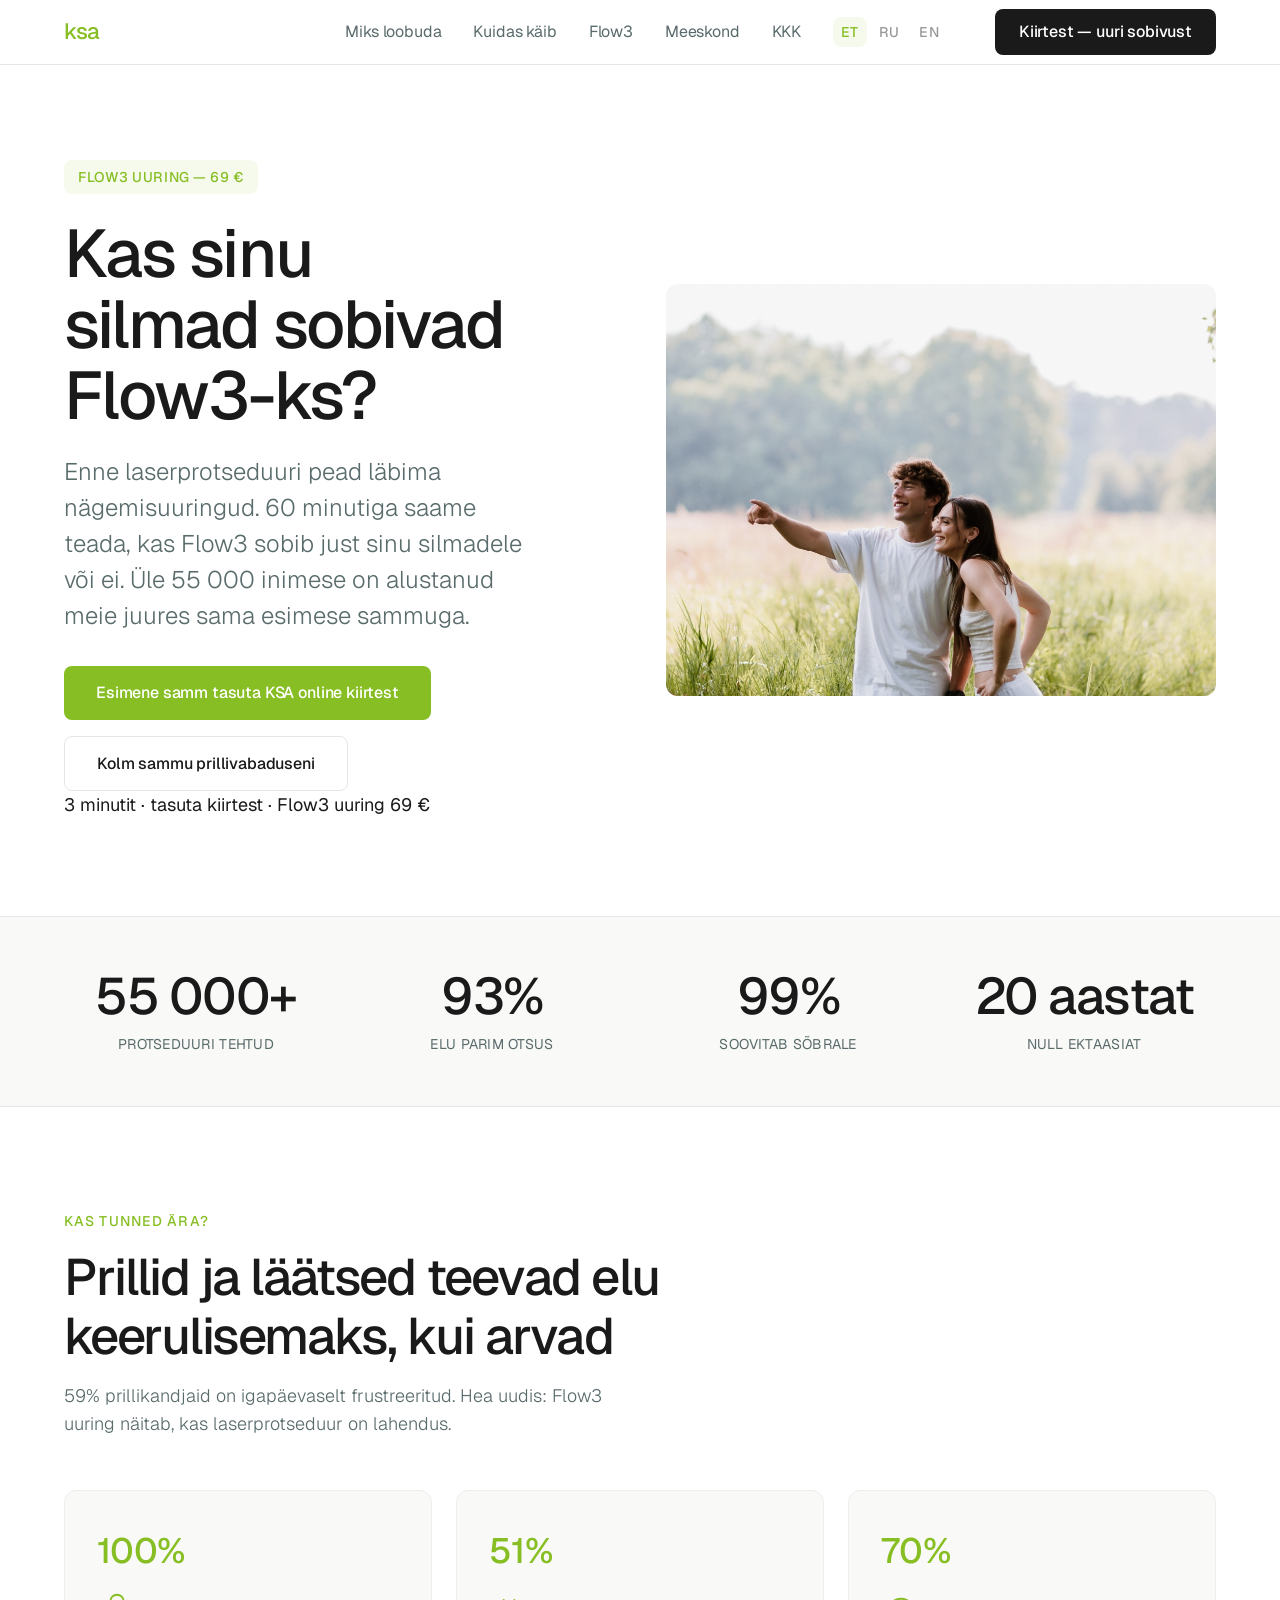
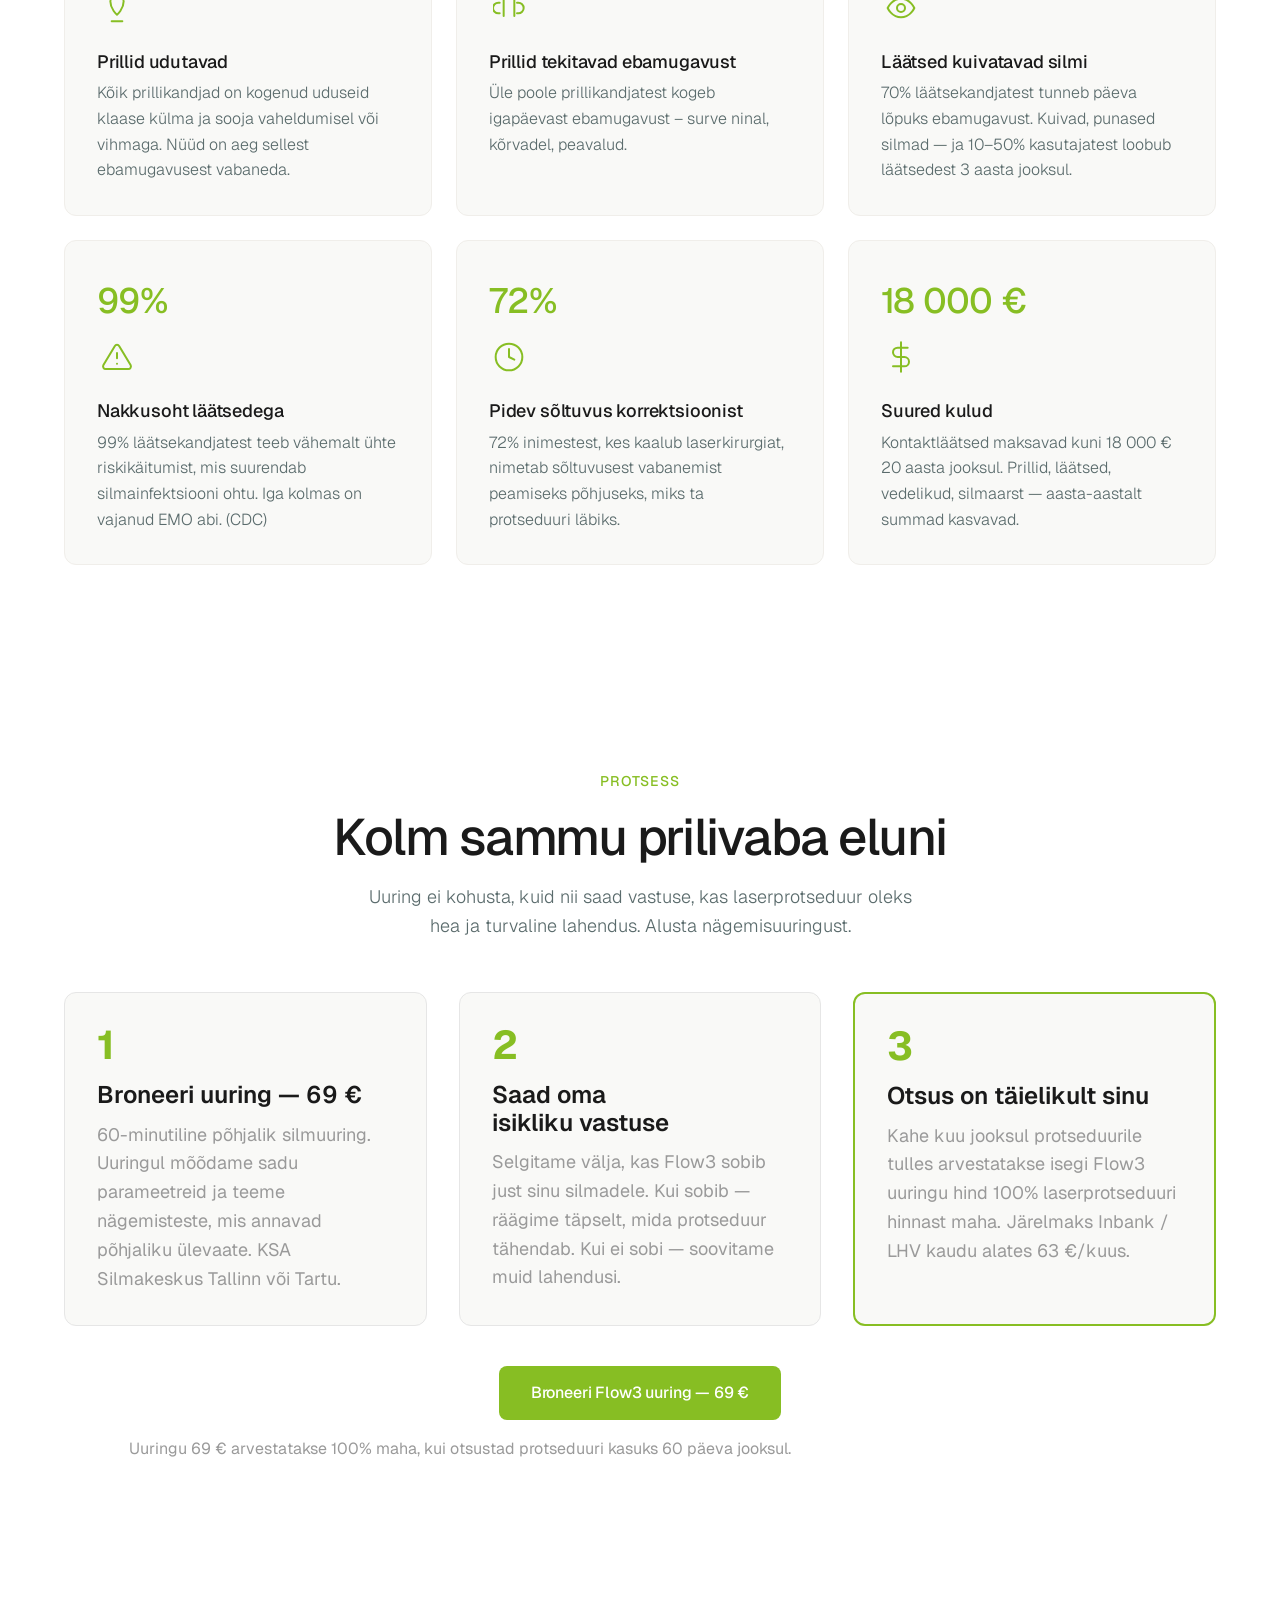
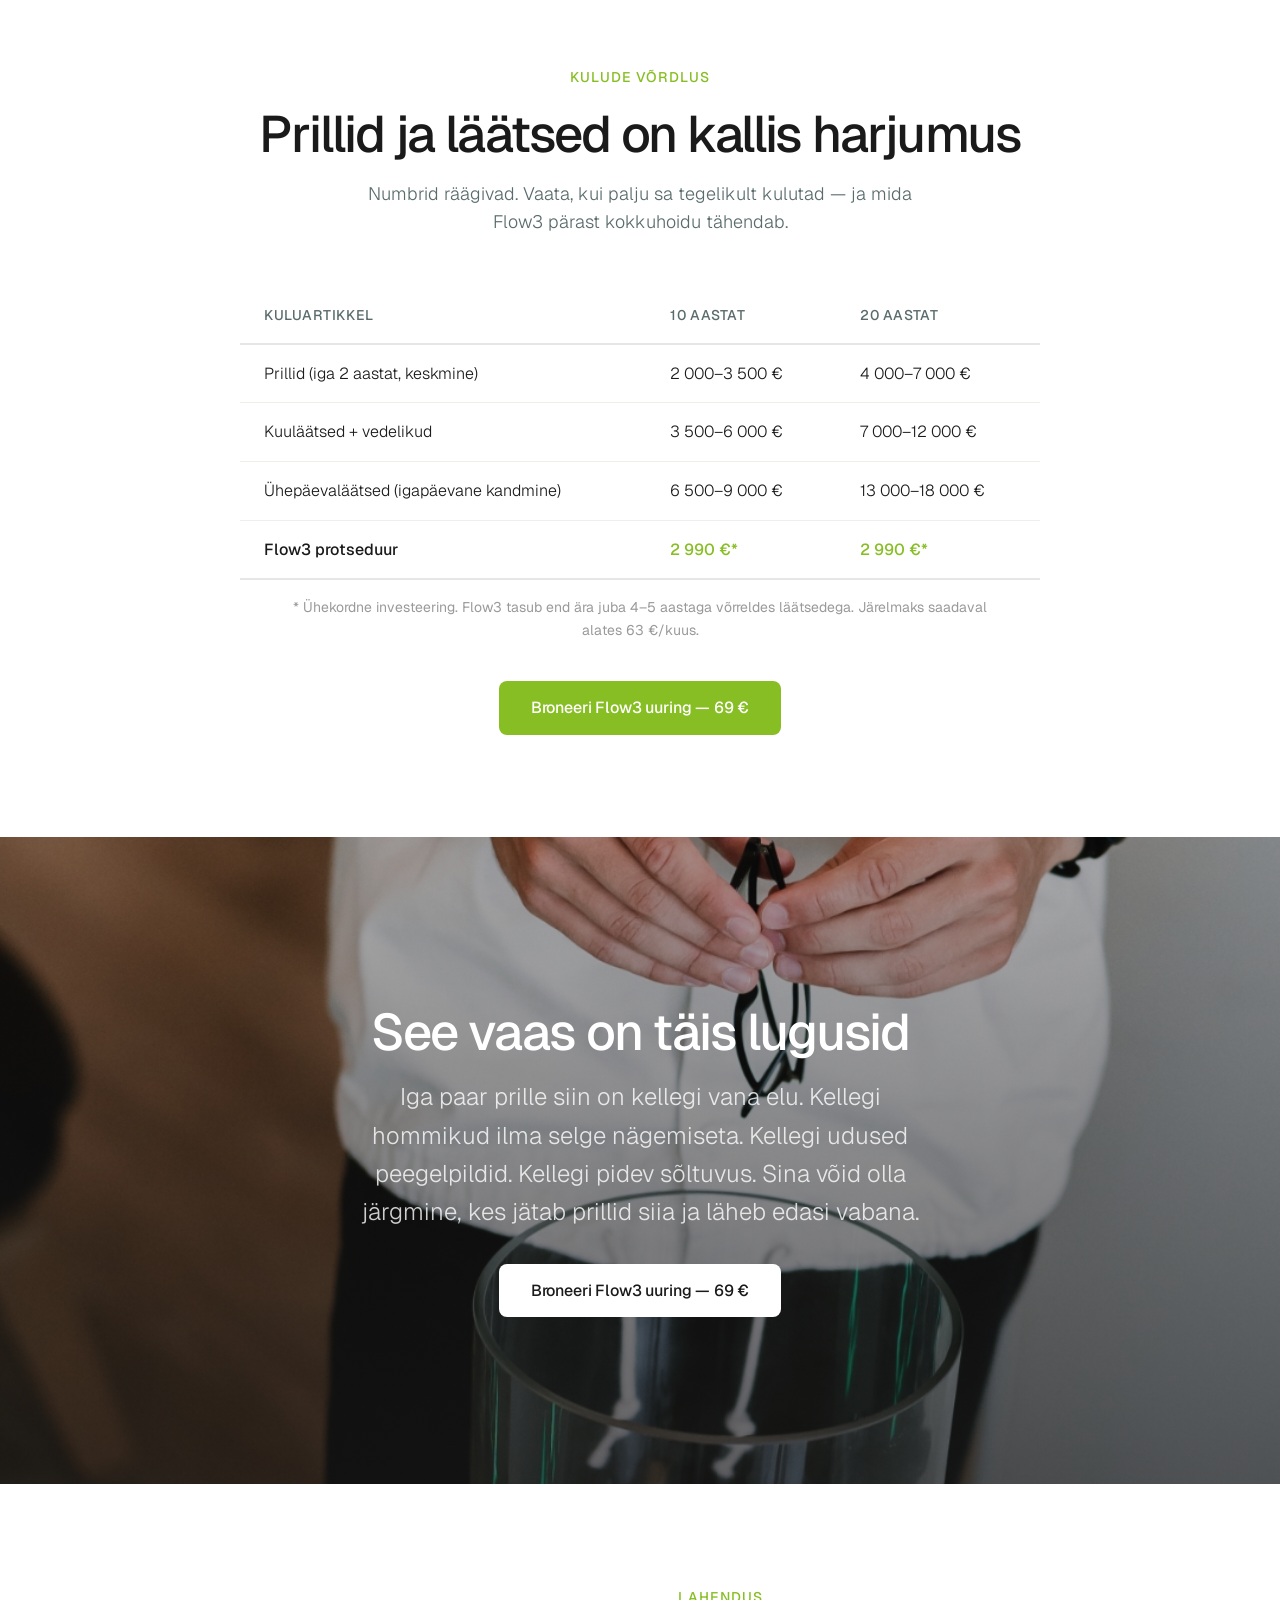
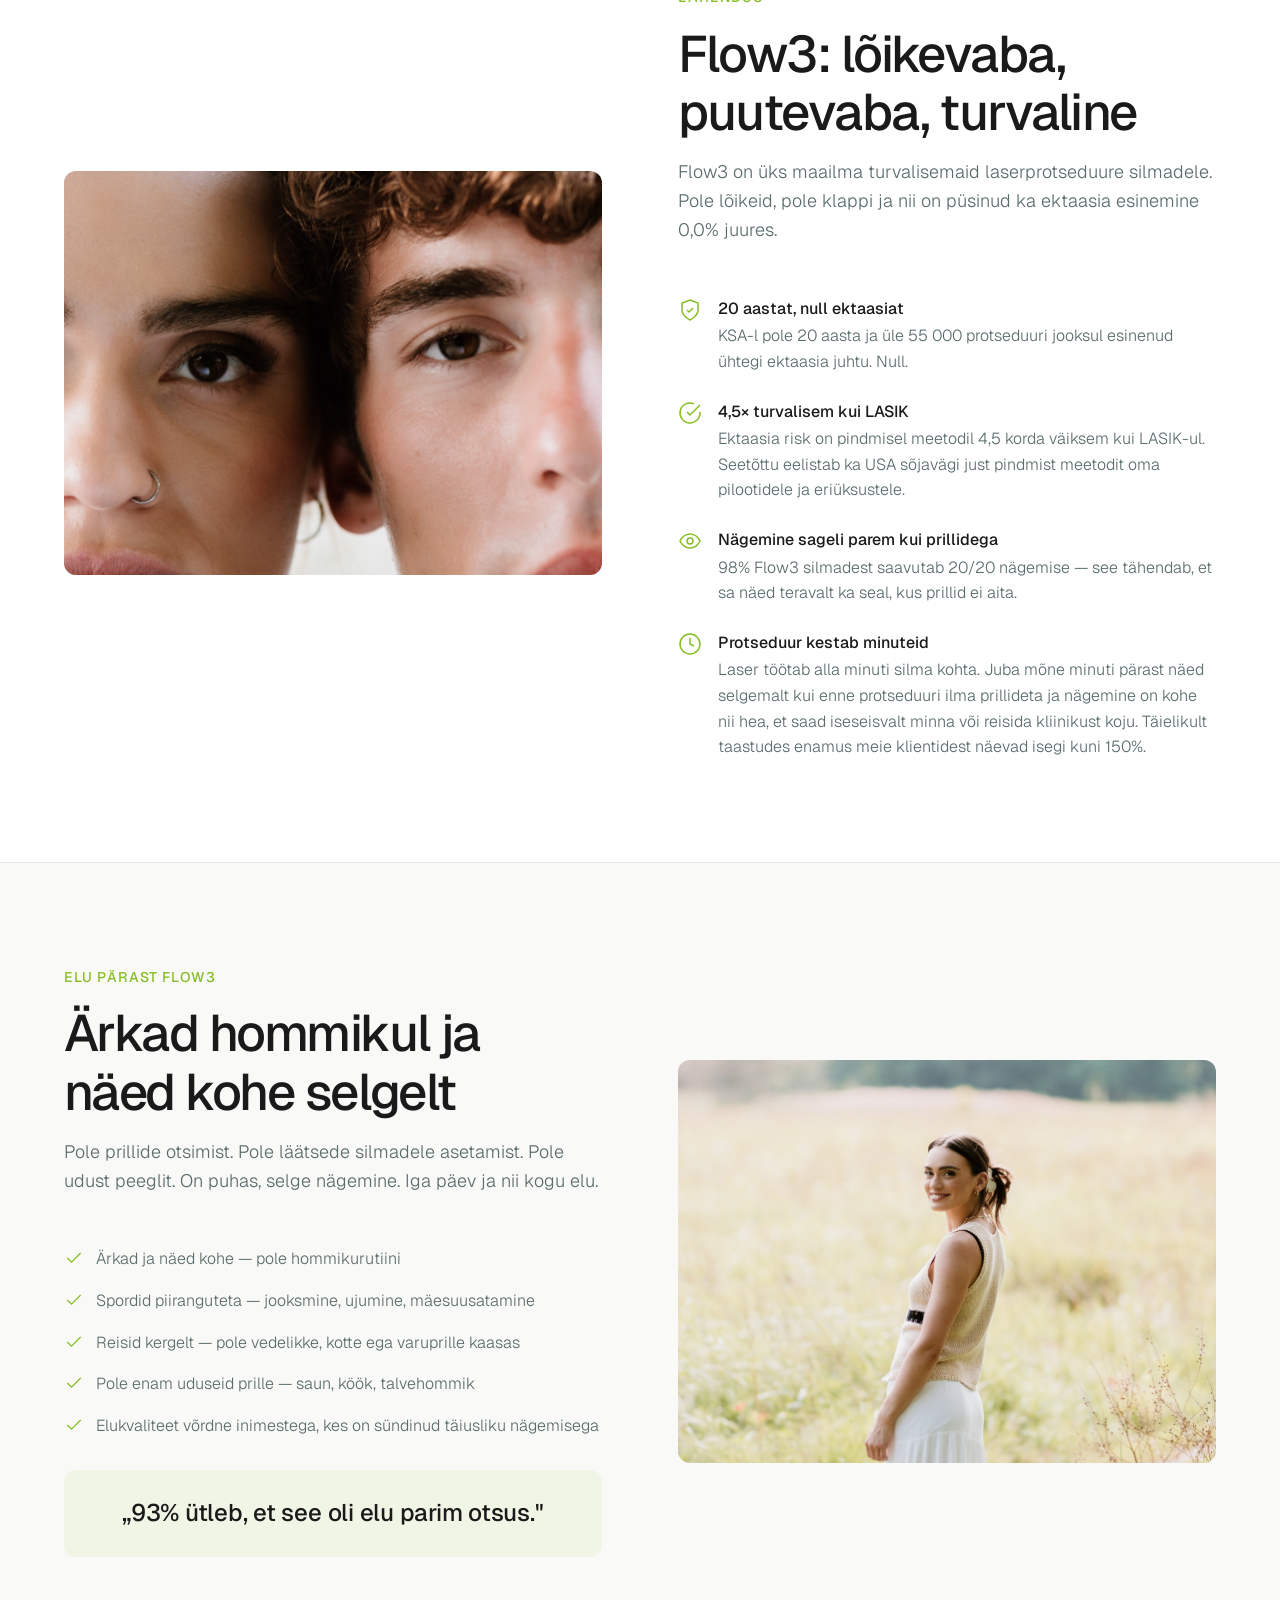
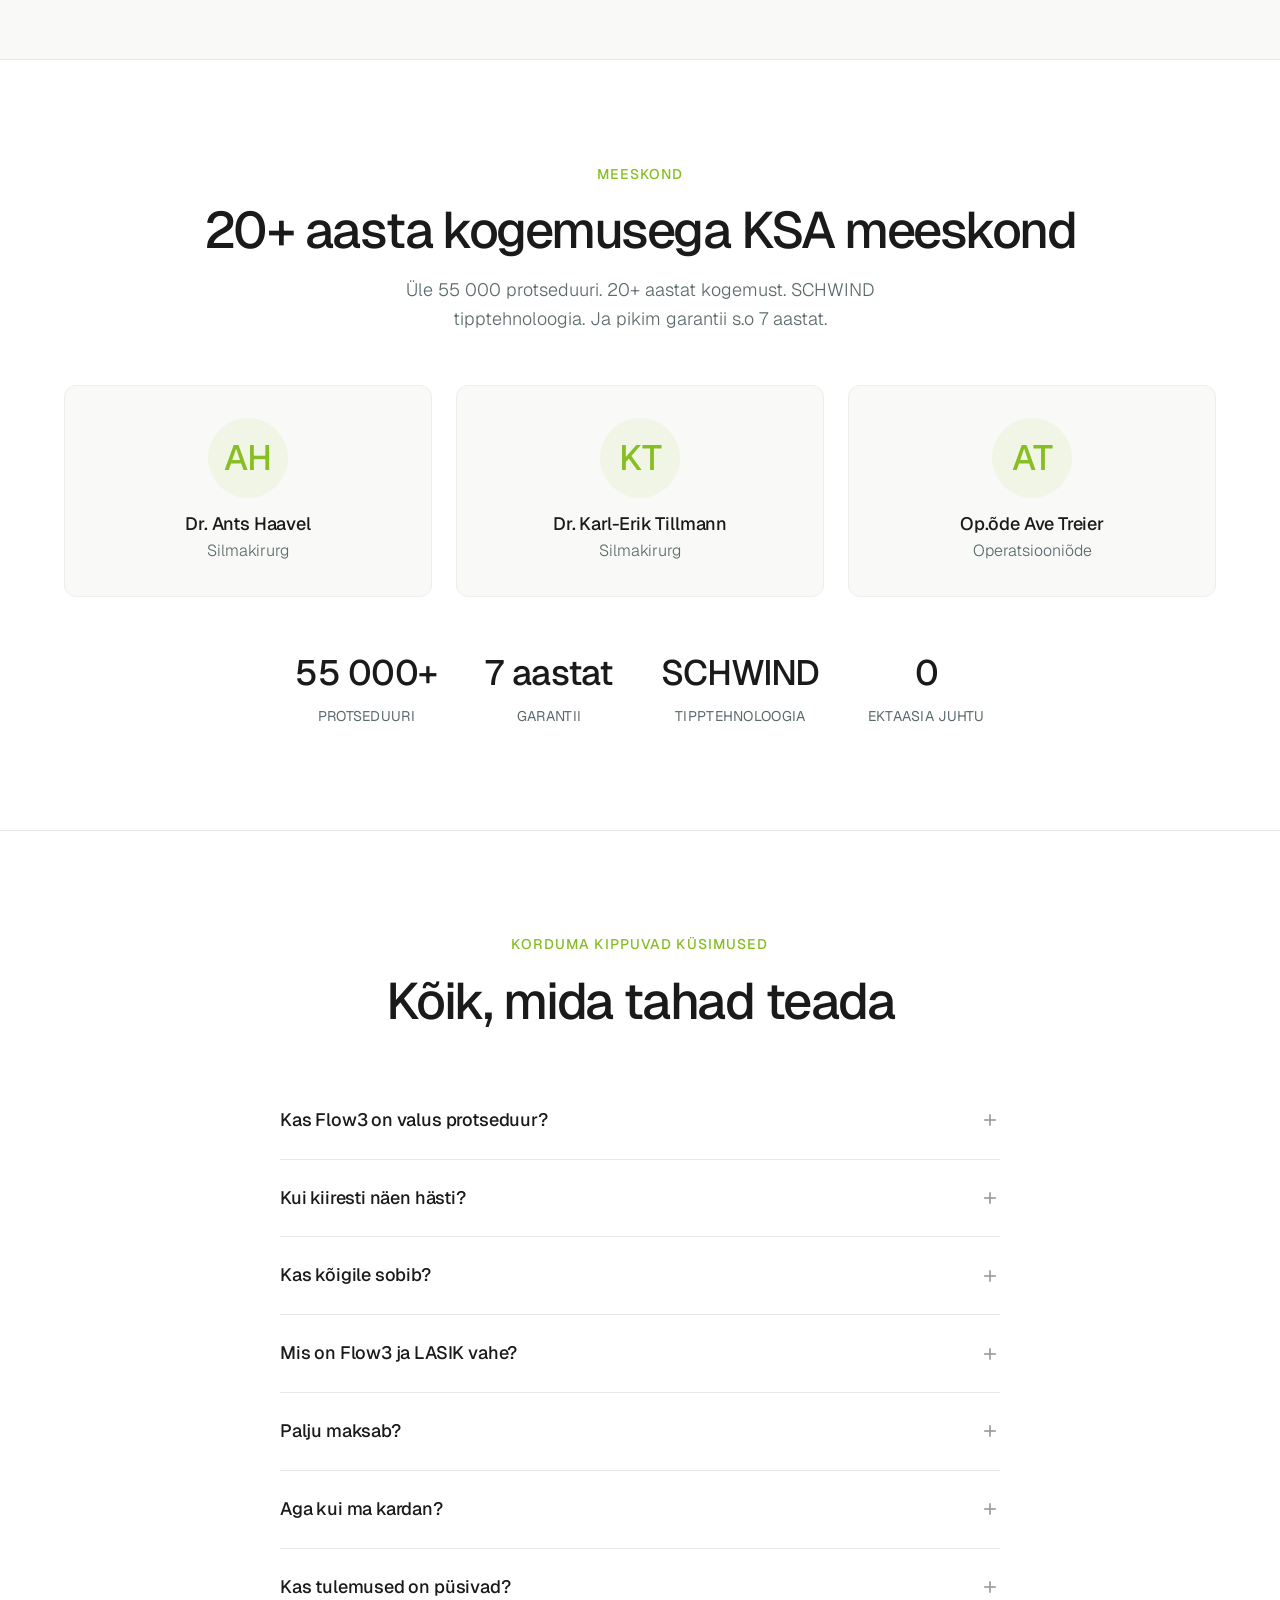
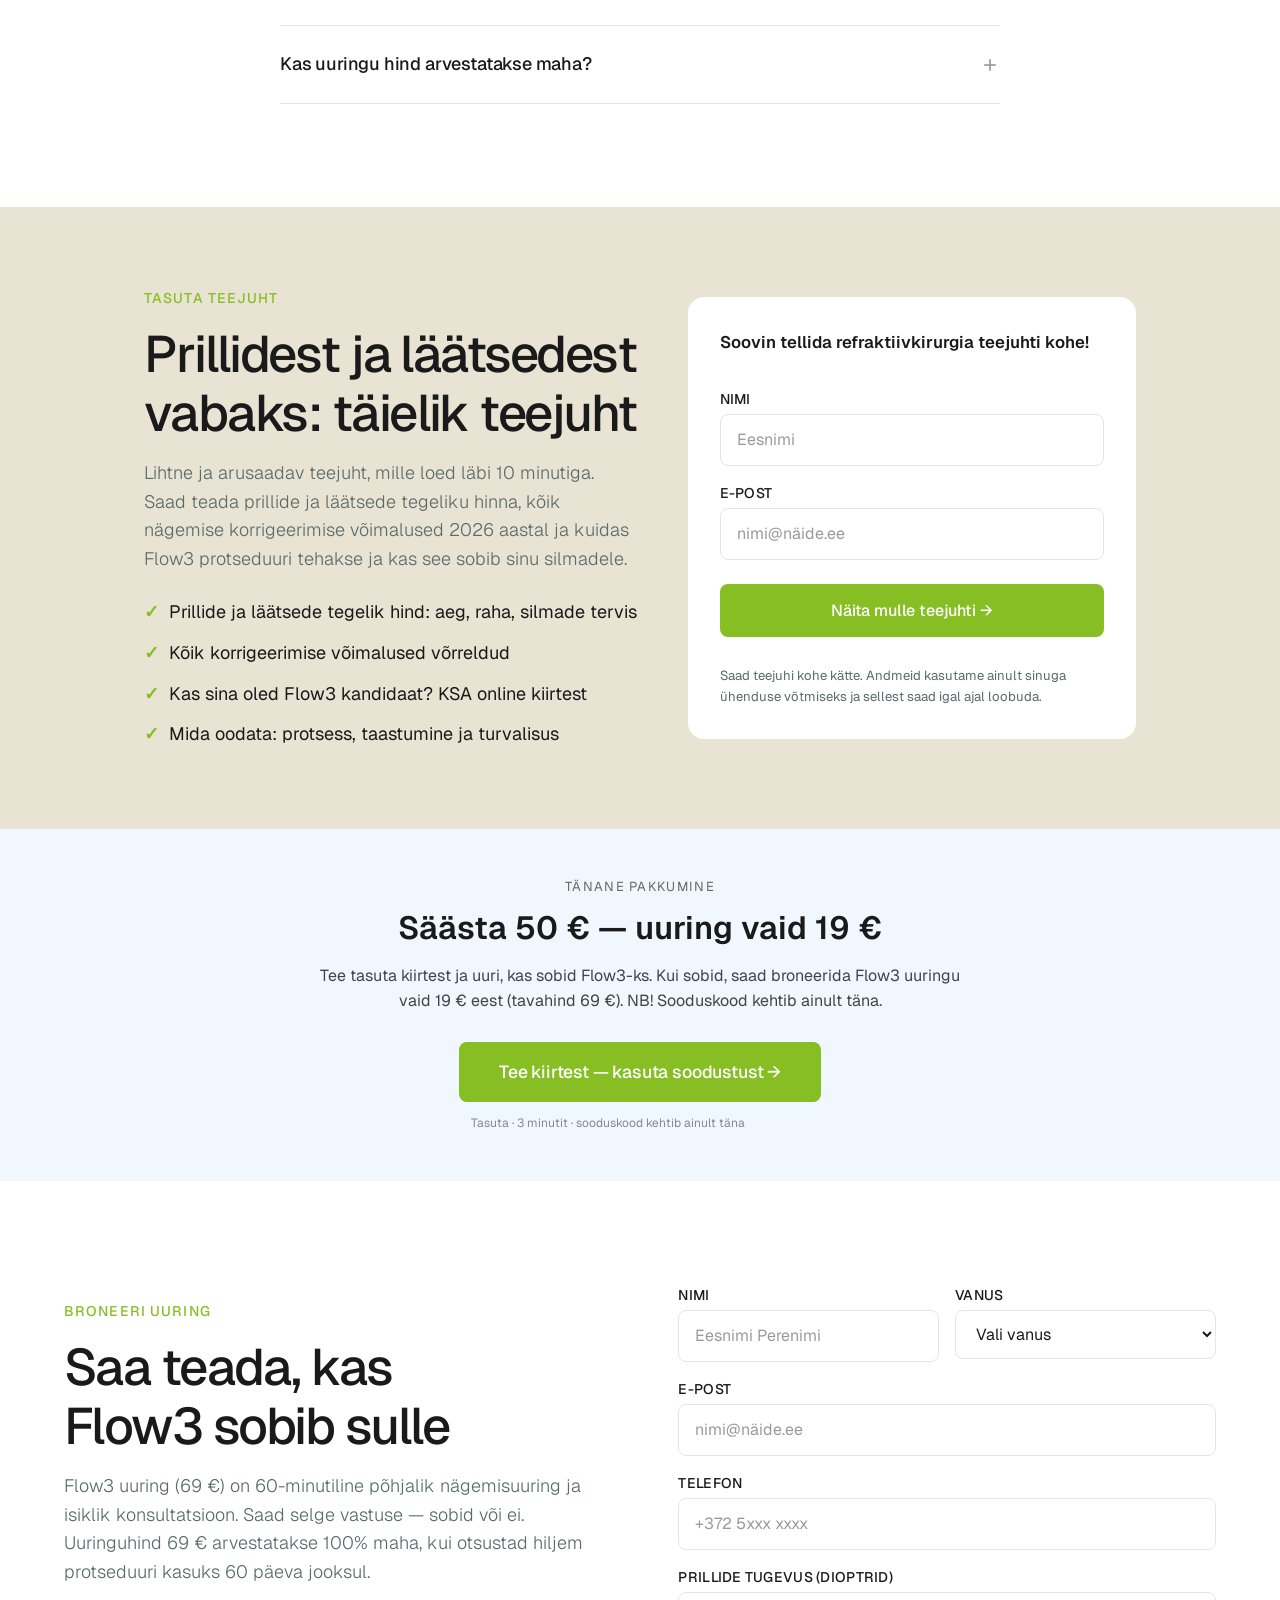
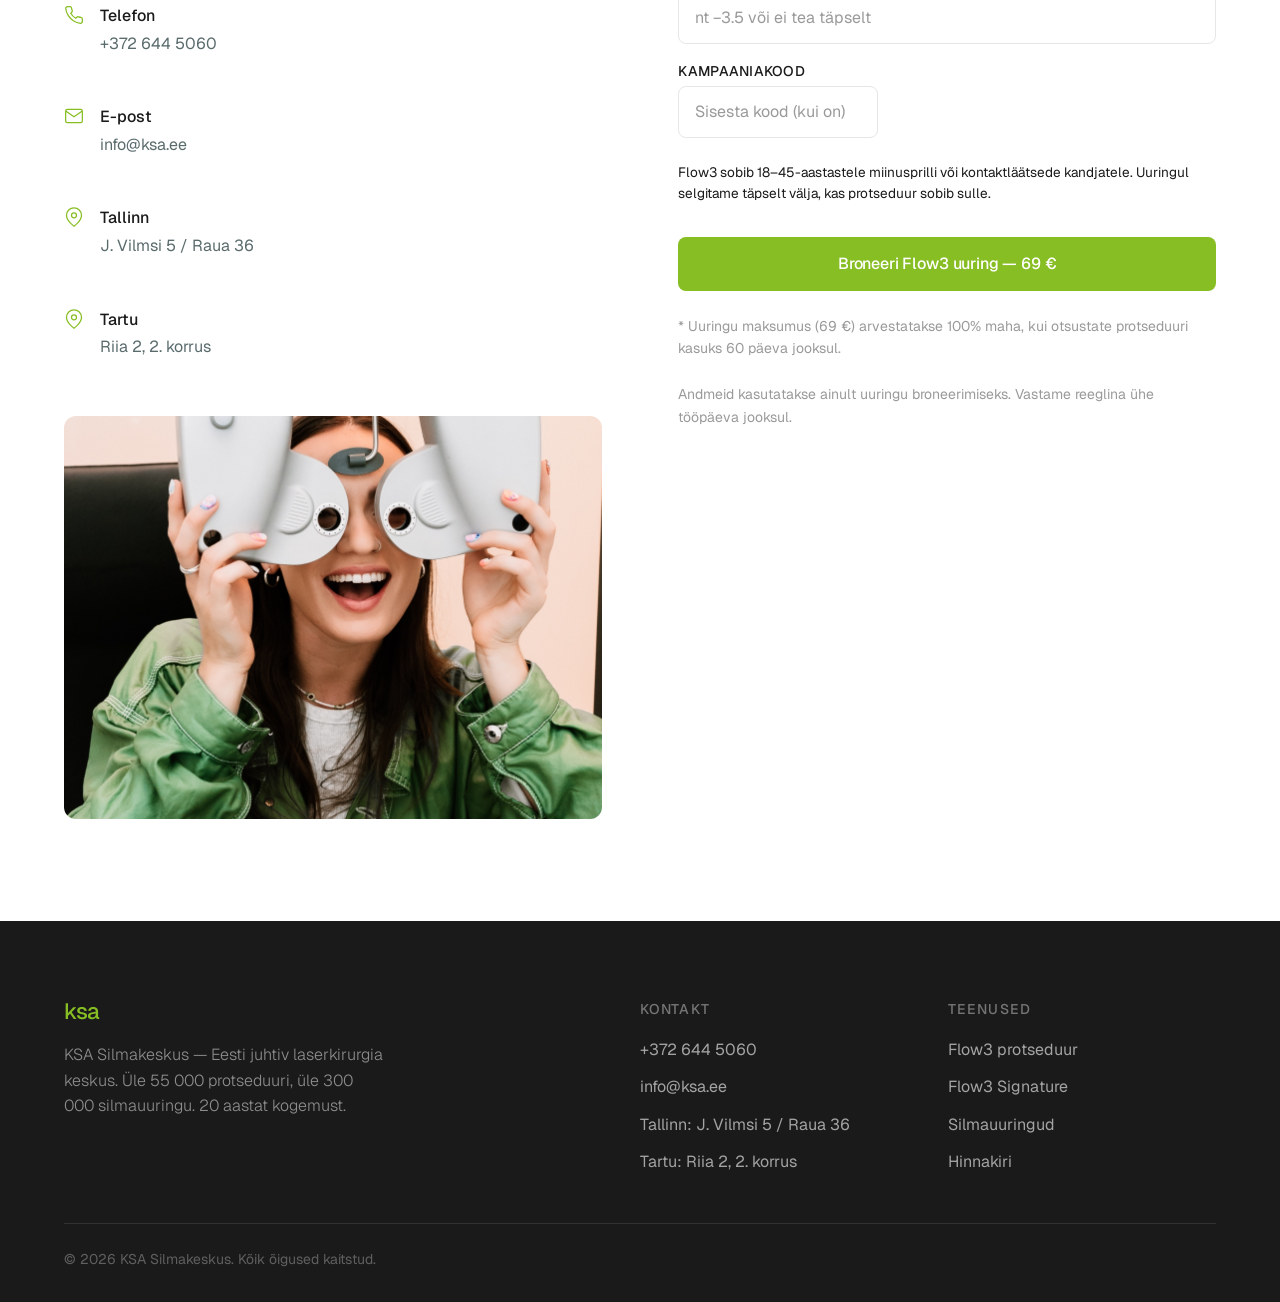
==== commit 89ca8fa7: "Sync Ants's ET LP copy edits; mirror to EN+RU; remove honest/честно, fix Tallinn spelling + stale 35" ====
--- a/index.html
+++ b/index.html
@@ -314,12 +314,12 @@
       <div class="hero__content">
         <div class="hero__badge">Flow3 uuring — 69 €</div>
         <h1 class="hero__title">Kas sinu silmad sobivad Flow3-ks?</h1>
-        <p class="hero__subtitle">Enne kui mõtled protseduurist, tee uuring. 60 minutiga saad teada, kas Flow3 sobib just sinu silmadele — ilma kohustuseta. Üle 55 000 inimese on alustanud sama sammuga.</p>
+        <p class="hero__subtitle">Enne laserprotseduuri pead läbima nägemisuuringud. 60 minutiga saame teada, kas Flow3 sobib just sinu silmadele või ei. Üle 55 000 inimese on alustanud meie juures sama esimese sammuga.</p>
         <div class="hero__actions">
-          <a href="https://kiirtest.ksa.ee" class="btn btn--primary" target="_blank" rel="noopener noreferrer">Tee kiirtest — uuri sobivust</a>
-          <a href="#kuidas" class="btn btn--outline">Kuidas see käib?</a>
-        </div>
-        <p class="hero__note">2 minutit · tasuta eeltest · uuring alates 19 €</p>
+          <a href="https://kiirtest.ksa.ee" class="btn btn--primary" target="_blank" rel="noopener noreferrer">Esimene samm tasuta KSA online kiirtest</a>
+          <a href="#kuidas" class="btn btn--outline">Kolm sammu prillivabaduseni</a>
+        </div>
+        <p class="hero__note">3 minutit · tasuta kiirtest · Flow3 uuring 69 €</p>
       </div>
       <div class="hero__image">
         <img src="./assets/couple-field.jpg" alt="Noor paar looduses, nautimas selget nägemist ilma prillideta" loading="eager" width="800" height="600">
@@ -357,7 +357,7 @@
   <div class="container">
     <div class="section__label">Kas tunned ära?</div>
     <h2 class="section__title">Prillid ja läätsed teevad elu keerulisemaks, kui arvad</h2>
-    <p class="section__subtitle">59% prillikandjaid on igapäevaselt frustreeritud. Hea uudis: uuring näitab, kas Flow3 saab su vabaks.</p>
+    <p class="section__subtitle">59% prillikandjaid on igapäevaselt frustreeritud. Hea uudis: Flow3 uuring näitab, kas laserprotseduur on lahendus.</p>
 
     <div class="benefits__grid">
       <div class="benefit-card reveal">
@@ -366,7 +366,7 @@
           <svg width="32" height="32" viewBox="0 0 24 24" fill="none" stroke="currentColor" stroke-width="1.5" stroke-linecap="round" stroke-linejoin="round"><path d="M12 2a5 5 0 0 1 5 5c0 6-5 10-5 10s-5-4-5-10a5 5 0 0 1 5-5z"/><path d="M8 22h8"/></svg>
         </div>
         <h3 class="benefit-card__title">Prillid udutavad</h3>
-        <p class="benefit-card__text">Kõik prillikandjad on kogenud uduseid klaase külma ja sooja vaheldumisel või vihmaga. On aeg sellest ebamugavusest vabaneda.</p>
+        <p class="benefit-card__text">Kõik prillikandjad on kogenud uduseid klaase külma ja sooja vaheldumisel või vihmaga. Nüüd on aeg sellest ebamugavusest vabaneda.</p>
       </div>
 
       <div class="benefit-card reveal">
@@ -375,7 +375,7 @@
           <svg width="32" height="32" viewBox="0 0 24 24" fill="none" stroke="currentColor" stroke-width="1.5" stroke-linecap="round" stroke-linejoin="round"><path d="M18 8h1a4 4 0 0 1 0 8h-1"/><path d="M5 8H4a4 4 0 0 0 0 8h1"/><line x1="8" y1="6" x2="8" y2="18"/><line x1="16" y1="6" x2="16" y2="18"/></svg>
         </div>
         <h3 class="benefit-card__title">Prillid tekitavad ebamugavust</h3>
-        <p class="benefit-card__text">Üle poole prillikandjatest kogeb igapäevast ebamugavust – surve ninal, kõrvadel, peavalud ja ärritus.</p>
+        <p class="benefit-card__text">Üle poole prillikandjatest kogeb igapäevast ebamugavust – surve ninal, kõrvadel, peavalud.</p>
       </div>
 
       <div class="benefit-card reveal">
@@ -384,7 +384,7 @@
           <svg width="32" height="32" viewBox="0 0 24 24" fill="none" stroke="currentColor" stroke-width="1.5" stroke-linecap="round" stroke-linejoin="round"><path d="M2 12s3-7 10-7 10 7 10 7-3 7-10 7-10-7-10-7z"/><circle cx="12" cy="12" r="3"/></svg>
         </div>
         <h3 class="benefit-card__title">Läätsed kuivatavad silmi</h3>
-        <p class="benefit-card__text">70% läätsekandjatest tunneb päeva lõpuks ebamugavust. Kuivad, punased silmad — ja 10–50% loobub läätsedest 3 aasta jooksul.</p>
+        <p class="benefit-card__text">70% läätsekandjatest tunneb päeva lõpuks ebamugavust. Kuivad, punased silmad — ja 10–50% kasutajatest loobub läätsedest 3 aasta jooksul.</p>
       </div>
 
       <div class="benefit-card reveal">
@@ -393,7 +393,7 @@
           <svg width="32" height="32" viewBox="0 0 24 24" fill="none" stroke="currentColor" stroke-width="1.5" stroke-linecap="round" stroke-linejoin="round"><path d="M10.29 3.86L1.82 18a2 2 0 0 0 1.71 3h16.94a2 2 0 0 0 1.71-3L13.71 3.86a2 2 0 0 0-3.42 0z"/><line x1="12" y1="9" x2="12" y2="13"/><line x1="12" y1="17" x2="12.01" y2="17"/></svg>
         </div>
         <h3 class="benefit-card__title">Nakkusoht läätsedega</h3>
-        <p class="benefit-card__text">99% läätsekandjatest teeb vähemalt ühte riskikäitumist, mis suurendab silmainfektsiooni ohtu. Iga 3. on vajanud arstivisiiti. (CDC)</p>
+        <p class="benefit-card__text">99% läätsekandjatest teeb vähemalt ühte riskikäitumist, mis suurendab silmainfektsiooni ohtu. Iga kolmas on vajanud EMO abi. (CDC)</p>
       </div>
 
       <div class="benefit-card reveal">
@@ -401,8 +401,8 @@
         <div class="benefit-card__icon">
           <svg width="32" height="32" viewBox="0 0 24 24" fill="none" stroke="currentColor" stroke-width="1.5" stroke-linecap="round" stroke-linejoin="round"><circle cx="12" cy="12" r="10"/><path d="M12 6v6l4 2"/></svg>
         </div>
-        <h3 class="benefit-card__title">Pidev sõltuvus</h3>
-        <p class="benefit-card__text">72% inimestest, kes kaalub laserkirurgiat, nimetab sõltuvushirmust vabanemist peamiseks põhjuseks. Sa pole üksi.</p>
+        <h3 class="benefit-card__title">Pidev sõltuvus korrektsioonist</h3>
+        <p class="benefit-card__text">72% inimestest, kes kaalub laserkirurgiat, nimetab sõltuvusest vabanemist peamiseks põhjuseks, miks ta protseduuri läbiks.</p>
       </div>
 
       <div class="benefit-card reveal">
@@ -410,8 +410,8 @@
         <div class="benefit-card__icon">
           <svg width="32" height="32" viewBox="0 0 24 24" fill="none" stroke="currentColor" stroke-width="1.5" stroke-linecap="round" stroke-linejoin="round"><line x1="12" y1="1" x2="12" y2="23"/><path d="M17 5H9.5a3.5 3.5 0 0 0 0 7h5a3.5 3.5 0 0 1 0 7H6"/></svg>
         </div>
-        <h3 class="benefit-card__title">Igavene kulu</h3>
-        <p class="benefit-card__text">Kontaktläätsed maksavad kuni 18 000 € 20 aasta jooksul. Prillid, läätsed, vedelikud, silmaarst — aasta-aastalt kasvab arve.</p>
+        <h3 class="benefit-card__title">Suured kulud</h3>
+        <p class="benefit-card__text">Kontaktläätsed maksavad kuni 18 000 € 20 aasta jooksul. Prillid, läätsed, vedelikud, silmaarst — aasta-aastalt summad kasvavad.</p>
       </div>
     </div>
   </div>
@@ -422,29 +422,29 @@
   <div class="container">
     <div class="section__label" style="text-align:center;">Protsess</div>
     <h2 class="section__title" style="text-align:center;">Kolm sammu prilivaba eluni</h2>
-    <p class="section__subtitle" style="text-align:center;margin-left:auto;margin-right:auto;margin-bottom:clamp(var(--space-10),4vw,var(--space-16));">Uuring ei ole kohustus — see on sinu isiklik vastus. Alusta sellest.</p>
+    <p class="section__subtitle" style="text-align:center;margin-left:auto;margin-right:auto;margin-bottom:clamp(var(--space-10),4vw,var(--space-16));">Uuring ei kohusta, kuid nii saad vastuse, kas laserprotseduur oleks hea ja turvaline lahendus. Alusta nägemisuuringust.</p>
 
     <div class="steps__grid" style="display:grid;grid-template-columns:repeat(auto-fit,minmax(260px,1fr));gap:var(--space-8);margin-bottom:var(--space-10);">
       <div class="step-card reveal" style="background:var(--color-surface);border:1px solid var(--color-border);border-radius:var(--radius-lg);padding:var(--space-8);position:relative;">
         <div style="font-size:2.5rem;font-weight:700;color:var(--color-accent);margin-bottom:var(--space-4);line-height:1;">1</div>
         <h3 style="font-size:var(--text-lg);font-weight:600;margin-bottom:var(--space-3);">Broneeri uuring — 69 €</h3>
-        <p style="color:var(--color-text-muted);line-height:1.6;">60-minutiline põhjalik silmuuring. Mõõdame sarvkesta paksust, silmarõhku ja dioptrite stabiilsust. Kaks asukohta: Tallinn või Tartu.</p>
+        <p style="color:var(--color-text-muted);line-height:1.6;">60-minutiline põhjalik silmuuring. Uuringul mõõdame sadu parameetreid ja teeme nägemisteste, mis annavad põhjaliku ülevaate. KSA Silmakeskus Tallinn või Tartu.</p>
       </div>
       <div class="step-card reveal" style="background:var(--color-surface);border:1px solid var(--color-border);border-radius:var(--radius-lg);padding:var(--space-8);position:relative;">
         <div style="font-size:2.5rem;font-weight:700;color:var(--color-accent);margin-bottom:var(--space-4);line-height:1;">2</div>
         <h3 style="font-size:var(--text-lg);font-weight:600;margin-bottom:var(--space-3);">Saad oma isikliku vastuse</h3>
-        <p style="color:var(--color-text-muted);line-height:1.6;">Arst selgitab, kas Flow3 sobib just sinu silmadele. Kui sobib — räägime täpselt, mida protseduur tähendab. Kui ei sobi — pakume ausalt alternatiive. Survet pole.</p>
+        <p style="color:var(--color-text-muted);line-height:1.6;">Selgitame välja, kas Flow3 sobib just sinu silmadele. Kui sobib — räägime täpselt, mida protseduur tähendab. Kui ei sobi — soovitame muid lahendusi.</p>
       </div>
       <div class="step-card reveal" style="background:var(--color-surface);border:2px solid var(--color-accent);border-radius:var(--radius-lg);padding:var(--space-8);position:relative;">
         <div style="font-size:2.5rem;font-weight:700;color:var(--color-accent);margin-bottom:var(--space-4);line-height:1;">3</div>
         <h3 style="font-size:var(--text-lg);font-weight:600;margin-bottom:var(--space-3);">Otsus on täielikult sinu</h3>
-        <p style="color:var(--color-text-muted);line-height:1.6;">Protseduuril minnes arvestatakse 69 € uuringu hind 100% maha. Järelmaks Inbank / LHV kaudu alates 63 €/kuus. Ei mingit kiiret.</p>
+        <p style="color:var(--color-text-muted);line-height:1.6;">Kahe kuu jooksul protseduurile tulles arvestatakse isegi Flow3 uuringu hind 100% laserprotseduuri hinnast maha. Järelmaks Inbank / LHV kaudu alates 63 €/kuus.</p>
       </div>
     </div>
 
     <div style="text-align:center;">
       <a href="#broneeri" class="btn btn--primary">Broneeri Flow3 uuring — 69 €</a>
-      <p style="margin-top:var(--space-4);font-size:var(--text-sm);color:var(--color-text-muted);">Uuringu 69 € arvestatakse 100% maha, kui valid protseduuri 60 päeva jooksul.</p>
+      <p style="margin-top:var(--space-4);font-size:var(--text-sm);color:var(--color-text-muted);">Uuringu 69 € arvestatakse 100% maha, kui otsustad protseduuri kasuks 60 päeva jooksul.</p>
     </div>
   </div>
 </section>
@@ -454,7 +454,7 @@
   <div class="container">
     <div class="section__label" style="text-align:center;">Kulude võrdlus</div>
     <h2 class="section__title" style="text-align:center;">Prillid ja läätsed on kallis harjumus</h2>
-    <p class="section__subtitle" style="text-align:center;margin-left:auto;margin-right:auto;margin-bottom:clamp(var(--space-10),4vw,var(--space-16));">Numbrid ei valeta. Vaata, kui palju sa tegelikult kulutad — ja mida Flow3 pärast kokkuhoidu tähendab.</p>
+    <p class="section__subtitle" style="text-align:center;margin-left:auto;margin-right:auto;margin-bottom:clamp(var(--space-10),4vw,var(--space-16));">Numbrid räägivad. Vaata, kui palju sa tegelikult kulutad — ja mida Flow3 pärast kokkuhoidu tähendab.</p>
 
     <table class="comparison__table reveal">
       <thead>
@@ -503,7 +503,7 @@
   <div class="dramatic__overlay"></div>
   <div class="dramatic__content reveal">
     <h2 class="dramatic__title">See vaas on täis lugusid</h2>
-    <p class="dramatic__text">Iga paar prille siin on kellegi vana elu. Kellegi hommikud ilma selge nägemiseta. Kellegi udused peegelpildid. Kellegi pidev sõltuvus. Sina võid olla järgmine, kes jätab prillid siia — ja läheb edasi vabana.</p>
+    <p class="dramatic__text">Iga paar prille siin on kellegi vana elu. Kellegi hommikud ilma selge nägemiseta. Kellegi udused peegelpildid. Kellegi pidev sõltuvus. Sina võid olla järgmine, kes jätab prillid siia ja läheb edasi vabana.</p>
     <a href="#broneeri" class="btn btn--white">Broneeri Flow3 uuring — 69 €</a>
   </div>
 </section>
@@ -518,7 +518,7 @@
       <div>
         <div class="section__label">Lahendus</div>
         <h2 class="section__title">Flow3: lõikevaba, puutevaba, turvaline</h2>
-        <p class="section__subtitle">Flow3 on maailma turvalisim laserprotseduur silmadele. Mitte lõige, mitte klapp — puhas laserkiir, mis kujundab sarvkesta pinna ilma sellesse puutumata.</p>
+        <p class="section__subtitle">Flow3 on üks maailma turvalisemaid laserprotseduure silmadele. Pole lõikeid, pole klappi ja nii on püsinud ka ektaasia esinemine 0,0% juures.</p>
 
         <div class="solution__features">
           <div class="solution__feature">
@@ -562,7 +562,7 @@
       <div>
         <div class="section__label">Elu pärast Flow3</div>
         <h2 class="section__title">Ärkad hommikul ja näed kohe selgelt</h2>
-        <p class="section__subtitle">Pole prillide otsimist. Pole läätsede silmadele asetamist. Pole udust peeglit. Pole midagi — ainult puhas, selge nägemine. Iga päev. Kogu elu.</p>
+        <p class="section__subtitle">Pole prillide otsimist. Pole läätsede silmadele asetamist. Pole udust peeglit. On puhas, selge nägemine. Iga päev ja nii kogu elu.</p>
 
         <div class="life-after__list">
           <div class="life-after__item">
@@ -600,8 +600,8 @@
 <section class="team" id="meeskond">
   <div class="container">
     <div class="section__label" style="text-align:center;">Meeskond</div>
-    <h2 class="section__title" style="text-align:center;">20 aasta kogemusega KSA meeskond</h2>
-    <p class="section__subtitle" style="text-align:center;margin-left:auto;margin-right:auto;">Üle 55 000 protseduuri. 20 aastat kogemust. SCHWIND tipptehnoloogia. Ja pikim garantii kogu Baltikumis — kuni 7 aastat.</p>
+    <h2 class="section__title" style="text-align:center;">20+ aasta kogemusega KSA meeskond</h2>
+    <p class="section__subtitle" style="text-align:center;margin-left:auto;margin-right:auto;">Üle 55 000 protseduuri. 20+ aastat kogemust. SCHWIND tipptehnoloogia. Ja pikim garantii s.o 7 aastat.</p>
 
     <div class="team__grid">
       <div class="team-card reveal">
@@ -670,7 +670,7 @@
           Kas kõigile sobib?
           <svg class="faq__icon" viewBox="0 0 24 24" fill="none" stroke="currentColor" stroke-width="2"><line x1="12" y1="5" x2="12" y2="19"/><line x1="5" y1="12" x2="19" y2="12"/></svg>
         </button>
-        <div class="faq__answer"><div class="faq__answer-inner">Flow3 sobib enamikule lühinägelikele vanuses 18–45. Uuringu käigus mõõdame sarvkesta paksust, silma tervist ja dioptrite stabiilsust. Kui Flow3 sinu jaoks ei sobi, räägime ausalt ja pakume alternatiive. Seetõttu ongi uuring nii oluline — see on sinu isiklik vastus.</div></div>
+        <div class="faq__answer"><div class="faq__answer-inner">Flow3 sobib enamikule lühinägelikele vanuses 18–45. Uuringu käigus mõõdame sarvkesta paksust, silma tervist ja dioptrite stabiilsust. Kui Flow3 sinu jaoks ei sobi, räägime sellest otse ja pakume alternatiive. Seetõttu ongi uuring nii oluline — see on sinu isiklik vastus.</div></div>
       </div>
 
       <div class="faq__item">
@@ -723,18 +723,18 @@
       <div>
         <div class="section__label">Tasuta teejuht</div>
         <h2 class="section__title" style="margin-bottom:var(--space-4);">Prillidest ja läätsedest vabaks: täielik teejuht</h2>
-        <p class="section__subtitle" style="margin-bottom:var(--space-6);">Lihtne ja arusaadav teejuht, mille loed läbi 10 minutiga. Saad teada prillide ja läätsede tegeliku hinna, kõik nägemise korrigeerimise võimalused 2026, kuidas Flow3 töötab ja kas see sobib just sulle.</p>
+        <p class="section__subtitle" style="margin-bottom:var(--space-6);">Lihtne ja arusaadav teejuht, mille loed läbi 10 minutiga. Saad teada prillide ja läätsede tegeliku hinna, kõik nägemise korrigeerimise võimalused 2026 aastal ja kuidas Flow3 protseduuri tehakse ja kas see sobib sinu silmadele.</p>
         <ul style="list-style:none;padding:0;margin:0;display:flex;flex-direction:column;gap:var(--space-3);">
           <li style="display:flex;gap:10px;align-items:flex-start;"><span style="color:var(--color-accent);font-weight:700;">✓</span> Prillide ja läätsede tegelik hind: aeg, raha, silmade tervis</li>
-          <li style="display:flex;gap:10px;align-items:flex-start;"><span style="color:var(--color-accent);font-weight:700;">✓</span> Kõik korrigeerimise võimalused kõrvuti võrreldud</li>
-          <li style="display:flex;gap:10px;align-items:flex-start;"><span style="color:var(--color-accent);font-weight:700;">✓</span> Kas sina oled Flow3 kandidaat? Lihtne enesetest</li>
+          <li style="display:flex;gap:10px;align-items:flex-start;"><span style="color:var(--color-accent);font-weight:700;">✓</span> Kõik korrigeerimise võimalused võrreldud</li>
+          <li style="display:flex;gap:10px;align-items:flex-start;"><span style="color:var(--color-accent);font-weight:700;">✓</span> Kas sina oled Flow3 kandidaat? KSA online kiirtest</li>
           <li style="display:flex;gap:10px;align-items:flex-start;"><span style="color:var(--color-accent);font-weight:700;">✓</span> Mida oodata: protsess, taastumine ja turvalisus</li>
         </ul>
       </div>
       <div>
         <form class="form" id="guideForm" novalidate style="background:#fff;padding:var(--space-8);border-radius:16px;">
           <input type="hidden" name="lp_source" value="LP-Glasses-ET-Guide">
-          <p style="font-weight:600;font-size:1.05rem;margin-bottom:var(--space-4);">Saa tasuta teejuht kohe kätte</p>
+          <p style="font-weight:600;font-size:1.05rem;margin-bottom:var(--space-4);">Soovin tellida refraktiivkirurgia teejuhti kohe!</p>
           <div class="form__group">
             <label class="form__label" for="guide_name">Nimi</label>
             <input class="form__input" type="text" id="guide_name" name="name" placeholder="Eesnimi" required>
@@ -744,7 +744,7 @@
             <input class="form__input" type="email" id="guide_email" name="email" placeholder="nimi@näide.ee" required>
           </div>
           <button type="submit" class="btn btn--primary" style="width:100%;margin-top:var(--space-2);">Näita mulle teejuhti →</button>
-          <p class="form__note" style="margin-top:var(--space-3);color:var(--color-text-secondary);font-size:0.82rem;">Saad teejuhi kohe kätte. Andmeid kasutame ainult sinuga ühenduse võtmiseks ja saad igal ajal loobuda.</p>
+          <p class="form__note" style="margin-top:var(--space-3);color:var(--color-text-secondary);font-size:0.82rem;">Saad teejuhi kohe kätte. Andmeid kasutame ainult sinuga ühenduse võtmiseks ja sellest saad igal ajal loobuda.</p>
         </form>
 
         <div class="form__success" id="guideSuccess">
@@ -752,7 +752,7 @@
           <span>Ava see kohe allolevast nupust.</span>
           <div style="display:flex;flex-direction:column;gap:var(--space-3);margin-top:var(--space-5);">
             <a href="./guide.html" target="_blank" rel="noopener" class="btn btn--primary" style="width:100%;" onclick="if(typeof gtag!=='undefined'){gtag('event','guide_open',{event_category:'Glasses LP',event_label:'guide_download'})}">Ava teejuht kohe →</a>
-            <a href="https://kiirtest.ksa.ee?utm_source=guide&utm_medium=lp&utm_campaign=glasses_guide" target="_blank" rel="noopener" class="btn" style="width:100%;background:#fff;color:var(--color-accent-hover);border:1.5px solid var(--color-accent);" onclick="if(typeof gtag!=='undefined'){gtag('event','kiirtest_cta_click',{event_category:'Glasses LP',event_label:'after_guide'})}">Järgmine samm: tee 2-min kiirtest</a>
+            <a href="https://kiirtest.ksa.ee?utm_source=guide&utm_medium=lp&utm_campaign=glasses_guide" target="_blank" rel="noopener" class="btn" style="width:100%;background:#fff;color:var(--color-accent-hover);border:1.5px solid var(--color-accent);" onclick="if(typeof gtag!=='undefined'){gtag('event','kiirtest_cta_click',{event_category:'Glasses LP',event_label:'after_guide'})}">Järgmine samm: tee 3-min tasuta KSA online kiirtest</a>
           </div>
         </div>
       </div>
@@ -764,9 +764,9 @@
   <div style="max-width:640px;margin:0 auto;">
     <p style="font-size:13px;text-transform:uppercase;letter-spacing:0.1em;color:#666;margin-bottom:12px;">Tänane pakkumine</p>
     <h2 style="font-size:clamp(1.5rem,3vw,2rem);font-weight:600;margin-bottom:16px;">Säästa 50 € — uuring vaid 19 €</h2>
-    <p style="font-size:1rem;color:#444;margin-bottom:28px;line-height:1.6;">Tee tasuta kiirtest ja uuri, kas sobid Flow3-ks. Kui sobid, saad broneerida kliinilise uuringu vaid 19 € eest (tavahind 69 €). Boonuskood kehtib ainult täna.</p>
-    <a href="https://kiirtest.ksa.ee" target="_blank" rel="noopener noreferrer" class="btn btn--primary" style="font-size:1.1rem;padding:16px 40px;" onclick="gtag('event','kiirtest_cta_click',{event_category:'Glasses LP',event_label:'mid_page_bonus'})">Tee kiirtest — kasuta boonust →</a>
-    <p style="font-size:12px;color:#888;margin-top:12px;">Tasuta · 2 minutit · boonuskood ainult täna</p>
+    <p style="font-size:1rem;color:#444;margin-bottom:28px;line-height:1.6;">Tee tasuta kiirtest ja uuri, kas sobid Flow3-ks. Kui sobid, saad broneerida Flow3 uuringu vaid 19 € eest (tavahind 69 €). NB! Sooduskood kehtib ainult täna.</p>
+    <a href="https://kiirtest.ksa.ee" target="_blank" rel="noopener noreferrer" class="btn btn--primary" style="font-size:1.1rem;padding:16px 40px;" onclick="gtag('event','kiirtest_cta_click',{event_category:'Glasses LP',event_label:'mid_page_bonus'})">Tee kiirtest — kasuta soodustust →</a>
+    <p style="font-size:12px;color:#888;margin-top:12px;">Tasuta · 3 minutit · sooduskood kehtib ainult täna</p>
   </div>
 </section>
 
@@ -777,7 +777,7 @@
       <div class="contact__info">
         <div class="section__label">Broneeri uuring</div>
         <h2 class="section__title">Saa teada, kas Flow3 sobib sulle</h2>
-        <p class="section__subtitle" style="margin-bottom:var(--space-4);">Flow3 uuring (69 €) on 60-minutiline põhjalik silmuuring ja isiklik konsultatsioon. Saad selge vastuse — sobid või ei sobi. Uuringu 69 € arvestatakse 100% maha, kui valid protseduuri 60 päeva jooksul.</p>
+        <p class="section__subtitle" style="margin-bottom:var(--space-4);">Flow3 uuring (69 €) on 60-minutiline põhjalik nägemisuuring ja isiklik konsultatsioon. Saad selge vastuse — sobid või ei. Uuringuhind 69 € arvestatakse 100% maha, kui otsustad hiljem protseduuri kasuks 60 päeva jooksul.</p>
 
         <div style="display:flex;flex-direction:column;gap:var(--space-6);margin-top:var(--space-4);">
           <div class="contact__detail">
@@ -853,10 +853,10 @@
             <label class="form__label" for="campaign_code">Kampaaniakood</label>
             <input class="form__input form__input--short" type="text" id="campaign_code" name="campaign_code" placeholder="Sisesta kood (kui on)">
           </div>
-          <p class="form__note" style="margin-bottom:var(--space-2);color:var(--text-secondary);font-size:0.85rem;">Flow3 sobib 18–45-aastastele lühinägelikele. Uuringul selgitame, kas protseduur sobib just sulle.</p>
+          <p class="form__note" style="margin-bottom:var(--space-2);color:var(--text-secondary);font-size:0.85rem;">Flow3 sobib 18–45-aastastele miinusprilli või kontaktläätsede kandjatele. Uuringul selgitame täpselt välja, kas protseduur sobib sulle.</p>
           <button type="submit" class="btn btn--primary" style="width:100%;margin-top:var(--space-2);">Broneeri Flow3 uuring — 69 €</button>
-          <p class="form__note">* Uuringu maksumus (69 €) arvestatakse 100% maha, kui tellite protseduuri 60 päeva jooksul.</p>
-          <p class="form__note">Andmeid kasutatakse ainult uuringu broneerimiseks. Vastame tavaliselt ühe tööpäeva jooksul.</p>
+          <p class="form__note">* Uuringu maksumus (69 €) arvestatakse 100% maha, kui otsustate protseduuri kasuks 60 päeva jooksul.</p>
+          <p class="form__note">Andmeid kasutatakse ainult uuringu broneerimiseks. Vastame reeglina ühe tööpäeva jooksul.</p>
         </form>
 
         <div class="form__success" id="formSuccess">
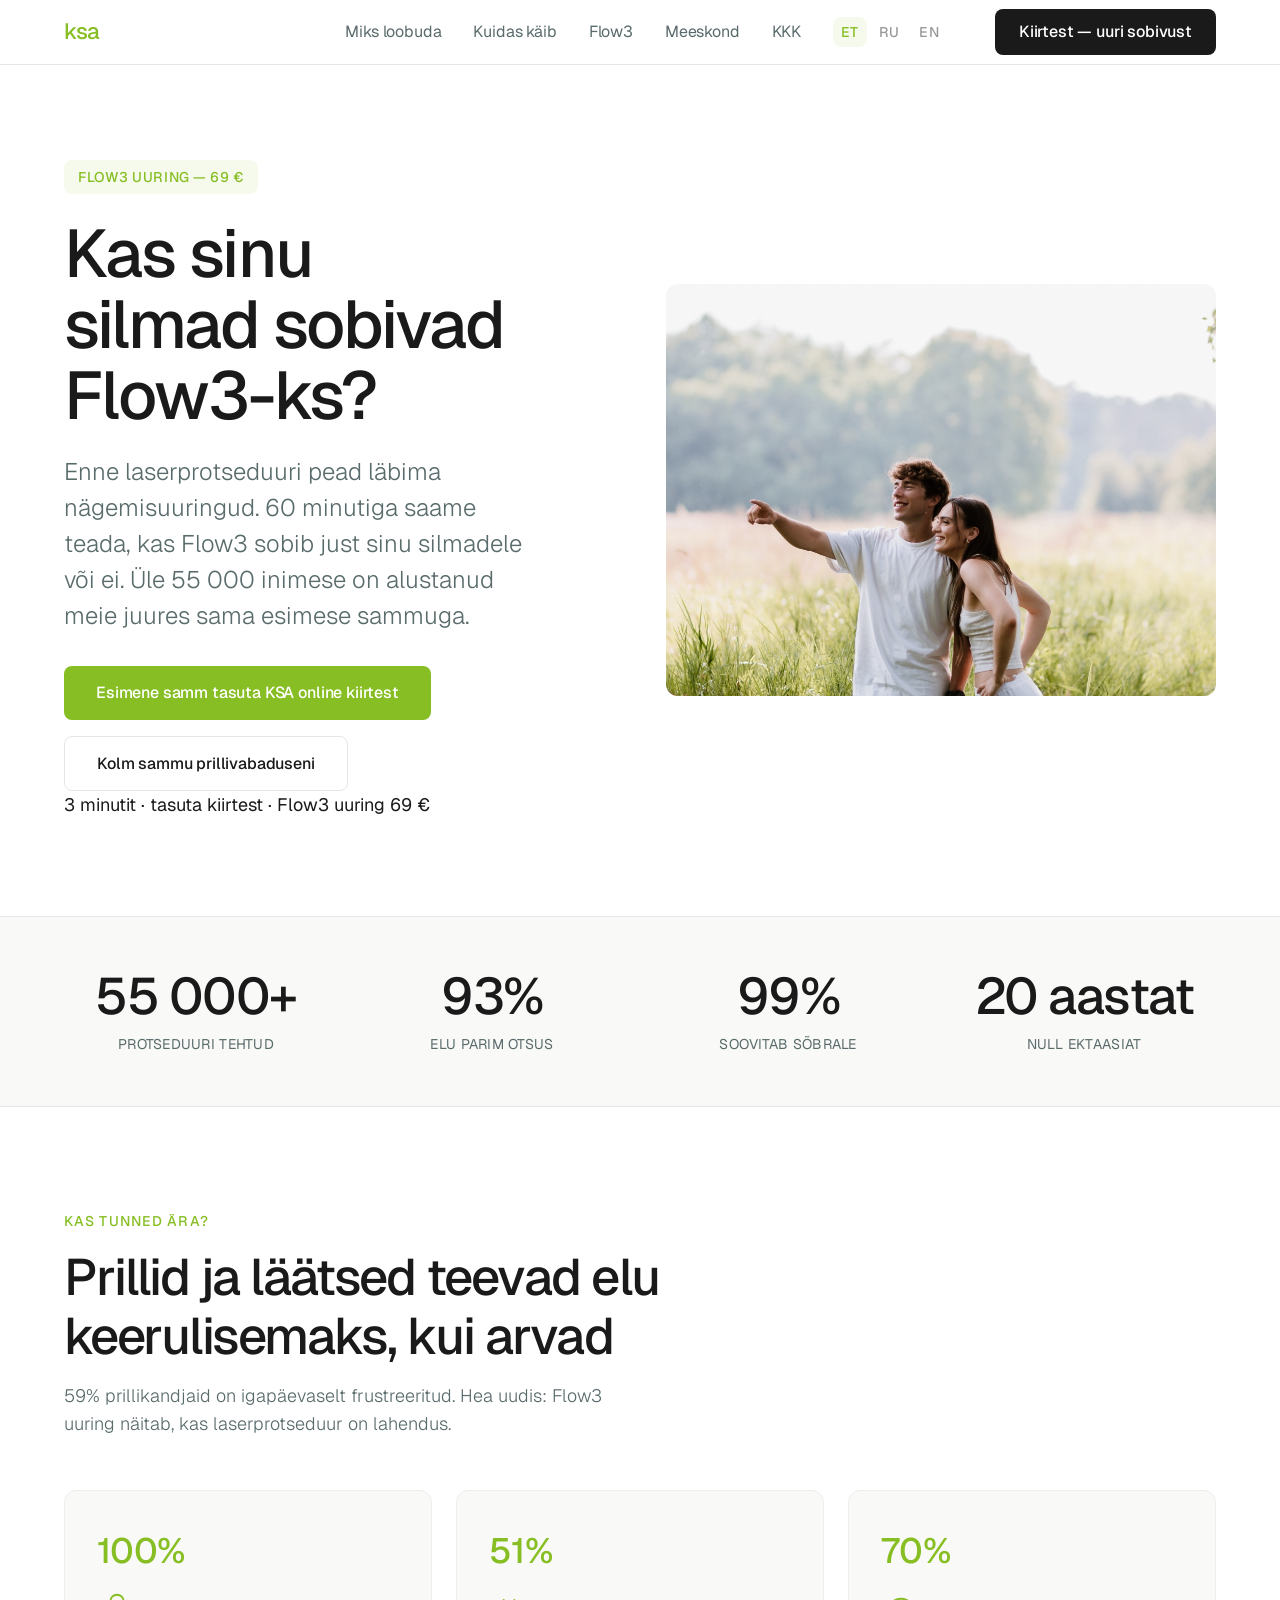
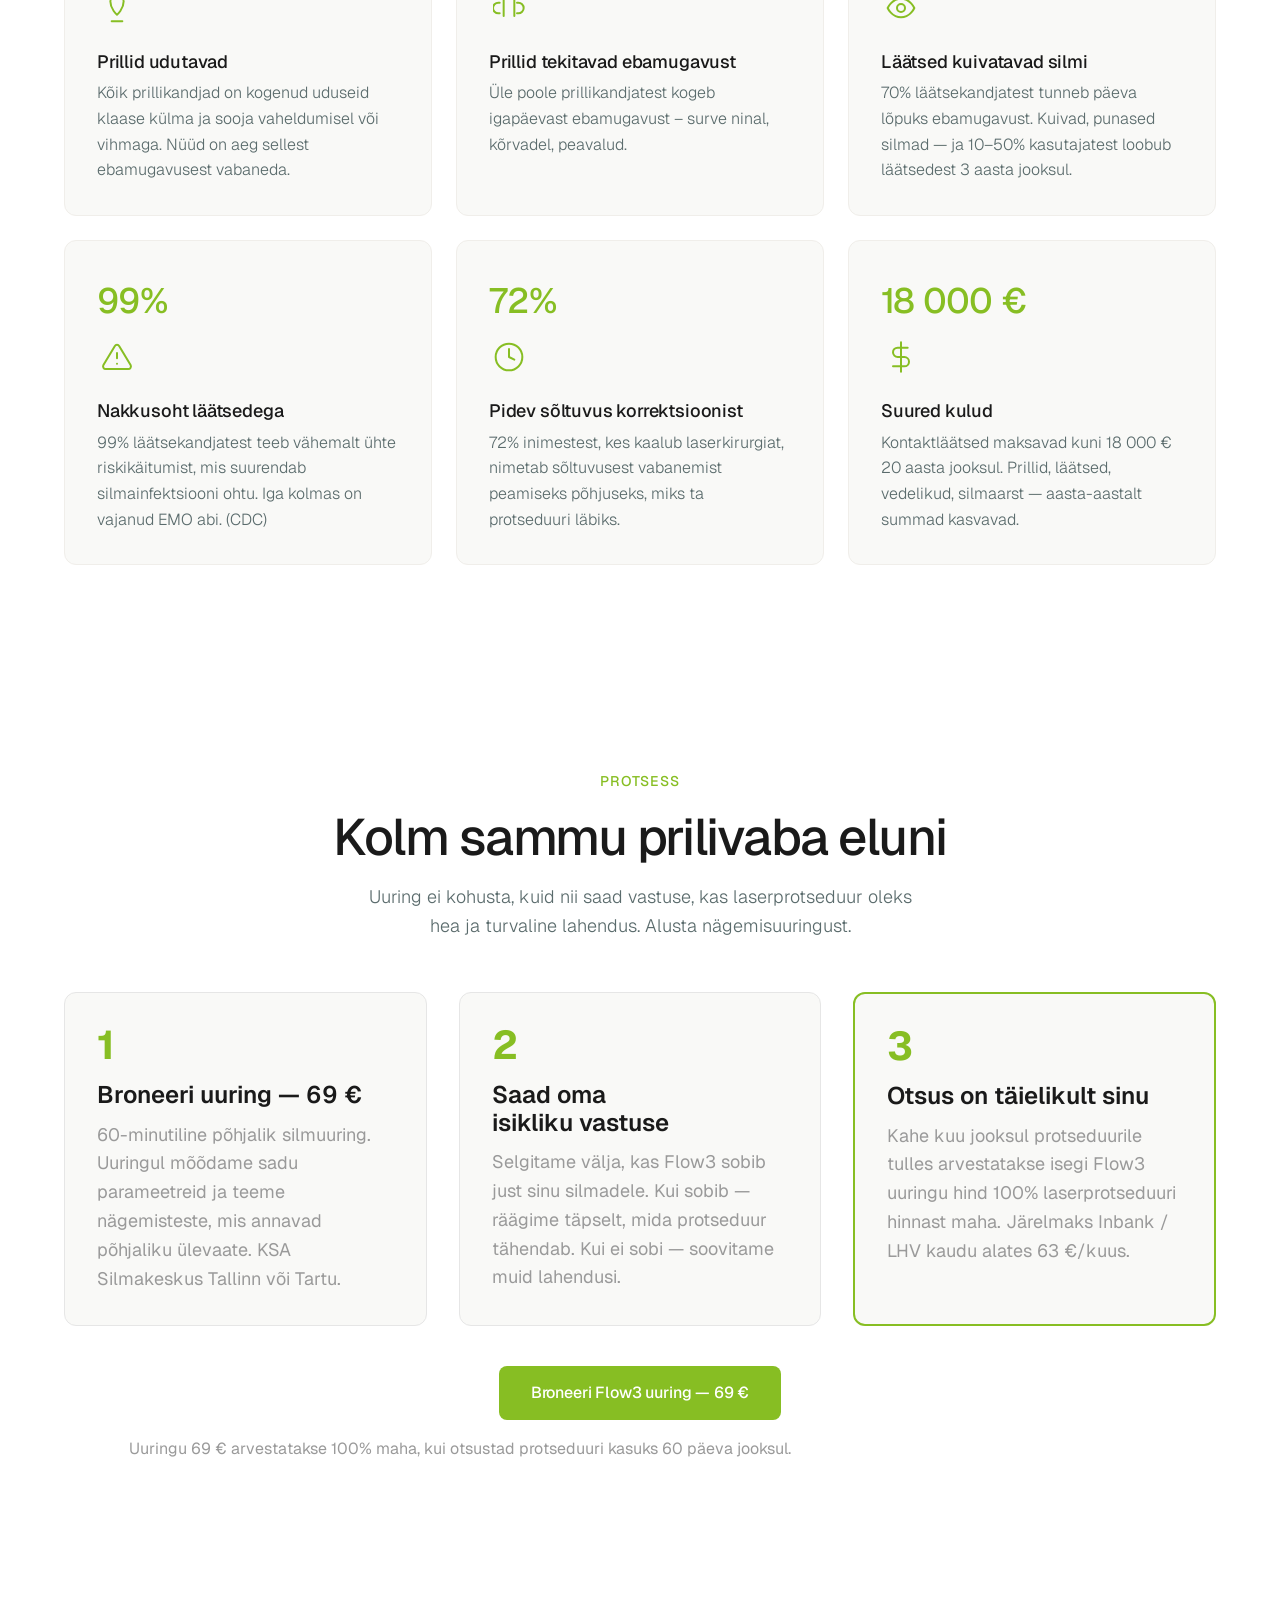
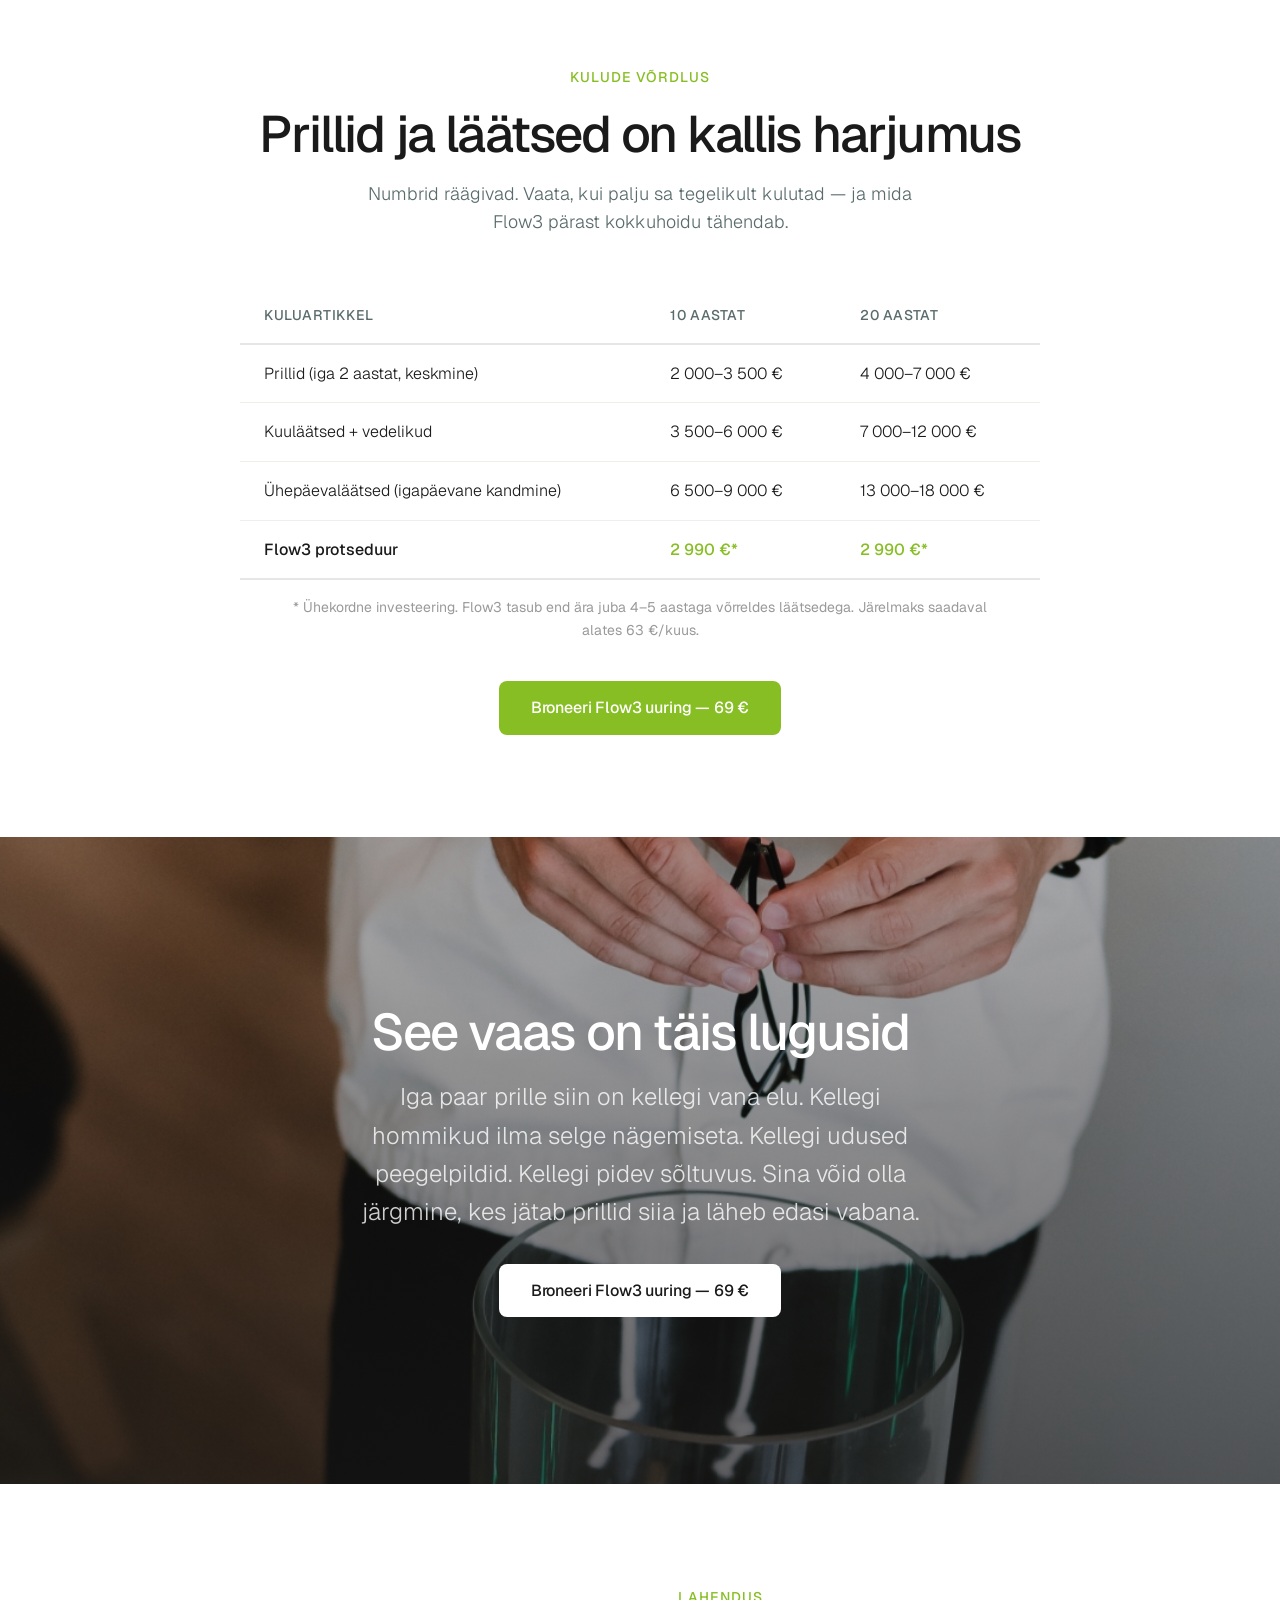
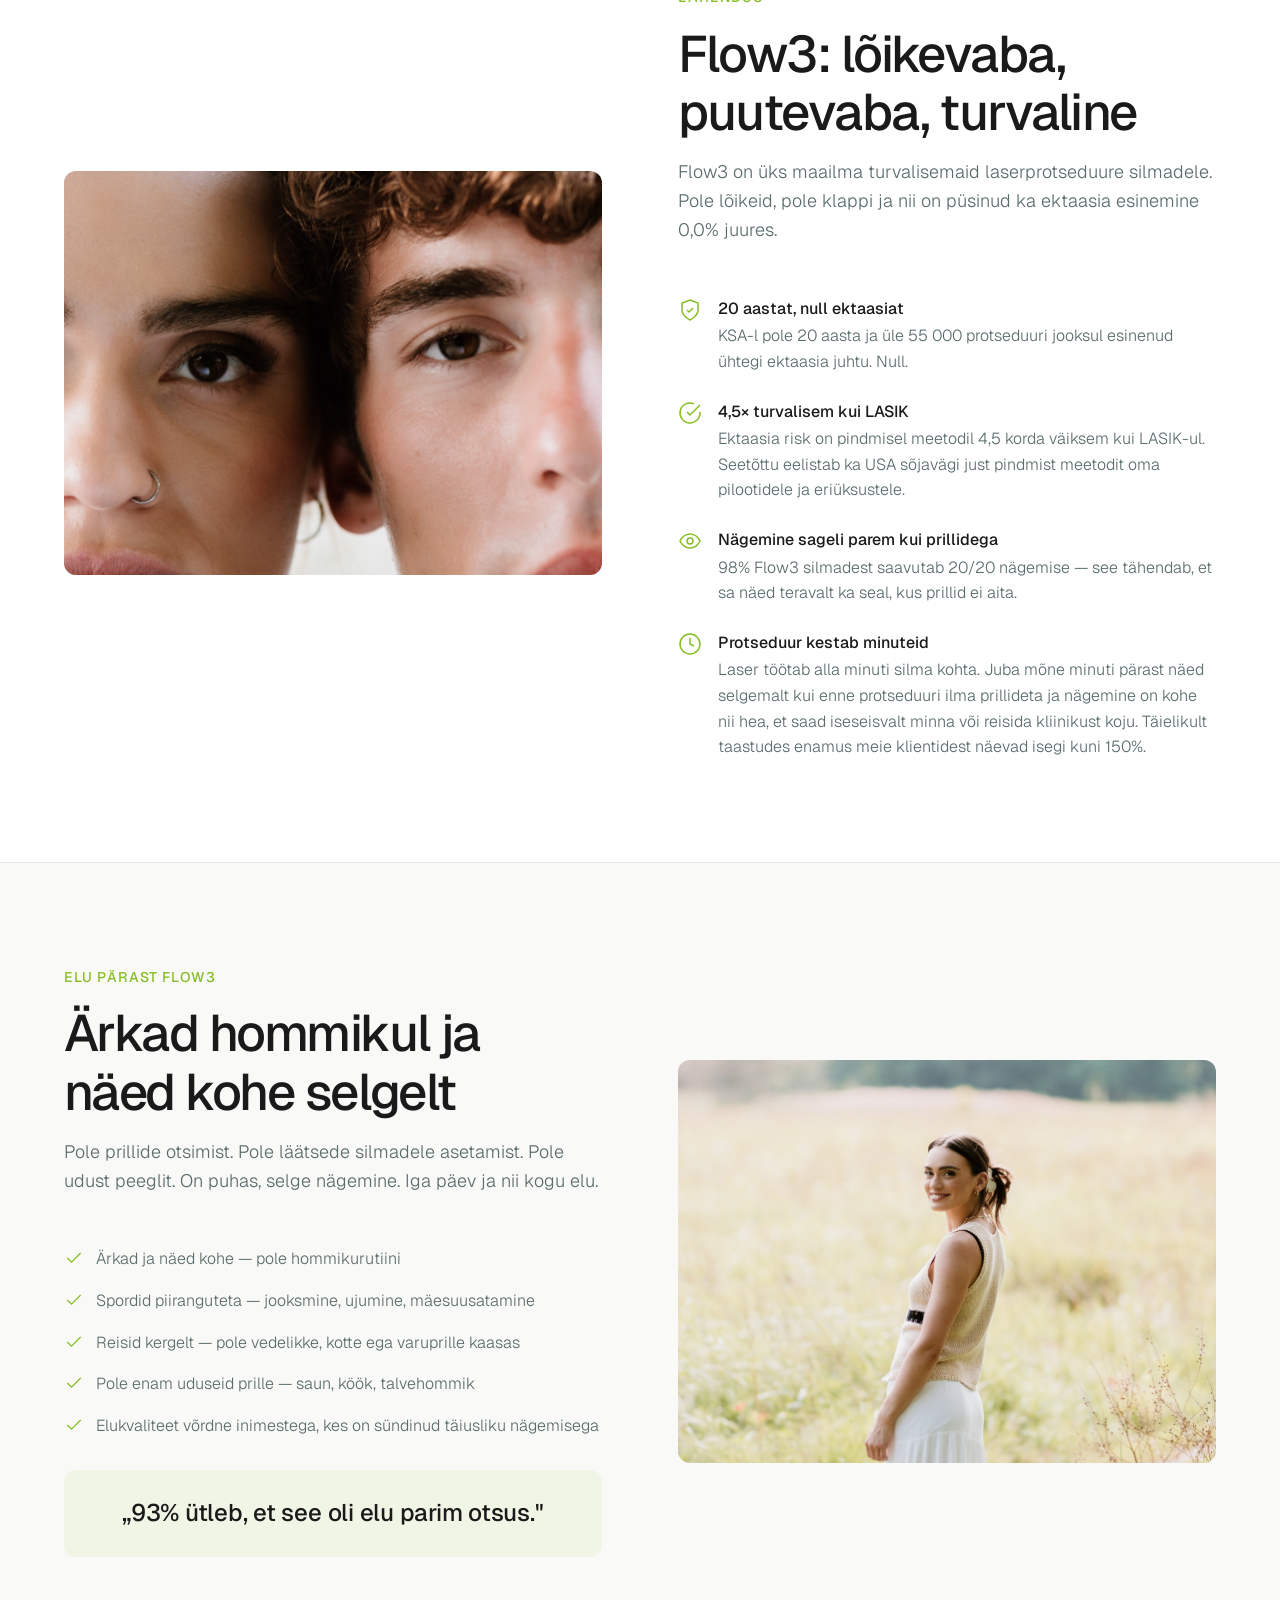
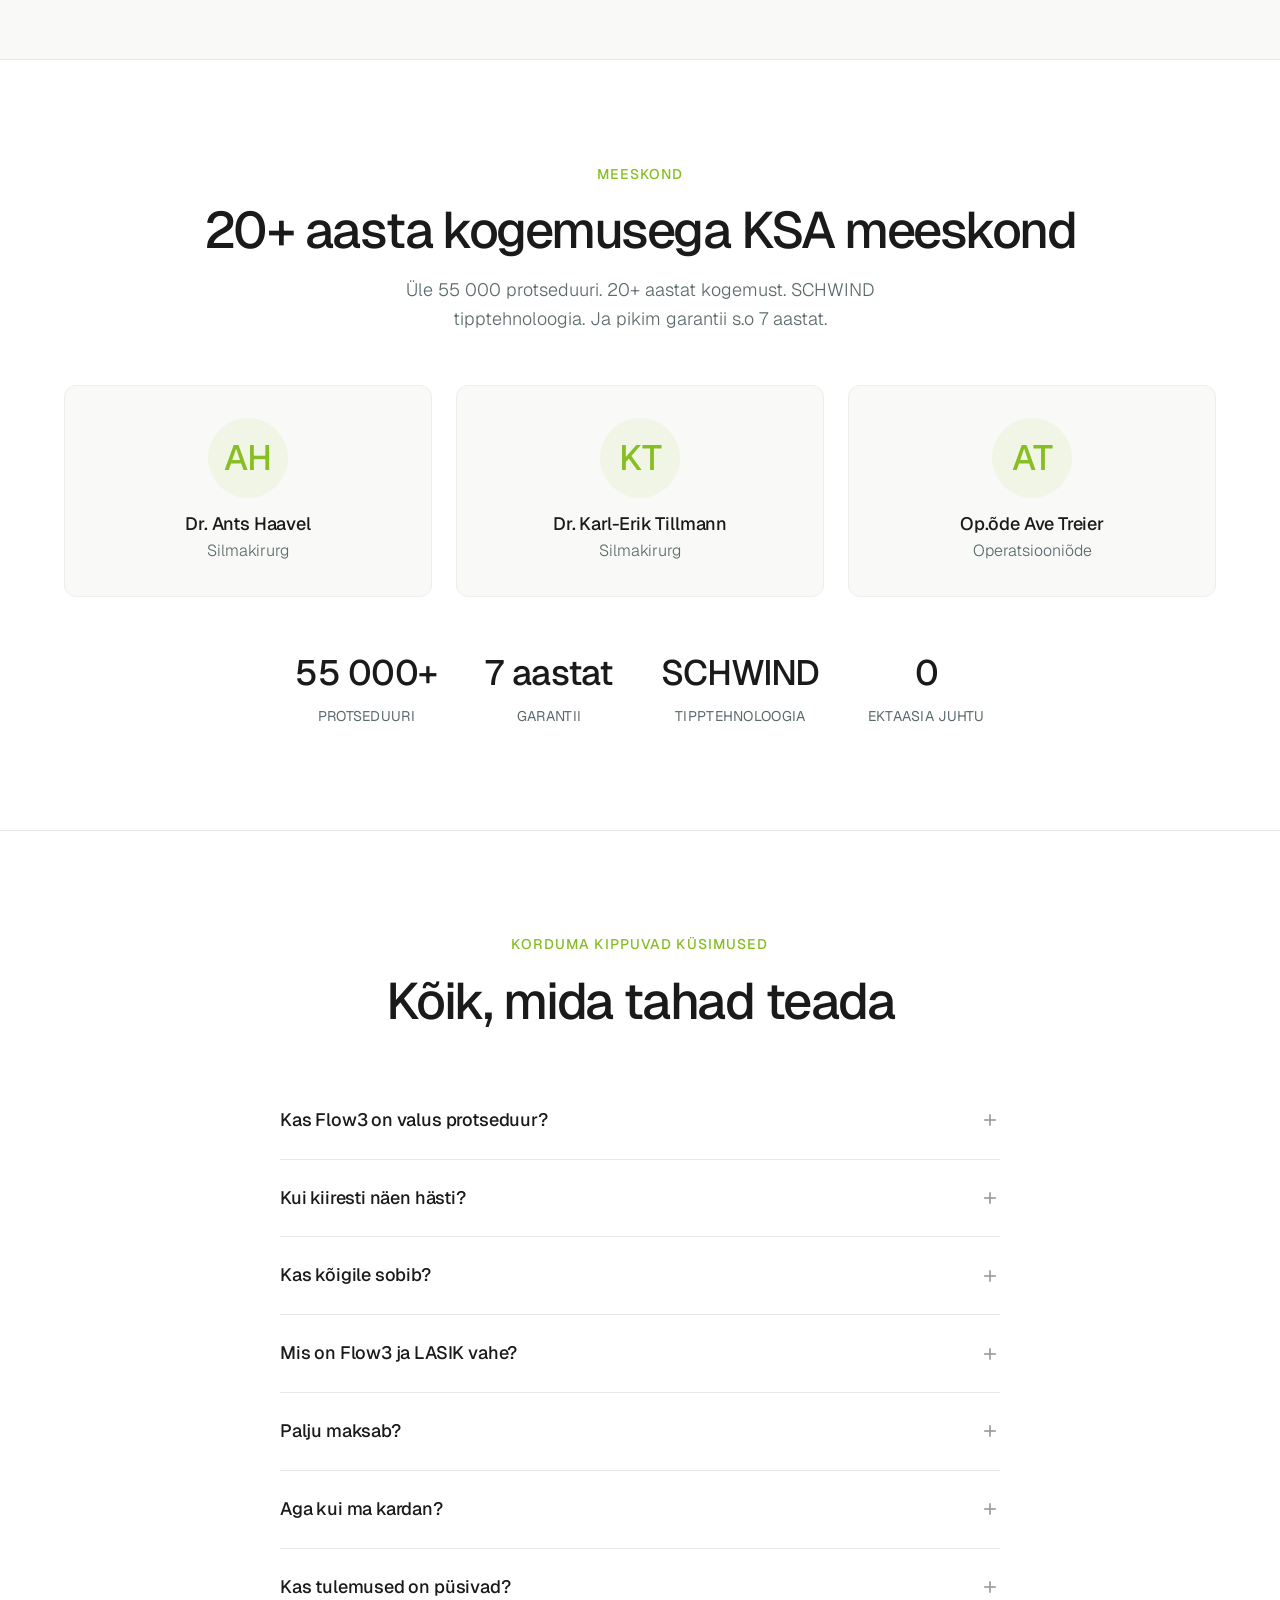
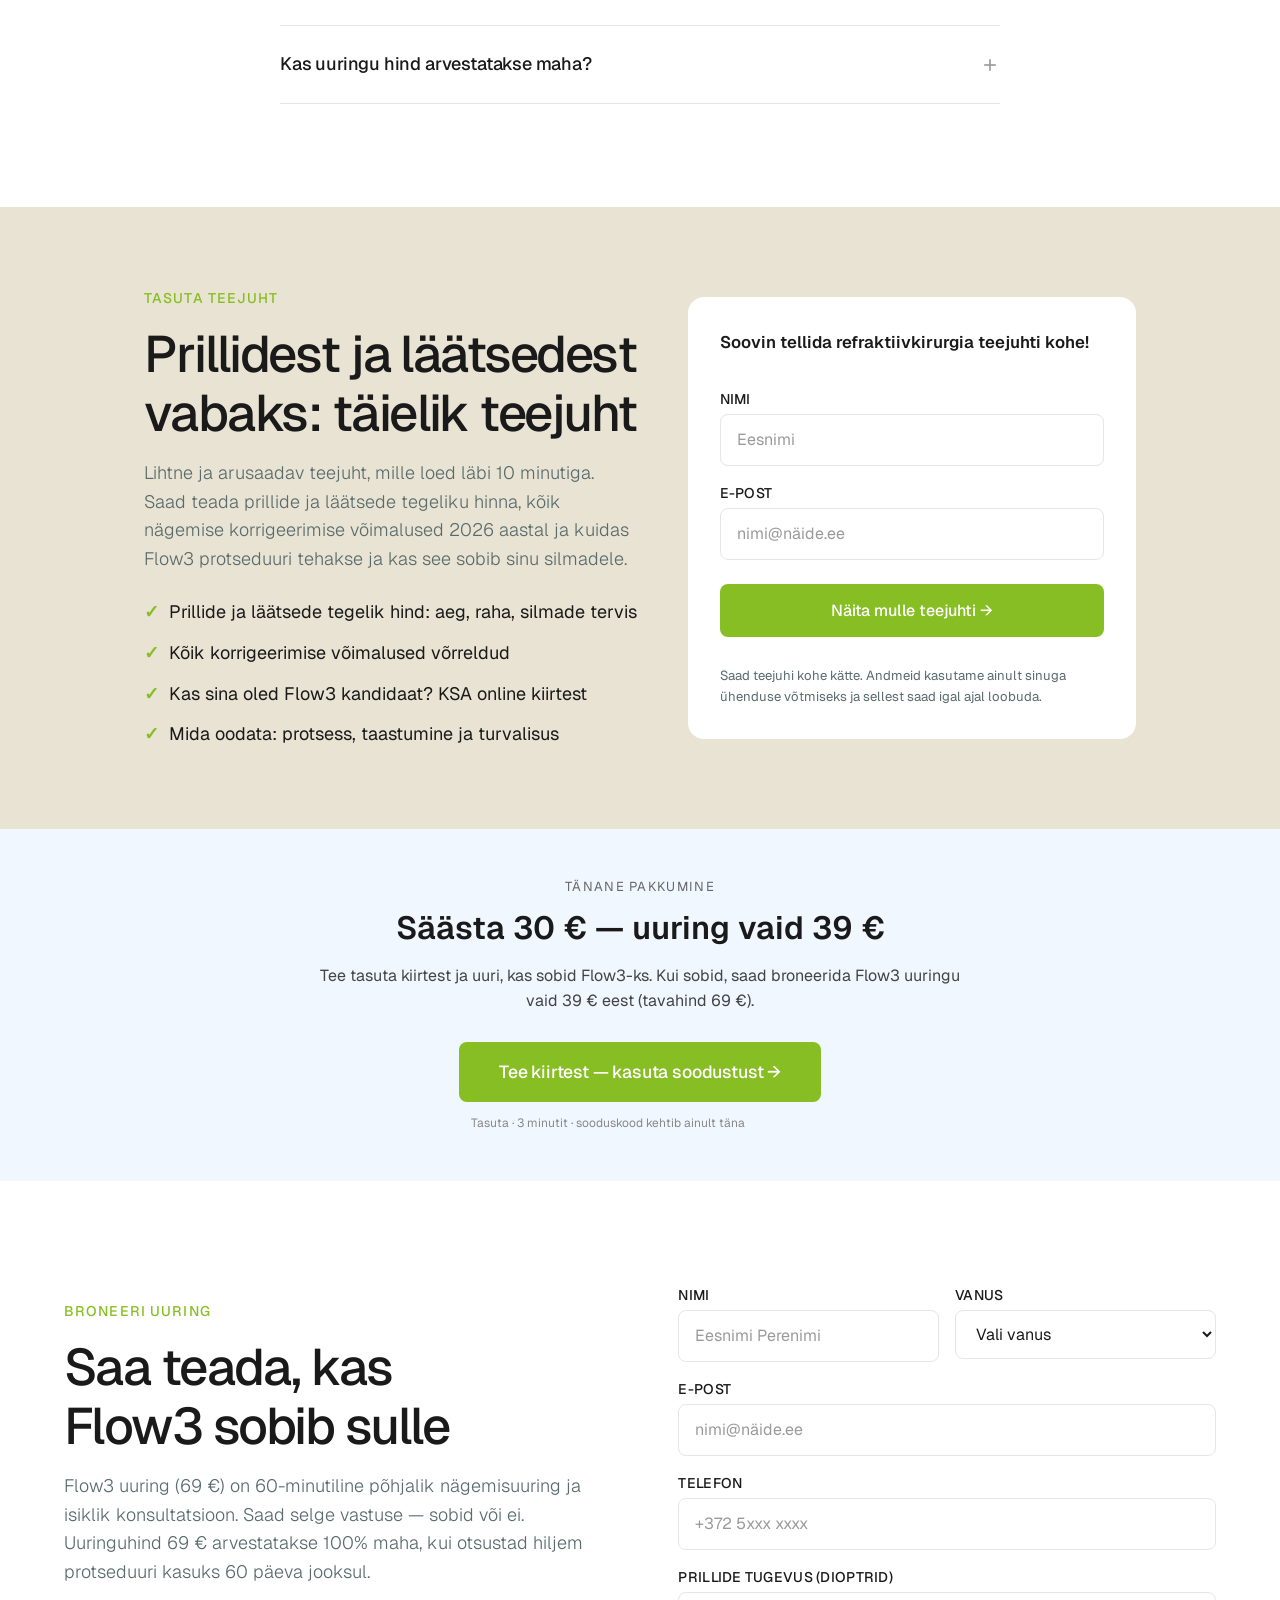
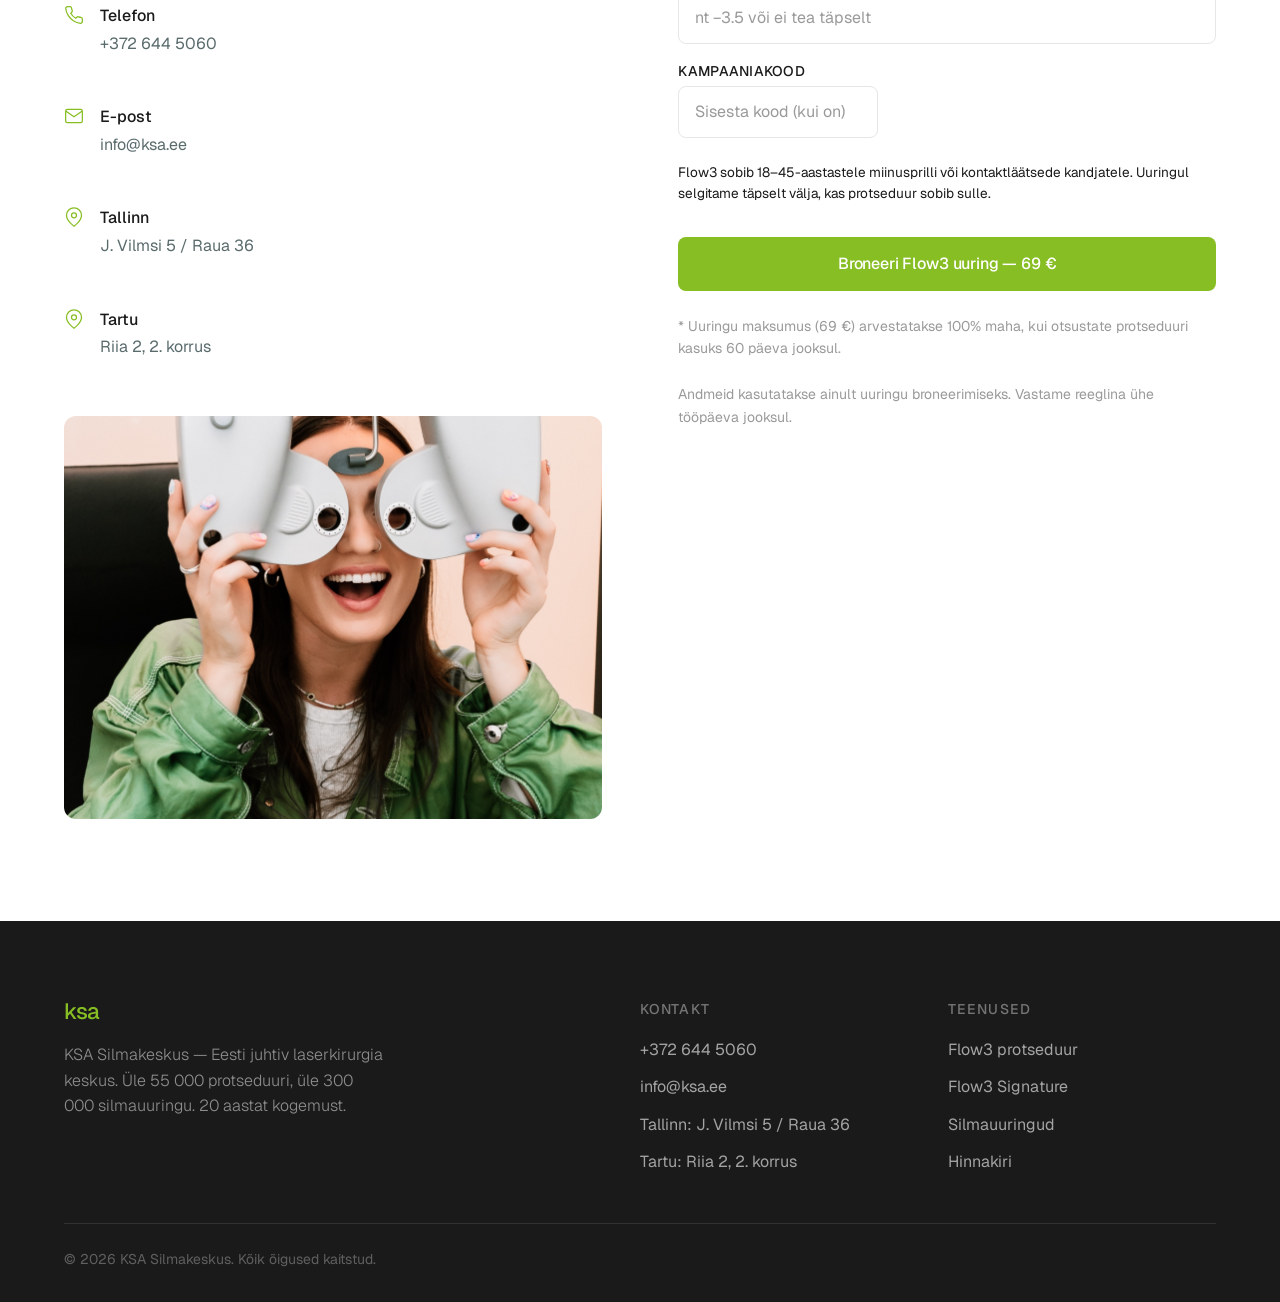
==== commit 730a2740: "LP: Flow3 exam bonus price 19€ → 39€ (ET + EN) 39€ is the standing public bonus on LPs/blog; 19€/FLO" ====
--- a/index.html
+++ b/index.html
@@ -274,6 +274,7 @@
 }
 </script>
 
+<style>.guide-lm__grid{display:grid;grid-template-columns:1.05fr 0.95fr;gap:var(--space-12);align-items:center;}@media(max-width:900px){.guide-lm__grid{grid-template-columns:1fr;gap:var(--space-8);}}</style>
 </head>
 <body>
 <!-- Google Tag Manager (noscript) -->
@@ -719,7 +720,7 @@
 <!-- ===== GUIDE LEAD MAGNET ===== -->
 <section class="guide-lm reveal" id="teejuht" style="background:var(--color-surface-warm);padding:var(--space-20) var(--space-6);">
   <div class="container" style="max-width:1040px;">
-    <div class="guide-lm__grid" style="display:grid;grid-template-columns:1.05fr 0.95fr;gap:var(--space-12);align-items:center;">
+    <div class="guide-lm__grid">
       <div>
         <div class="section__label">Tasuta teejuht</div>
         <h2 class="section__title" style="margin-bottom:var(--space-4);">Prillidest ja läätsedest vabaks: täielik teejuht</h2>
@@ -763,8 +764,8 @@
 <section class="kiirtest-cta" style="background:#f0f7ff;padding:48px 24px;text-align:center;margin:0;">
   <div style="max-width:640px;margin:0 auto;">
     <p style="font-size:13px;text-transform:uppercase;letter-spacing:0.1em;color:#666;margin-bottom:12px;">Tänane pakkumine</p>
-    <h2 style="font-size:clamp(1.5rem,3vw,2rem);font-weight:600;margin-bottom:16px;">Säästa 50 € — uuring vaid 19 €</h2>
-    <p style="font-size:1rem;color:#444;margin-bottom:28px;line-height:1.6;">Tee tasuta kiirtest ja uuri, kas sobid Flow3-ks. Kui sobid, saad broneerida Flow3 uuringu vaid 19 € eest (tavahind 69 €). NB! Sooduskood kehtib ainult täna.</p>
+    <h2 style="font-size:clamp(1.5rem,3vw,2rem);font-weight:600;margin-bottom:16px;">Säästa 30 € — uuring vaid 39 €</h2>
+    <p style="font-size:1rem;color:#444;margin-bottom:28px;line-height:1.6;">Tee tasuta kiirtest ja uuri, kas sobid Flow3-ks. Kui sobid, saad broneerida Flow3 uuringu vaid 39 € eest (tavahind 69 €).</p>
     <a href="https://kiirtest.ksa.ee" target="_blank" rel="noopener noreferrer" class="btn btn--primary" style="font-size:1.1rem;padding:16px 40px;" onclick="gtag('event','kiirtest_cta_click',{event_category:'Glasses LP',event_label:'mid_page_bonus'})">Tee kiirtest — kasuta soodustust →</a>
     <p style="font-size:12px;color:#888;margin-top:12px;">Tasuta · 3 minutit · sooduskood kehtib ainult täna</p>
   </div>
@@ -947,6 +948,20 @@
 // Contact form — Web3Forms
 const WEB3FORMS_KEY = 'f56ae819-28ae-4b51-9177-120a7fe65863';
 
+// LP lead routing → server endpoint (Slack #lp-kontaktid + Brevo). Fire-and-forget.
+// NB: LP_TRACK_TOKEN must match Vercel env LP_TRACK_SHARED_TOKEN on ksa-kiirtest.
+const LP_TRACK_ENDPOINT = 'https://kiirtest.ksa.ee/api/track';
+const LP_TRACK_TOKEN = 'ksa-lp-2026-f7b2a9c3e1d4';
+function trackLP(payload) {
+  try {
+    fetch(LP_TRACK_ENDPOINT, {
+      method: 'POST',
+      headers: { 'Content-Type': 'application/json', 'X-Track-Source': LP_TRACK_TOKEN },
+      body: JSON.stringify(Object.assign({ timestamp: new Date().toISOString() }, payload)),
+    }).catch(function(){});
+  } catch (e) {}
+}
+
 document.getElementById('contactForm').addEventListener('submit', async function(e) {
   e.preventDefault();
 
@@ -974,6 +989,8 @@
   // Show loading state
   submitBtn.disabled = true;
   submitBtn.textContent = 'Saadan...';
+
+  trackLP({ type: 'lp_contact_submitted', lp_source: 'LP-Glasses-ET', language: 'ET', contact: { name, email, phone, age, diopter, campaign_code } });
 
   const messageBody = [
     'Flow3 uuring — päring maandumislehelt (prillidest loobumine)',
@@ -1069,6 +1086,7 @@
   submitBtn.disabled = true;
   submitBtn.textContent = 'Saadan...';
 
+  trackLP({ type: 'lp_guide_download', lp_source: 'LP-Glasses-ET-Guide', language: 'ET', contact: { name, email } });
   const guideUrl = window.location.origin + '/guide.html';
   const messageBody = [
     'Teejuhi tellimus maandumislehelt (prillidest loobumine)',
